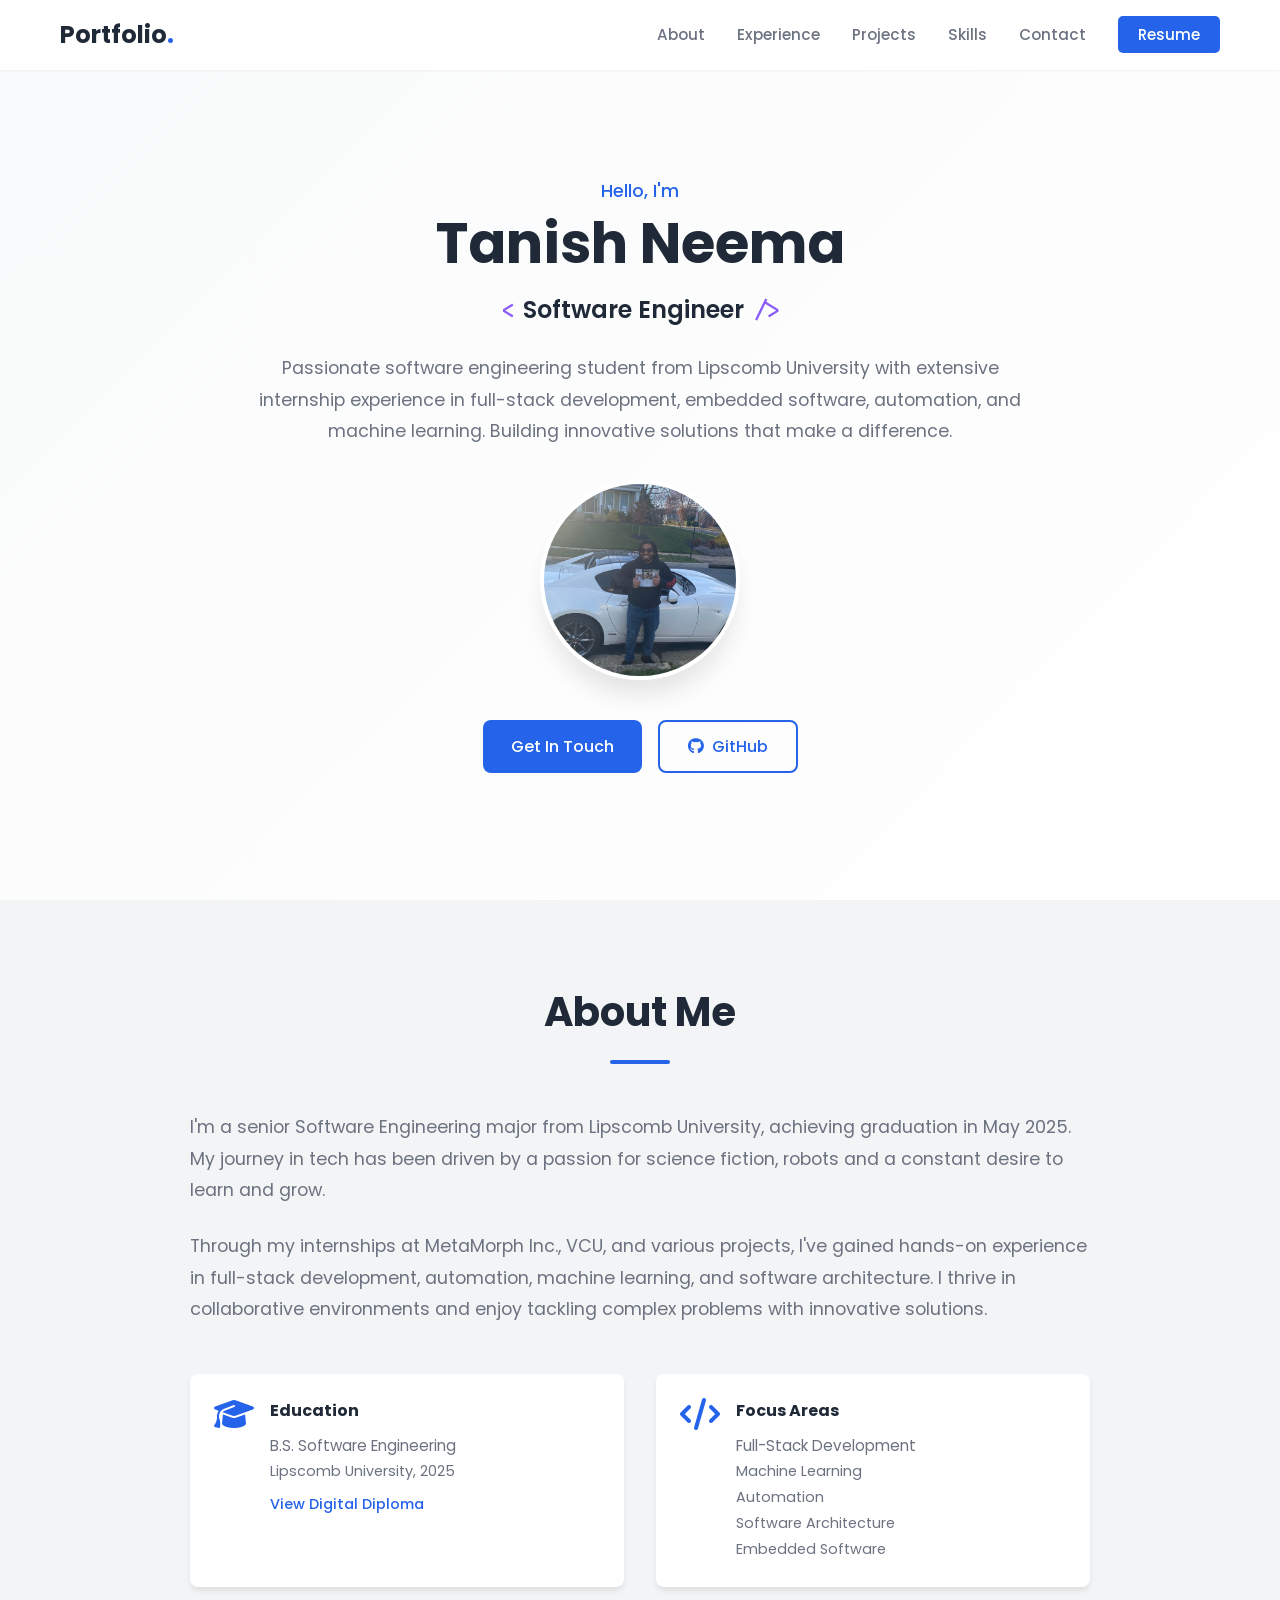
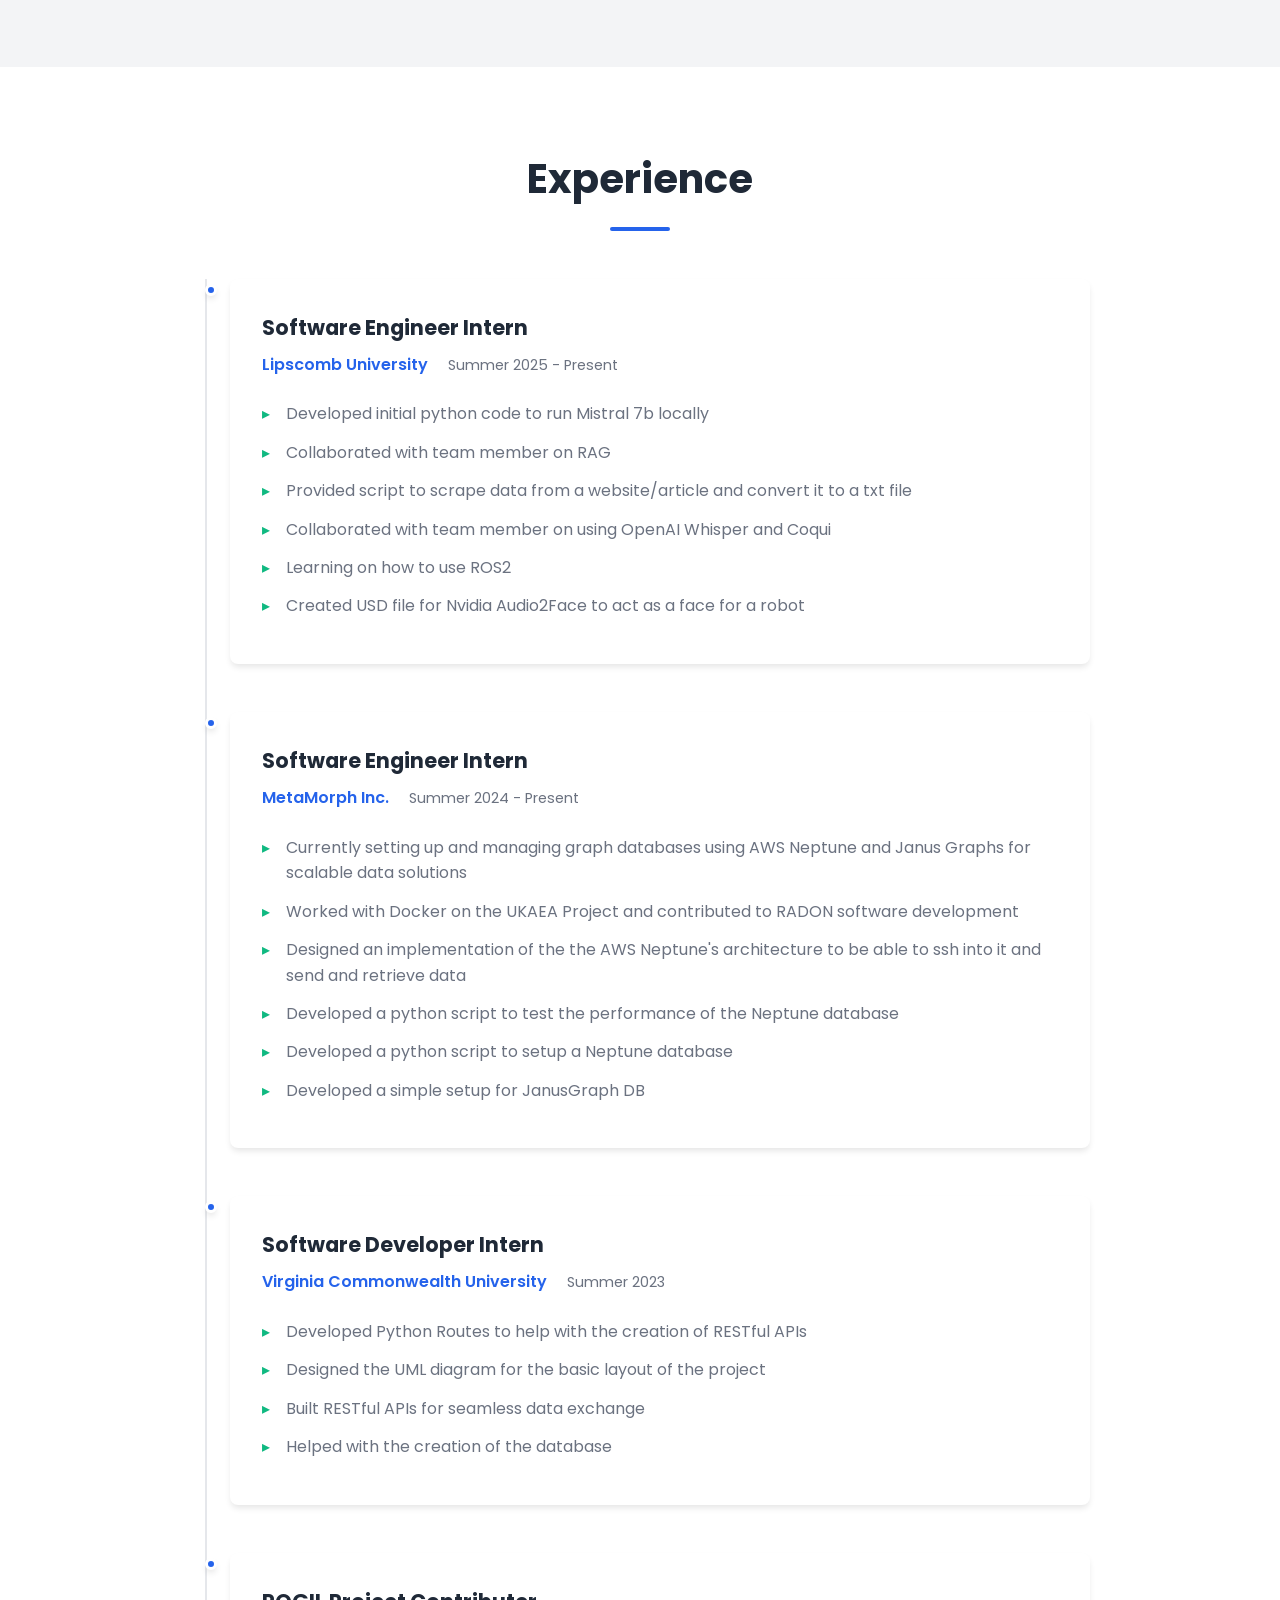
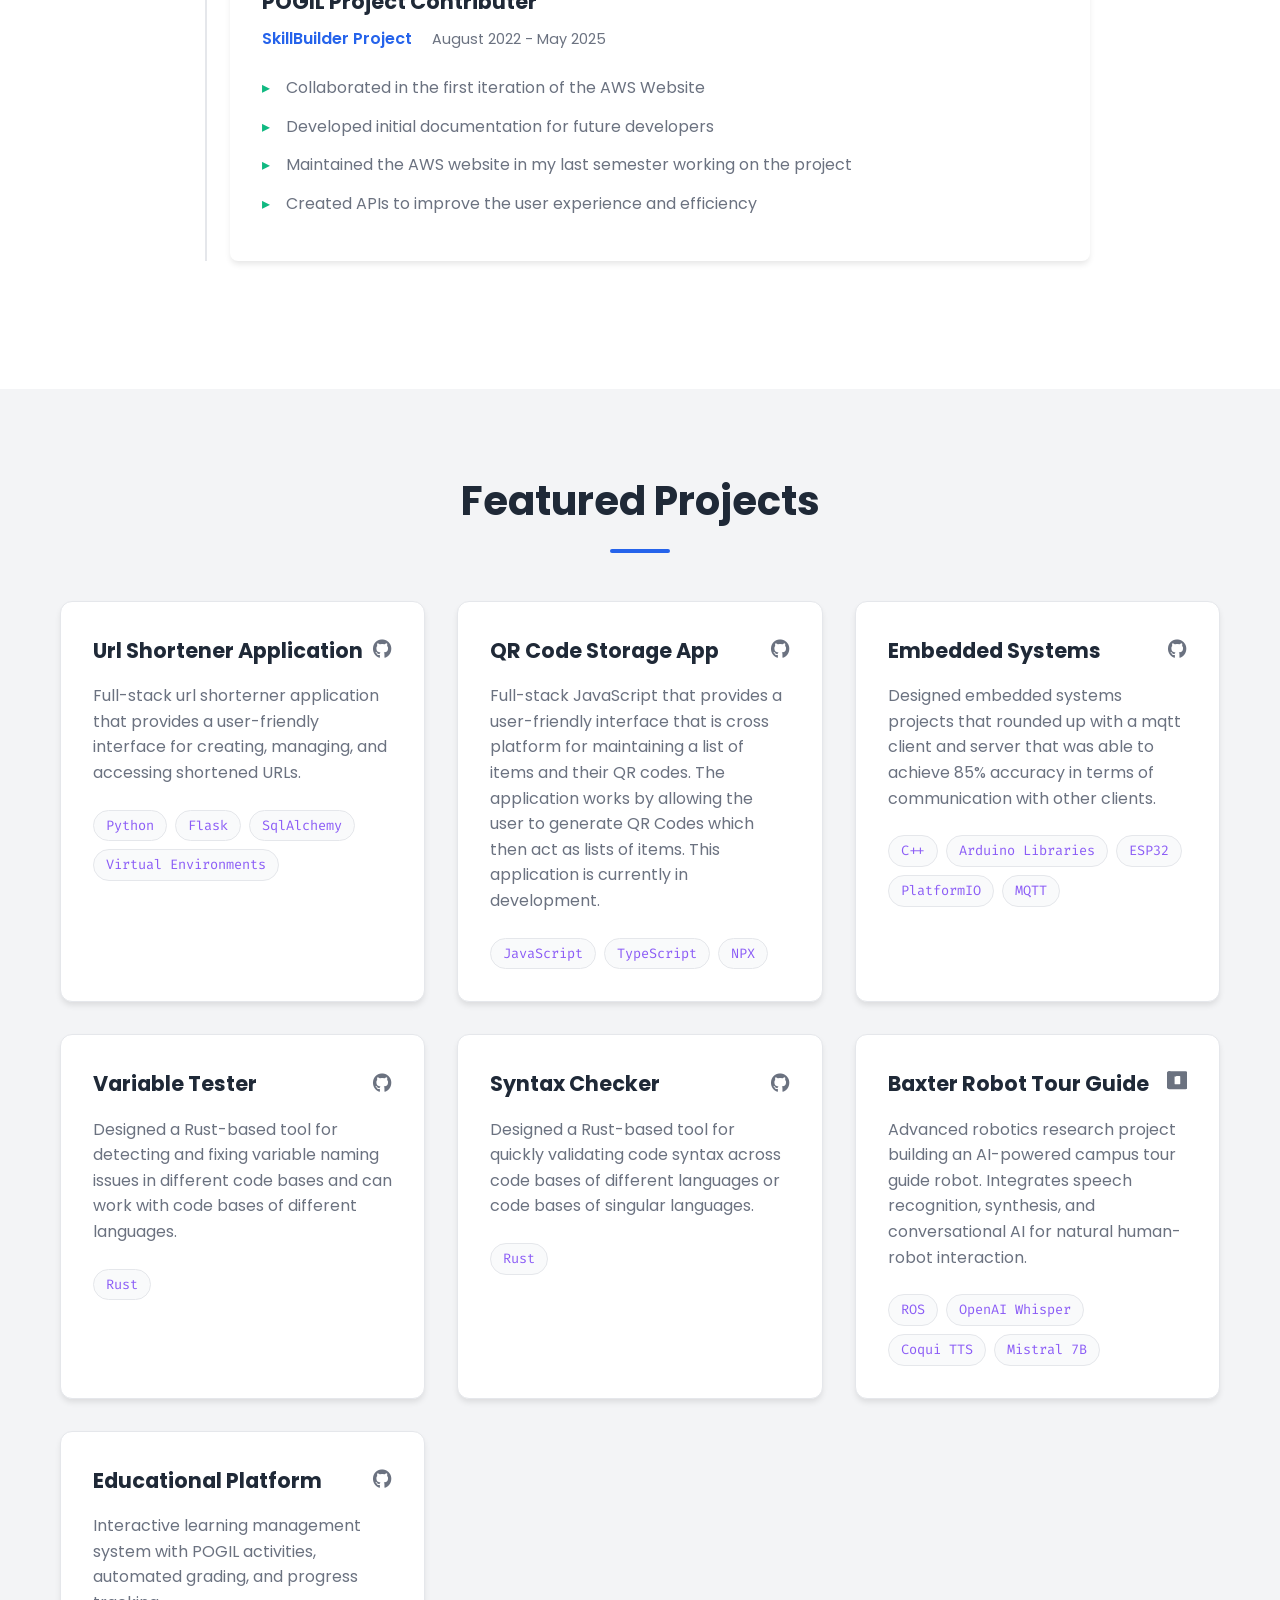
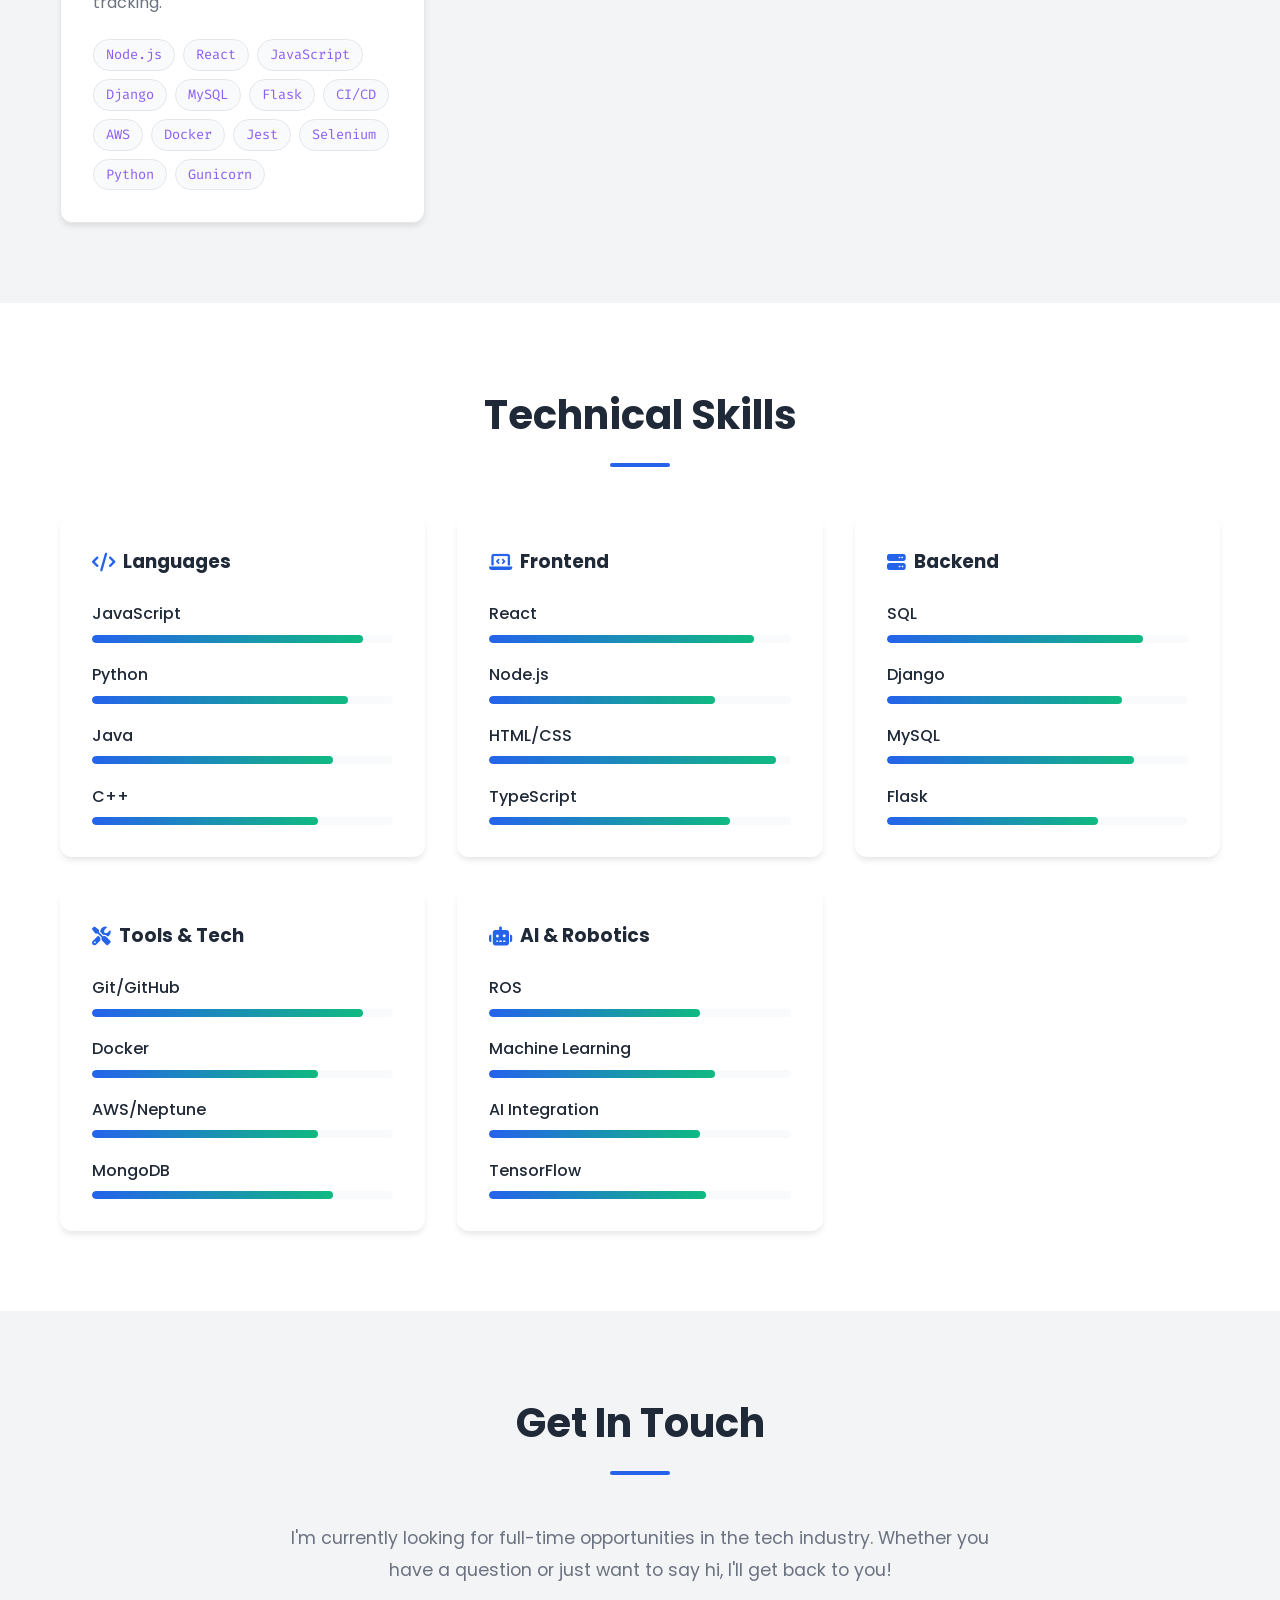
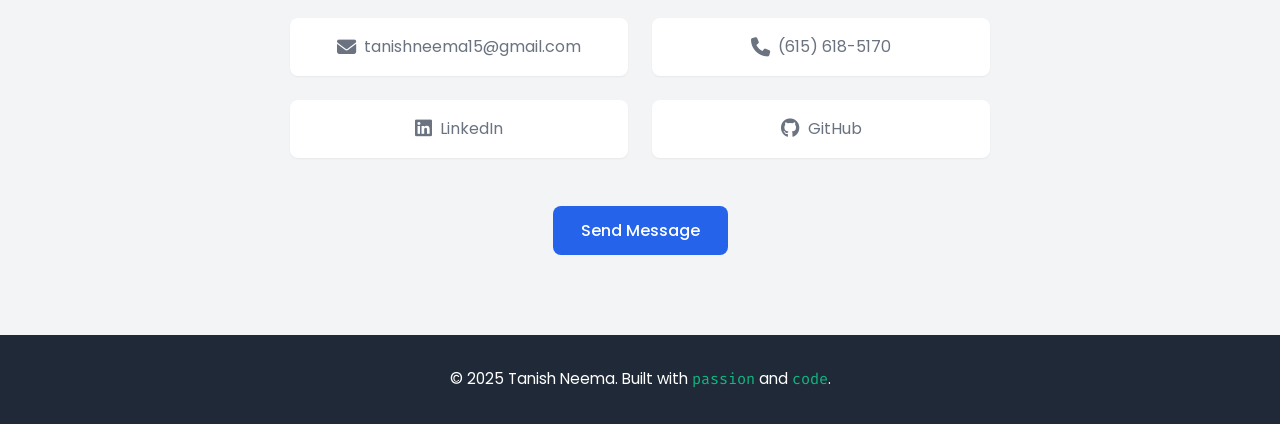
==== index.html @ 7e78f9e7 "update" ====
<!DOCTYPE html>
<html lang="en">
<head>
    <meta charset="UTF-8">
    <meta name="viewport" content="width=device-width, initial-scale=1.0">
    <title>Tanish's Portfolio</title>
    <link rel="icon" type="image/x-icon" href="favicon.ico">
    
    <!-- Google Fonts -->
    <link href="https://fonts.googleapis.com/css2?family=Poppins:wght@300;400;500;600;700&family=Fira+Code:wght@400;500&display=swap" rel="stylesheet">
    
    <!-- Font Awesome -->
    <link rel="stylesheet" href="https://cdnjs.cloudflare.com/ajax/libs/font-awesome/6.4.0/css/all.min.css">
    
    <!-- Custom CSS -->
    <link rel="stylesheet" href="styles.css">
</head>
<body>
    <!-- Navigation -->
    <nav>
        <div class="nav-container">
            <a href="#home" class="logo">Portfolio<span class="accent">.</span></a>
            <ul class="nav-links">
                <li><a href="#about">About</a></li>
                <li><a href="#experience">Experience</a></li>
                <li><a href="#projects">Projects</a></li>
                <li><a href="#skills">Skills</a></li>
                <li><a href="#contact">Contact</a></li>
                <li><a href="Tanish_Neema_Resume.pdf" download class="nav-resume">Resume</a></li>
            </ul>
            <button class="mobile-menu-toggle">
                <i class="fas fa-bars"></i>
            </button>
        </div>
    </nav>

    <!-- Hero Section -->
    <section id="home" class="hero">
        <div class="hero-container">
            <div class="hero-content">
                <p class="hero-greeting">Hello, I'm</p>
                <h1 class="hero-name">Tanish Neema</h1>
                <div class="hero-title">
                    <span class="code-bracket">&lt;</span>
                    <span class="typing-text">Software Engineer</span>
                    <span class="code-bracket">/&gt;</span>
                </div>
                <p class="hero-description">
                    Passionate software engineering student from Lipscomb University with extensive internship experience 
                    in full-stack development, embedded software, automation, and machine learning. Building innovative solutions that make a difference.
                </p>
                <div class="hero-image">
                    <img src="headshot.jpg" alt="Tanish Neema" class="profile-img">
                </div>
                <div class="hero-buttons">
                    <a href="#contact" class="btn btn-primary">Get In Touch</a>
                    <a href="https://github.com/Mr615-TN" target="_blank" class="btn btn-outline">
                        <i class="fab fa-github"></i> GitHub
                    </a>
                </div>
            </div>
        </div>
    </section>

    <!-- About Section -->
    <section id="about" class="about">
        <div class="container">
            <div class="section-header">
                <h2>About Me</h2>
                <div class="section-line"></div>
            </div>
            <div class="about-content">
                <div class="about-text">
                    <p>
                        I'm a senior Software Engineering major from Lipscomb University, achieving graduation in May 2025. 
                        My journey in tech has been driven by a passion for science fiction, robots 
                        and a constant desire to learn and grow.
                    </p>
                    <p>
                        Through my internships at MetaMorph Inc., VCU, and various projects, I've gained hands-on 
                        experience in full-stack development, automation, machine learning, and software architecture. 
                        I thrive in collaborative environments and enjoy tackling complex problems with innovative solutions.
                    </p>
                    <div class="about-highlights">
                        <div class="highlight-item">
                            <i class="fas fa-graduation-cap"></i>
                            <div>
                                <h4>Education</h4>
                                <p>B.S. Software Engineering</p>
                                <p class="highlight-detail">Lipscomb University, 2025</p>
                                <a href="https://www.parchment.com/u/award/9379701d170ff165ca51edf923ad3618" target="_blank" class="diploma-link">
                                    View Digital Diploma
                                </a>
                            </div>
                        </div>
                        <div class="highlight-item">
                            <i class="fas fa-code"></i>
                            <div>
                                <h4>Focus Areas</h4>
                                <p>Full-Stack Development</p>
                                <p class="highlight-detail">Machine Learning</p>
                                <p class="highlight-detail">Automation</p>
                                <p class="highlight-detail">Software Architecture</p>
                                <p class="highlight-detail">Embedded Software</p>
                            </div>
                        </div>
                    </div>
                </div>
            </div>
        </div>
    </section>

    <!-- Experience Section -->
    <section id="experience" class="experience">
        <div class="container">
            <div class="section-header">
                <h2>Experience</h2>
                <div class="section-line"></div>
            </div>
            <div class="timeline">
                <div class="timeline-item">
                    <div class="timeline-dot"></div>
                    <div class="timeline-content">
                        <div class="timeline-header">
                            <h3>Software Engineer Intern</h3>
                            <span class="company">Lipscomb University</span>
                            <span class="date">Summer 2025 - Present</span>
                        </div>
                        <ul>
                            <li>Developed initial python code to run Mistral 7b locally</li>
                            <li>Collaborated with team member on RAG</li>
                            <li>Provided script to scrape data from a website/article and convert it to a txt file</li>
                            <li>Collaborated with team member on using OpenAI Whisper and Coqui</li>
                            <li>Learning on how to use ROS2</li>
                            <li>Created USD file for Nvidia Audio2Face to act as a face for a robot</li>
                        </ul>
                    </div>
                </div>            

                <div class="timeline-item">
                    <div class="timeline-dot"></div>
                    <div class="timeline-content">
                        <div class="timeline-header">
                            <h3>Software Engineer Intern</h3>
                            <span class="company">MetaMorph Inc.</span>
                            <span class="date">Summer 2024 - Present</span>
                        </div>
                        <ul>
                            <li>Currently setting up and managing graph databases using AWS Neptune and Janus Graphs for scalable data solutions</li>
                            <li>Worked with Docker on the UKAEA Project and contributed to RADON software development</li>
                            <li>Designed an implementation of the the AWS Neptune's architecture to be able to ssh into it and send and retrieve data</li>
                            <li>Developed a python script to test the performance of the Neptune database</li>
                            <li>Developed a python script to setup a Neptune database</li>
                            <li>Developed a simple setup for JanusGraph DB</li>
                        </ul>
                    </div>
                </div>

                <div class="timeline-item">
                    <div class="timeline-dot"></div>
                    <div class="timeline-content">
                        <div class="timeline-header">
                            <h3>Software Developer Intern</h3>
                            <span class="company">Virginia Commonwealth University</span>
                            <span class="date">Summer 2023</span>
                        </div>
                        <ul>
                            <li>Developed Python Routes to help with the creation of RESTful APIs</li>
                            <li>Designed the UML diagram for the basic layout of the project</li>
                            <li>Built RESTful APIs for seamless data exchange</li>
                            <li>Helped with the creation of the database</li>
                        </ul>
                    </div>
                </div>

                <div class="timeline-item">
                    <div class="timeline-dot"></div>
                    <div class="timeline-content">
                        <div class="timeline-header">
                            <h3>POGIL Project Contributer</h3>
                            <span class="company">SkillBuilder Project</span>
                            <span class="date">August 2022 - May 2025</span>
                        </div>
                        <ul>
                            <li>Collaborated in the first iteration of the AWS Website</li>
                            <li>Developed initial documentation for future developers</li>
                            <li>Maintained the AWS website in my last semester working on the project</li>
                            <li>Created APIs to improve the user experience and efficiency</li>
                        </ul>
                    </div>
                </div>
            </div>
        </div>
    </section>

    <!-- Projects Section -->
    <section id="projects" class="projects">
        <div class="container">
            <div class="section-header">
                <h2>Featured Projects</h2>
                <div class="section-line"></div>
            </div>
            <div class="projects-grid">
                <div class="project-card">
                    <div class="project-header">
                        <h3>Url Shortener Application</h3>
                        <div class="project-links">
                            <a href="https://github.com/Mr615-TN/URL_Shortener" target="_blank" title="GitHub">
                                <i class="fab fa-github"></i>
                            </a>
                        </div>
                    </div>
                    <p class="project-description">
                        Full-stack url shorterner application that provides a user-friendly interface for creating, managing, and accessing shortened URLs.
                    </p>
                    <div class="project-tech">
                        <span class="tech-tag">Python</span>
                        <span class="tech-tag">Flask</span>
                        <span class="tech-tag">SqlAlchemy</span>
                        <span class="tech-tag">Virtual Environments</span>
                    </div>
                </div>
                <div class="project-card">
                    <div class="project-header">
                        <h3>QR Code Storage App</h3>
                        <div class="project-links">
                            <a href="https://github.com/Mr615-TN/QR_CODE_APP" target="_blank" title="GitHub">
                                <i class="fab fa-github"></i>
                            </a>
                        </div>
                    </div>
                    <p class="project-description">
                        Full-stack JavaScript that provides a user-friendly interface that is cross platform for maintaining a list of items and their QR codes. The application works by allowing the user to generate QR Codes which then act as lists of items. This application is currently in development.
                    </p>
                    <div class="project-tech">
                        <span class="tech-tag">JavaScript</span>
                        <span class="tech-tag">TypeScript</span>
                        <span class="tech-tag">NPX</span>
                    </div>
                </div>


                <div class="project-card">
                    <div class="project-header">
                        <h3>Embedded Systems</h3>
                        <div class="project-links">
                            <a href="https://github.com/Mr615-TN/Embedded_Projects" target="_blank" title="GitHub">
                                <i class="fab fa-github"></i>
                            </a>
                        </div>
                    </div>
                    <p class="project-description">
                        Designed embedded systems projects that rounded up with a mqtt client and server that was able to achieve 85% accuracy in terms of communication with other clients. 
                    </p>
                    <div class="project-tech">
                        <span class="tech-tag">C++</span>
                        <span class="tech-tag">Arduino Libraries</span>
                        <span class="tech-tag">ESP32</span>
                        <span class="tech-tag">PlatformIO</span>
                        <span class="tech-tag">MQTT</span>
                    </div>
                </div>

                <div class="project-card">
                    <div class="project-header">
                        <h3>Variable Tester</h3>
                        <div class="project-links">
                            <a href="https://github.com/Mr615-TN/bad_variable_changer" target="_blank" title="GitHub">
                                <i class="fab fa-github"></i>
                            </a>
                        </div>
                    </div>
                    <p class="project-description">
                        Designed a Rust-based tool for detecting and fixing variable naming issues in different code bases and can work with code bases of different languages.
                    </p>
                    <div class="project-tech">
                        <span class="tech-tag">Rust</span>
                    </div>
                </div>


                <div class="project-card">
                    <div class="project-header">
                        <h3>Syntax Checker</h3>
                        <div class="project-links">
                            <a href="https://github.com/Mr615-TN/Syntax_Checker" target="_blank" title="GitHub">
                                <i class="fab fa-github"></i>
                            </a>
                        </div>
                    </div>
                    <p class="project-description">
                        Designed a Rust-based tool for quickly validating code syntax across code bases of different languages or code bases of singular languages.
                    </p>
                    <div class="project-tech">
                        <span class="tech-tag">Rust</span>
                    </div>
                </div>

                <div class="project-card">
                    <div class="project-header">
                        <h3>Baxter Robot Tour Guide</h3>
                        <div class="project-links">
                            <a href="https://lipscomb-robotics.notion.site/" target="_blank" title="GitHub">
                                <svg xmlns="http://www.w3.org/2000/svg" width="20" height="20" fill="currentColor"
                                    viewBox="0 0 50 50">
                                    <path d="M10.59 3.16c2.37-.18 4.8-.04 7.2-.1 3.8.1 7.62.08 11.43.06 3.1.03 6.2.02 9.3-.04 2.77.08 5.58-.11 8.32.16 1.64.22 3.24.86 4.35 2.12 1.21 1.34 1.59 3.15 1.59 4.9.03 7.43.04 14.86 0 22.28.02 2.52-.05 5.04-.05 7.55.02 1.9-.17 3.96-1.33 5.56-1.12 1.55-2.97 2.28-4.78 2.52-2.66.2-5.33.06-7.99.08-7.54-.05-15.08.06-22.61-.04-3.3-.02-6.61.08-9.91-.08-2.02-.08-4.14-.82-5.4-2.44-1.18-1.45-1.51-3.33-1.55-5.17-.02-7.38-.05-14.76.03-22.13-.02-2.53.04-5.05.02-7.58-.01-1.91.18-3.95 1.32-5.55 1.14-1.62 3.08-2.33 4.88-2.5zM19 16.5c0 5.98-.02 11.96.01 17.94-.05.84.68 1.5 1.47 1.41 1.28-.02 2.55.04 3.83-.02 1.34-.02 2.68-.02 4.02 0 1.16.02 2.32.02 3.47 0 .76-.07 1.38-.74 1.31-1.49-.03-5.95 0-11.9-.02-17.85.03-.86-.68-1.57-1.52-1.48-1.28.03-2.56-.02-3.84.02-1.34.01-2.69.01-4.03 0-.76.06-1.34.74-1.3 1.47z" />
                                </svg>
                            </a>
                        </div>
                    </div>
                    <p class="project-description">
                        Advanced robotics research project building an AI-powered campus tour guide robot. 
                        Integrates speech recognition, synthesis, and conversational AI for natural human-robot interaction.
                    </p>
                    <div class="project-tech">
                        <span class="tech-tag">ROS</span>
                        <span class="tech-tag">OpenAI Whisper</span>
                        <span class="tech-tag">Coqui TTS</span>
                        <span class="tech-tag">Mistral 7B</span>
                    </div>
                </div>

                <div class="project-card">
                    <div class="project-header">
                        <h3>Educational Platform</h3>
                        <div class="project-links">
                            <a href="https://github.com/Lunatic-Labs/rubricapp" target="_blank" title="GitHub">
                                <i class="fab fa-github"></i>
                            </a>
                        </div>
                    </div>
                    <p class="project-description">
                        Interactive learning management system with POGIL activities, automated grading, 
                        and progress tracking.
                    </p>
                    <div class="project-tech">
                        <span class="tech-tag">Node.js</span>
                        <span class="tech-tag">React</span>
                        <span class="tech-tag">JavaScript</span>
                        <span class="tech-tag">Django</span>
                        <span class="tech-tag">MySQL</span>
                        <span class="tech-tag">Flask</span>
                        <span class="tech-tag">CI/CD</span>
                        <span class="tech-tag">AWS</span>
                        <span class="tech-tag">Docker</span>
                        <span class="tech-tag">Jest</span>
                        <span class="tech-tag">Selenium</span>
                        <span class="tech-tag">Python</span>
                        <span class="tech-tag">Gunicorn</span>
                    </div>
                </div>
            </div>
        </div>
    </section>

    <!-- Skills Section -->
    <section id="skills" class="skills">
        <div class="container">
            <div class="section-header">
                <h2>Technical Skills</h2>
                <div class="section-line"></div>
            </div>
            <div class="skills-grid">
                <div class="skill-category">
                    <h3><i class="fas fa-code"></i> Languages</h3>
                    <div class="skill-list">
                        <div class="skill-item">
                            <span>JavaScript</span>
                            <div class="skill-bar">
                                <div class="skill-progress" style="width: 90%;"></div>
                            </div>
                        </div>
                        <div class="skill-item">
                            <span>Python</span>
                            <div class="skill-bar">
                                <div class="skill-progress" style="width: 85%;"></div>
                            </div>
                        </div>
                        <div class="skill-item">
                            <span>Java</span>
                            <div class="skill-bar">
                                <div class="skill-progress" style="width: 80%;"></div>
                            </div>
                        </div>
                        <div class="skill-item">
                            <span>C++</span>
                            <div class="skill-bar">
                                <div class="skill-progress" style="width: 75%;"></div>
                            </div>
                        </div>
                    </div>
                </div>

                <div class="skill-category">
                    <h3><i class="fas fa-laptop-code"></i> Frontend</h3>
                    <div class="skill-list">
                        <div class="skill-item">
                            <span>React</span>
                            <div class="skill-bar">
                                <div class="skill-progress" style="width: 88%;"></div>
                            </div>
                        </div>
                        <div class="skill-item">
                            <span>Node.js</span>
                            <div class="skill-bar">
                                <div class="skill-progress" style="width: 75%;"></div>
                            </div>
                        </div>
                        <div class="skill-item">
                            <span>HTML/CSS</span>
                            <div class="skill-bar">
                                <div class="skill-progress" style="width: 95%;"></div>
                            </div>
                        </div>
                        <div class="skill-item">
                            <span>TypeScript</span>
                            <div class="skill-bar">
                                <div class="skill-progress" style="width: 80%;"></div>
                            </div>
                        </div>
                    </div>
                </div>

                <div class="skill-category">
                    <h3><i class="fas fa-server"></i> Backend</h3>
                    <div class="skill-list">
                        <div class="skill-item">
                            <span>SQL</span>
                            <div class="skill-bar">
                                <div class="skill-progress" style="width: 85%;"></div>
                            </div>
                        </div>
                        <div class="skill-item">
                            <span>Django</span>
                            <div class="skill-bar">
                                <div class="skill-progress" style="width: 78%;"></div>
                            </div>
                        </div>
                        <div class="skill-item">
                            <span>MySQL</span>
                            <div class="skill-bar">
                                <div class="skill-progress" style="width: 82%;"></div>
                            </div>
                        </div>
                        <div class="skill-item">
                            <span>Flask</span>
                            <div class="skill-bar">
                                <div class="skill-progress" style="width: 70%;"></div>
                            </div>
                        </div>
                    </div>
                </div>

                <div class="skill-category">
                    <h3><i class="fas fa-tools"></i> Tools & Tech</h3>
                    <div class="skill-list">
                        <div class="skill-item">
                            <span>Git/GitHub</span>
                            <div class="skill-bar">
                                <div class="skill-progress" style="width: 90%;"></div>
                            </div>
                        </div>
                        <div class="skill-item">
                            <span>Docker</span>
                            <div class="skill-bar">
                                <div class="skill-progress" style="width: 75%;"></div>
                            </div>
                        </div>
                        <div class="skill-item">
                            <span>AWS/Neptune</span>
                            <div class="skill-bar">
                                <div class="skill-progress" style="width: 75%;"></div>
                            </div>
                        </div>
                        <div class="skill-item">
                            <span>MongoDB</span>
                            <div class="skill-bar">
                                <div class="skill-progress" style="width: 80%;"></div>
                            </div>
                        </div>
                    </div>
                </div>

                <div class="skill-category">
                    <h3><i class="fas fa-robot"></i> AI & Robotics</h3>
                    <div class="skill-list">
                        <div class="skill-item">
                            <span>ROS</span>
                            <div class="skill-bar">
                                <div class="skill-progress" style="width: 70%;"></div>
                            </div>
                        </div>
                        <div class="skill-item">
                            <span>Machine Learning</span>
                            <div class="skill-bar">
                                <div class="skill-progress" style="width: 75%;"></div>
                            </div>
                        </div>
                        <div class="skill-item">
                            <span>AI Integration</span>
                            <div class="skill-bar">
                                <div class="skill-progress" style="width: 70%;"></div>
                            </div>
                        </div>
                        <div class="skill-item">
                            <span>TensorFlow</span>
                            <div class="skill-bar">
                                <div class="skill-progress" style="width: 72%;"></div>
                            </div>
                        </div>
                    </div>
                </div>
            </div>
        </div>
    </section>

    <!-- Contact Section -->
    <section id="contact" class="contact">
        <div class="container">
            <div class="section-header">
                <h2>Get In Touch</h2>
                <div class="section-line"></div>
            </div>
            <div class="contact-content">
                <p class="contact-intro">
                    I'm currently looking for full-time opportunities in the tech industry. 
                    Whether you have a question or just want to say hi, I'll get back to you!
                </p>
                <div class="contact-info">
                    <a href="mailto:tanishneema15@gmail.com" class="contact-item">
                        <i class="fas fa-envelope"></i>
                        <span>tanishneema15@gmail.com</span>
                    </a>
                    <a href="tel:+16156185170" class="contact-item">
                        <i class="fas fa-phone"></i>
                        <span>(615) 618-5170</span>
                    </a>
                    <a href="https://www.linkedin.com/in/tanish-neema-446a771a1/" target="_blank" class="contact-item">
                        <i class="fab fa-linkedin"></i>
                        <span>LinkedIn</span>
                    </a>
                    <a href="https://github.com/Mr615-TN" target="_blank" class="contact-item">
                        <i class="fab fa-github"></i>
                        <span>GitHub</span>
                    </a>
                </div>
                <a href="mailto:tanishneema15@gmail.com" class="btn btn-primary btn-contact">Send Message</a>
            </div>
        </div>
    </section>

    <!-- Footer -->
    <footer>
        <div class="container">
            <p>&copy; 2025 Tanish Neema. Built with <span class="code-accent">passion</span> and <span class="code-accent">code</span>.</p>
        </div>
    </footer>

    <!-- JavaScript -->
    <script src="script.js"></script>
</body>
</html>
---- styles.css ----
/* Modern Professional Portfolio with Subtle Coding Accents */

:root {
    --primary-color: #2563eb;
    --primary-dark: #1e40af;
    --secondary-color: #10b981;
    --text-dark: #1f2937;
    --text-light: #6b7280;
    --bg-white: #ffffff;
    --bg-light: #f9fafb;
    --bg-section: #f3f4f6;
    --border-color: #e5e7eb;
    --code-accent: #8b5cf6;
    --shadow-sm: 0 1px 2px 0 rgba(0, 0, 0, 0.05);
    --shadow-md: 0 4px 6px -1px rgba(0, 0, 0, 0.1);
    --shadow-lg: 0 10px 15px -3px rgba(0, 0, 0, 0.1);
    --shadow-xl: 0 20px 25px -5px rgba(0, 0, 0, 0.1);
}

* {
    margin: 0;
    padding: 0;
    box-sizing: border-box;
}

html {
    scroll-behavior: smooth;
}

body {
    font-family: 'Poppins', -apple-system, BlinkMacSystemFont, 'Segoe UI', Roboto, sans-serif;
    color: var(--text-dark);
    background: var(--bg-white);
    line-height: 1.6;
}

.container {
    max-width: 1200px;
    margin: 0 auto;
    padding: 0 20px;
}

/* Navigation */
nav {
    position: fixed;
    top: 0;
    width: 100%;
    background: var(--bg-white);
    box-shadow: var(--shadow-sm);
    z-index: 1000;
    transition: all 0.3s ease;
}

.nav-container {
    max-width: 1200px;
    margin: 0 auto;
    padding: 0 20px;
    display: flex;
    justify-content: space-between;
    align-items: center;
    height: 70px;
}

.logo {
    font-size: 1.5rem;
    font-weight: 700;
    color: var(--text-dark);
    text-decoration: none;
    transition: color 0.3s ease;
}

.logo .accent {
    color: var(--primary-color);
}

.nav-links {
    display: flex;
    list-style: none;
    align-items: center;
    gap: 2rem;
}

.nav-links a {
    color: var(--text-light);
    text-decoration: none;
    font-weight: 500;
    font-size: 0.95rem;
    transition: color 0.3s ease;
    position: relative;
}

.nav-links a:hover {
    color: var(--primary-color);
}

.nav-links a::after {
    content: '';
    position: absolute;
    bottom: -5px;
    left: 0;
    width: 0;
    height: 2px;
    background: var(--primary-color);
    transition: width 0.3s ease;
}

.nav-links a:hover::after {
    width: 100%;
}

.nav-resume {
    background: var(--primary-color);
    color: white !important;
    padding: 8px 20px;
    border-radius: 5px;
    transition: all 0.3s ease;
}

.nav-resume:hover {
    background: var(--primary-dark);
    transform: translateY(-2px);
}

.nav-resume::after {
    display: none;
}

.mobile-menu-toggle {
    display: none;
    background: none;
    border: none;
    font-size: 1.5rem;
    color: var(--text-dark);
    cursor: pointer;
}

/* Hero Section */
.hero {
    min-height: 100vh;
    display: flex;
    align-items: center;
    padding: 100px 0 50px;
    background: linear-gradient(135deg, var(--bg-light) 0%, var(--bg-white) 100%);
}

.hero-container {
    max-width: 1200px;
    margin: 0 auto;
    padding: 0 20px;
}

.hero-content {
    max-width: 800px;
    margin: 0 auto;
    text-align: center;
}

.hero-greeting {
    color: var(--primary-color);
    font-size: 1.1rem;
    font-weight: 500;
    margin-bottom: 0.5rem;
}

.hero-name {
    font-size: 3.5rem;
    font-weight: 700;
    color: var(--text-dark);
    margin-bottom: 1rem;
    line-height: 1.1;
}

.hero-title {
    font-size: 1.5rem;
    color: var(--text-light);
    margin-bottom: 1.5rem;
    display: flex;
    align-items: center;
    justify-content: center;
    gap: 0.5rem;
}

.code-bracket {
    color: var(--code-accent);
    font-family: 'Fira Code', monospace;
    font-weight: 500;
}

.typing-text {
    color: var(--text-dark);
    font-weight: 600;
}

.hero-description {
    color: var(--text-light);
    font-size: 1.1rem;
    line-height: 1.8;
    margin-bottom: 2rem;
}

.hero-buttons {
    display: flex;
    gap: 1rem;
    flex-wrap: wrap;
    justify-content: center;
}

.btn {
    padding: 12px 28px;
    border-radius: 8px;
    font-weight: 500;
    text-decoration: none;
    display: inline-flex;
    align-items: center;
    gap: 8px;
    transition: all 0.3s ease;
    cursor: pointer;
    border: none;
    font-size: 1rem;
}

.btn-primary {
    background: var(--primary-color);
    color: white;
}

.btn-primary:hover {
    background: var(--primary-dark);
    transform: translateY(-2px);
    box-shadow: var(--shadow-lg);
}

.btn-outline {
    background: transparent;
    color: var(--primary-color);
    border: 2px solid var(--primary-color);
}

.btn-outline:hover {
    background: var(--primary-color);
    color: white;
}

.hero-image {
    margin: 2rem 0;
}

.profile-img {
    width: 200px;
    height: 200px;
    border-radius: 50%;
    object-fit: cover;
    box-shadow: var(--shadow-xl);
    border: 4px solid var(--bg-white);
}

/* Section Styles */
section {
    padding: 80px 0;
}

.section-header {
    text-align: center;
    margin-bottom: 3rem;
}

.section-header h2 {
    font-size: 2.5rem;
    font-weight: 700;
    color: var(--text-dark);
    margin-bottom: 1rem;
}

.section-line {
    width: 60px;
    height: 4px;
    background: var(--primary-color);
    margin: 0 auto;
    border-radius: 2px;
}

/* About Section */
.about {
    background: var(--bg-section);
}

.about-content {
    max-width: 900px;
    margin: 0 auto;
}

.about-text p {
    color: var(--text-light);
    font-size: 1.1rem;
    line-height: 1.8;
    margin-bottom: 1.5rem;
}

.about-highlights {
    display: grid;
    grid-template-columns: repeat(2, 1fr);
    gap: 2rem;
    margin-top: 3rem;
}

.highlight-item {
    display: flex;
    gap: 1rem;
    padding: 1.5rem;
    background: var(--bg-white);
    border-radius: 8px;
    box-shadow: var(--shadow-md);
    transition: transform 0.3s ease;
}

.highlight-item:hover {
    transform: translateY(-5px);
}

.highlight-item i {
    font-size: 2rem;
    color: var(--primary-color);
}

.highlight-item h4 {
    color: var(--text-dark);
    margin-bottom: 0.5rem;
}

.highlight-item p {
    color: var(--text-light);
    font-size: 0.95rem;
    margin: 0;
}

.highlight-detail {
    color: var(--text-light);
    font-size: 0.9rem !important;
}

.diploma-link {
    color: var(--primary-color);
    text-decoration: none;
    font-size: 0.9rem;
    font-weight: 500;
    margin-top: 0.5rem;
    display: inline-block;
    transition: all 0.3s ease;
}

.diploma-link:hover {
    color: var(--primary-dark);
    text-decoration: underline;
}

/* Experience Section */
.timeline {
    position: relative;
    padding-left: 40px;
    max-width: 900px;
    margin: 0 auto;
}

.timeline::before {
    content: '';
    position: absolute;
    left: 15px;
    top: 0;
    bottom: 0;
    width: 2px;
    background: var(--border-color);
}

.timeline-item {
    position: relative;
    margin-bottom: 3rem;
}

.timeline-dot {
    position: absolute;
    left: -25px;
    top: 5px;
    width: 12px;
    height: 12px;
    border-radius: 50%;
    background: var(--primary-color);
    border: 3px solid var(--bg-white);
    box-shadow: var(--shadow-md);
}

.timeline-content {
    background: var(--bg-white);
    padding: 2rem;
    border-radius: 8px;
    box-shadow: var(--shadow-md);
    transition: transform 0.3s ease;
}

.timeline-content:hover {
    transform: translateX(5px);
}

.timeline-header {
    margin-bottom: 1.5rem;
}

.timeline-header h3 {
    color: var(--text-dark);
    font-size: 1.3rem;
    margin-bottom: 0.5rem;
}

.company {
    color: var(--primary-color);
    font-weight: 600;
    margin-right: 1rem;
}

.date {
    color: var(--text-light);
    font-size: 0.9rem;
}

.timeline-content ul {
    list-style: none;
}

.timeline-content li {
    color: var(--text-light);
    margin-bottom: 0.8rem;
    padding-left: 1.5rem;
    position: relative;
}

.timeline-content li::before {
    content: '▸';
    position: absolute;
    left: 0;
    color: var(--secondary-color);
}

/* Projects Section */
.projects {
    background: var(--bg-section);
}

.projects-grid {
    display: grid;
    grid-template-columns: repeat(auto-fit, minmax(300px, 1fr));
    gap: 2rem;
}

.project-card {
    background: var(--bg-white);
    border-radius: 12px;
    padding: 2rem;
    box-shadow: var(--shadow-md);
    transition: all 0.3s ease;
    border: 1px solid var(--border-color);
}

.project-card:hover {
    transform: translateY(-5px);
    box-shadow: var(--shadow-xl);
    border-color: var(--primary-color);
}

.project-header {
    display: flex;
    justify-content: space-between;
    align-items: center;
    margin-bottom: 1rem;
}

.project-header h3 {
    color: var(--text-dark);
    font-size: 1.3rem;
}

.project-links {
    display: flex;
    gap: 1rem;
}

.project-links a {
    color: var(--text-light);
    font-size: 1.2rem;
    transition: color 0.3s ease;
}

.project-links a:hover {
    color: var(--primary-color);
}

.project-description {
    color: var(--text-light);
    line-height: 1.6;
    margin-bottom: 1.5rem;
}

.project-tech {
    display: flex;
    flex-wrap: wrap;
    gap: 0.5rem;
}

.tech-tag {
    background: var(--bg-light);
    color: var(--code-accent);
    padding: 0.25rem 0.75rem;
    border-radius: 20px;
    font-size: 0.85rem;
    font-family: 'Fira Code', monospace;
    border: 1px solid var(--border-color);
}

/* Skills Section */
.skills-grid {
    display: grid;
    grid-template-columns: repeat(auto-fit, minmax(280px, 1fr));
    gap: 2rem;
}

.skill-category {
    background: var(--bg-white);
    border-radius: 12px;
    padding: 2rem;
    box-shadow: var(--shadow-md);
}

.skill-category h3 {
    color: var(--text-dark);
    margin-bottom: 1.5rem;
    display: flex;
    align-items: center;
    gap: 0.5rem;
}

.skill-category i {
    color: var(--primary-color);
}

.skill-list {
    display: flex;
    flex-direction: column;
    gap: 1.2rem;
}

.skill-item span {
    display: block;
    color: var(--text-dark);
    font-weight: 500;
    margin-bottom: 0.5rem;
}

.skill-bar {
    height: 8px;
    background: var(--bg-light);
    border-radius: 10px;
    overflow: hidden;
}

.skill-progress {
    height: 100%;
    background: linear-gradient(90deg, var(--primary-color), var(--secondary-color));
    border-radius: 10px;
    transition: width 1.5s ease;
    animation: fillSkill 1.5s ease-out;
}

@keyframes fillSkill {
    from { width: 0; }
}

/* Contact Section */
.contact {
    background: var(--bg-section);
}

.contact-content {
    max-width: 700px;
    margin: 0 auto;
    text-align: center;
}

.contact-intro {
    color: var(--text-light);
    font-size: 1.1rem;
    line-height: 1.8;
    margin-bottom: 2rem;
}

.contact-info {
    display: grid;
    grid-template-columns: repeat(2, 1fr);
    gap: 1.5rem;
    margin-bottom: 2rem;
}

.contact-item {
    display: flex;
    align-items: center;
    justify-content: center;
    gap: 0.5rem;
    padding: 1rem;
    background: var(--bg-white);
    border-radius: 8px;
    text-decoration: none;
    color: var(--text-light);
    transition: all 0.3s ease;
    box-shadow: var(--shadow-sm);
}

.contact-item:hover {
    transform: translateY(-3px);
    box-shadow: var(--shadow-md);
    color: var(--primary-color);
}

.contact-item i {
    font-size: 1.2rem;
}

.btn-contact {
    margin-top: 1rem;
}

/* Footer */
footer {
    background: var(--text-dark);
    color: var(--bg-white);
    text-align: center;
    padding: 2rem 0;
}

footer p {
    font-size: 0.95rem;
}

.code-accent {
    color: var(--secondary-color);
    font-family: 'Fira Code', monospace;
}

/* Responsive Design */
@media (max-width: 768px) {
    .mobile-menu-toggle {
        display: block;
    }
    
    .nav-links {
        display: none;
        position: absolute;
        top: 70px;
        left: 0;
        width: 100%;
        background: var(--bg-white);
        flex-direction: column;
        padding: 1rem;
        box-shadow: var(--shadow-md);
    }
    
    .nav-links.active {
        display: flex;
    }
    
    .hero-name {
        font-size: 2.5rem;
    }
    
    .about-highlights {
        grid-template-columns: 1fr;
    }
    
    .contact-info {
        grid-template-columns: 1fr;
    }
    
    .projects-grid {
        grid-template-columns: 1fr;
    }
    
    .skills-grid {
        grid-template-columns: 1fr;
    }
}

/* Animations */
@keyframes fadeInUp {
    from {
        opacity: 0;
        transform: translateY(30px);
    }
    to {
        opacity: 1;
        transform: translateY(0);
    }
}

.fade-in {
    animation: fadeInUp 0.8s ease-out;
}

/* Custom Scrollbar */
::-webkit-scrollbar {
    width: 10px;
}

::-webkit-scrollbar-track {
    background: var(--bg-light);
}

::-webkit-scrollbar-thumb {
    background: var(--primary-color);
    border-radius: 5px;
}

::-webkit-scrollbar-thumb:hover {
    background: var(--primary-dark);
}
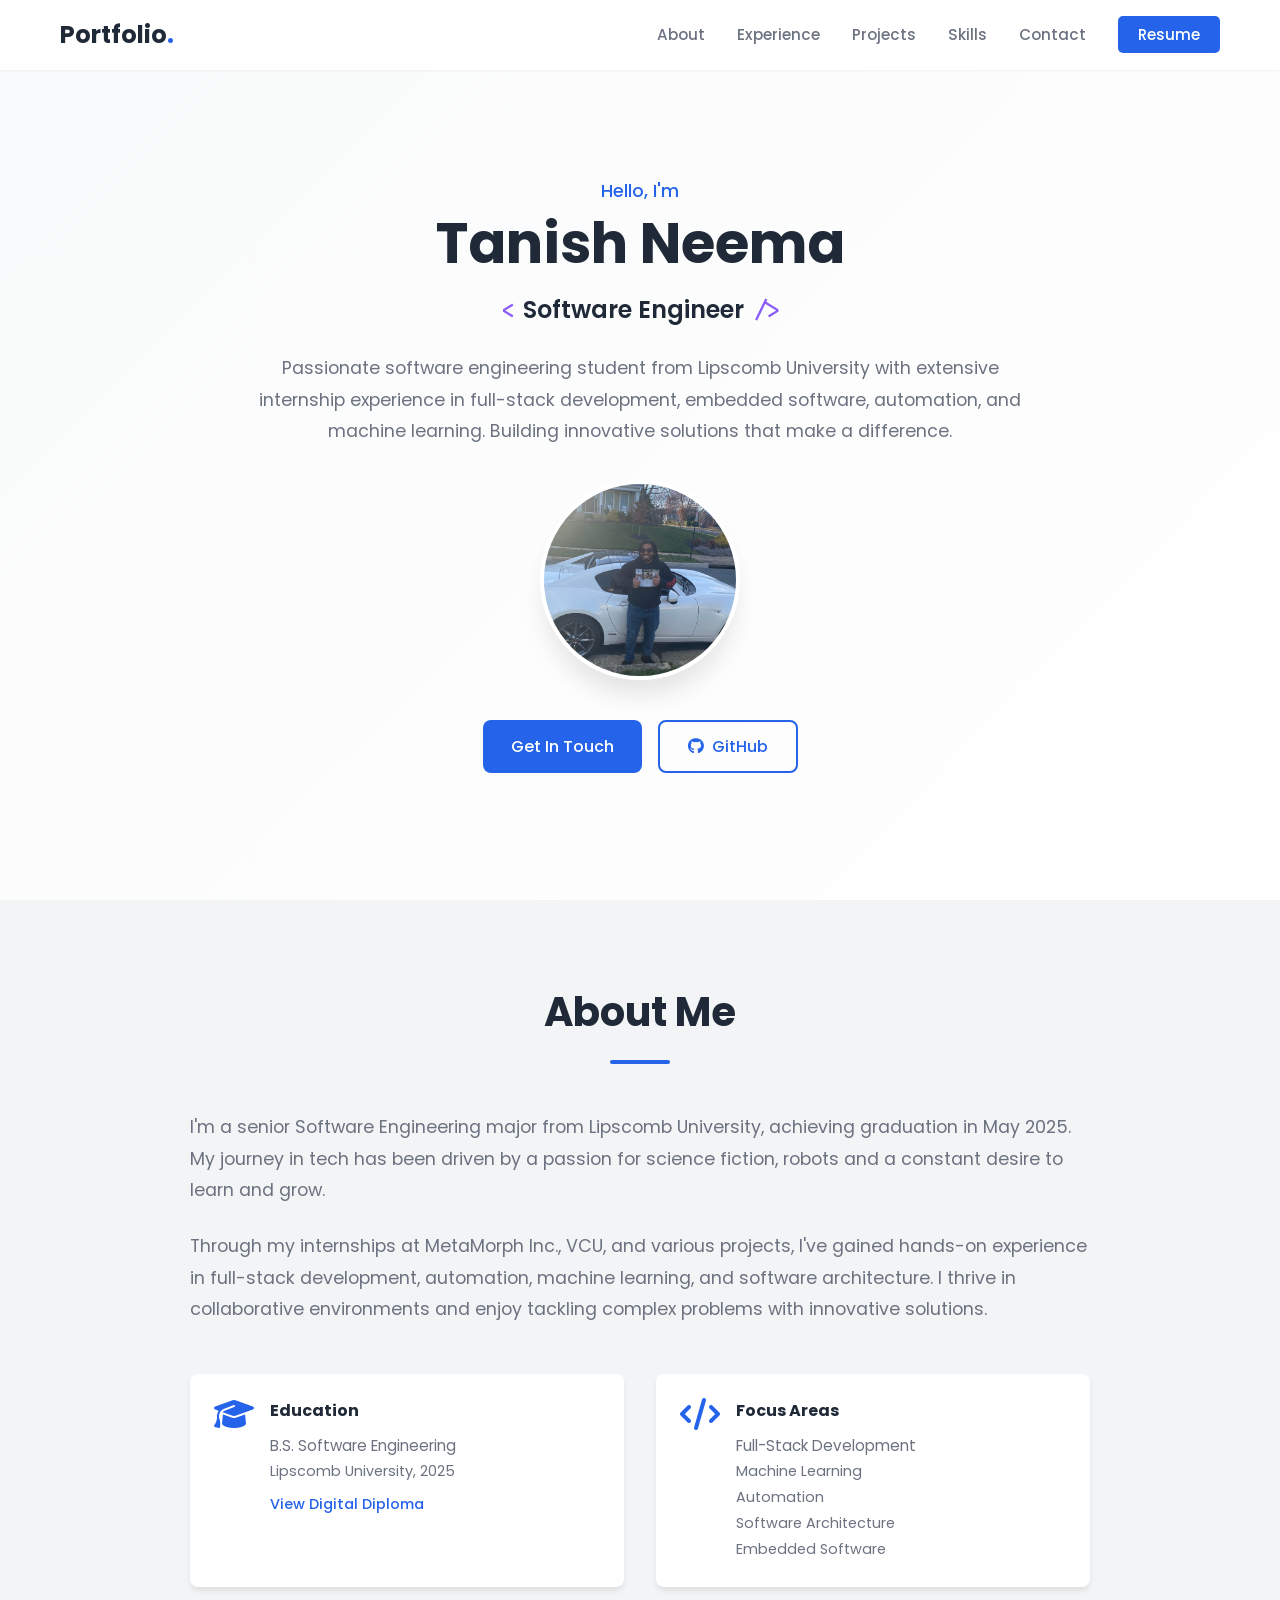
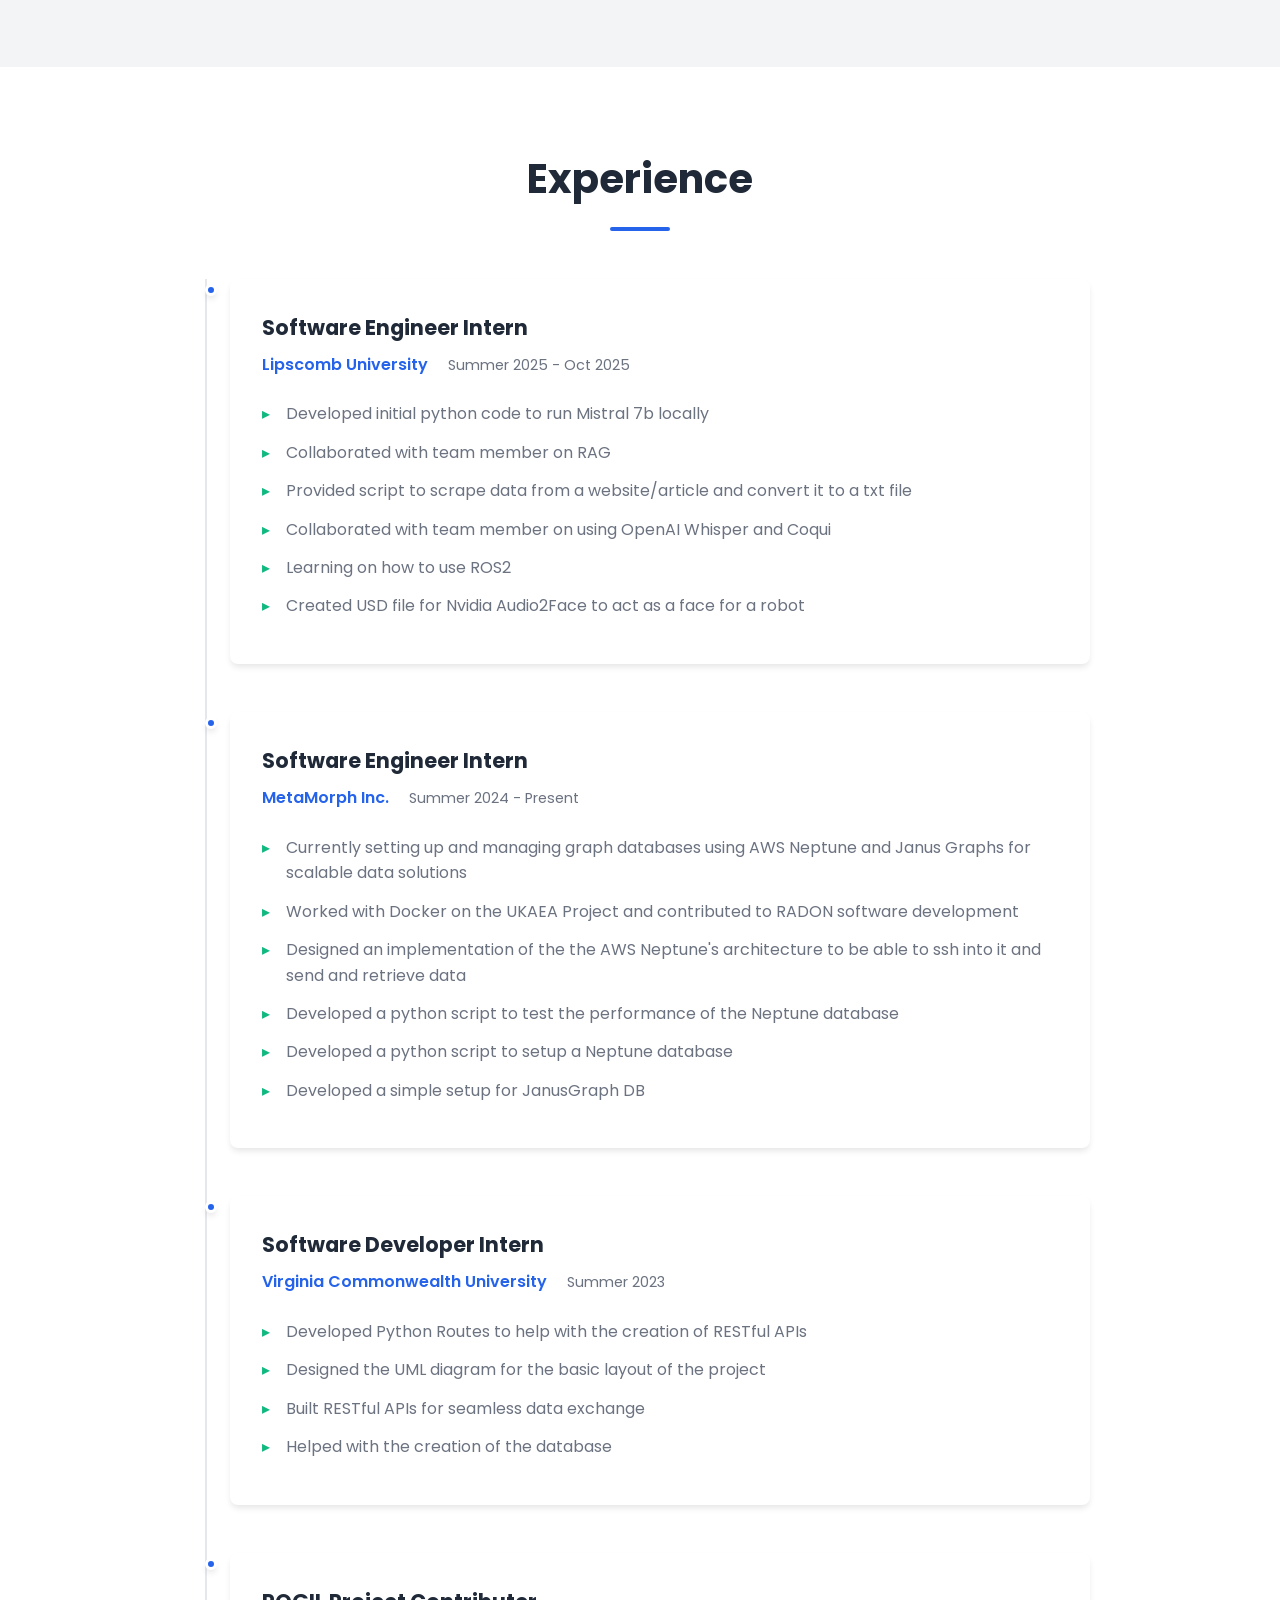
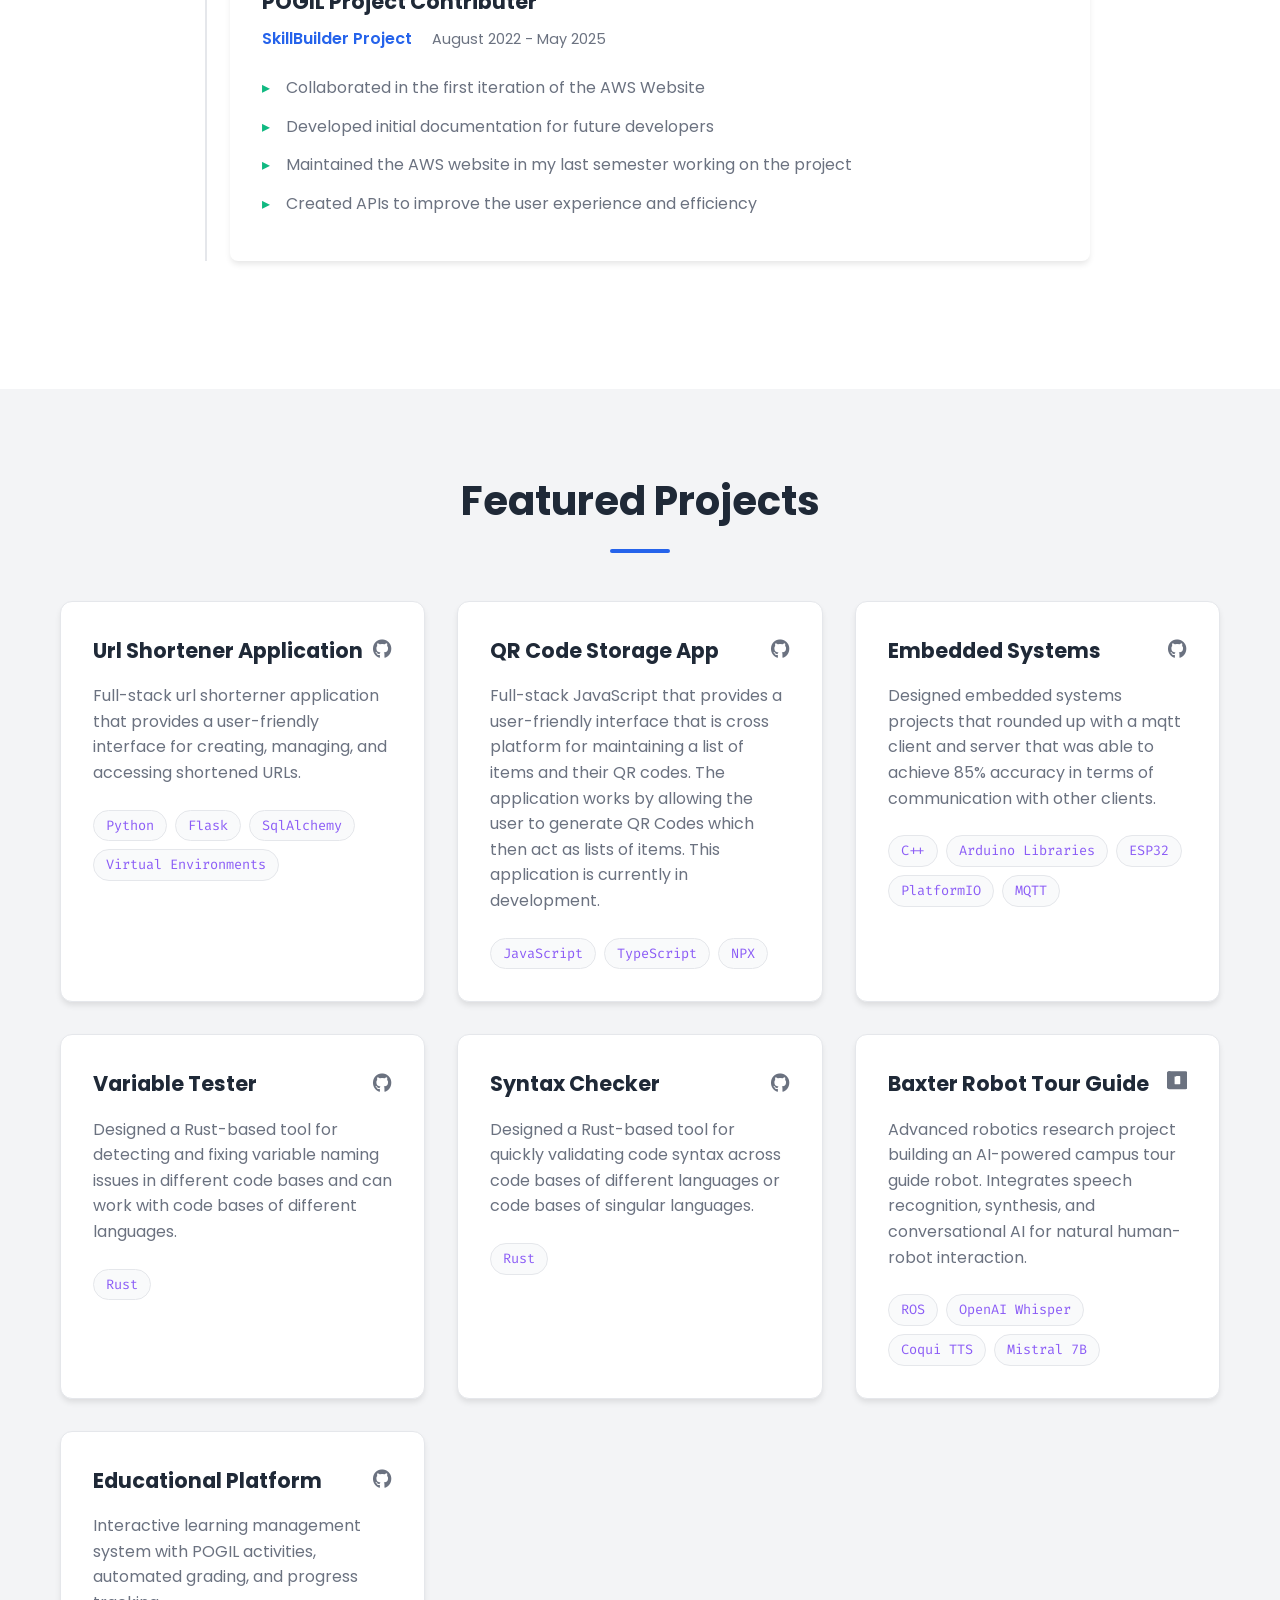
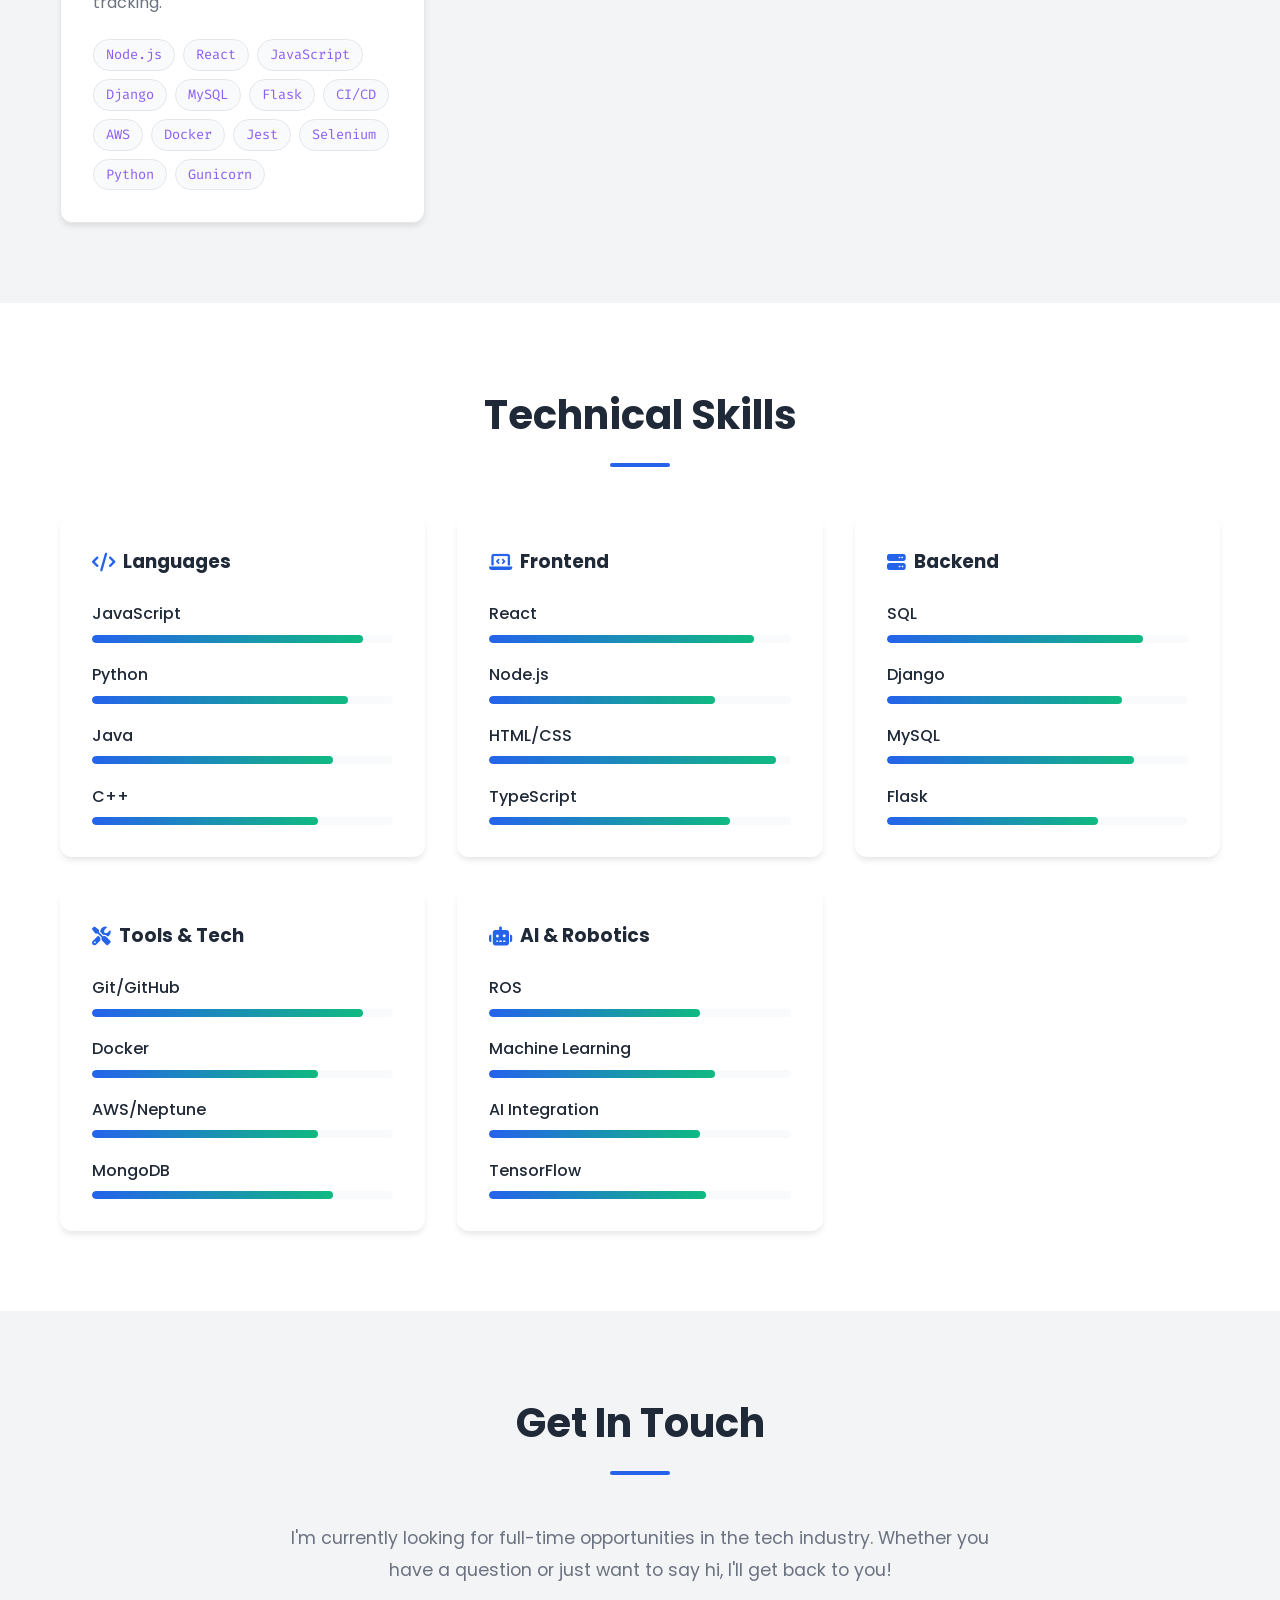
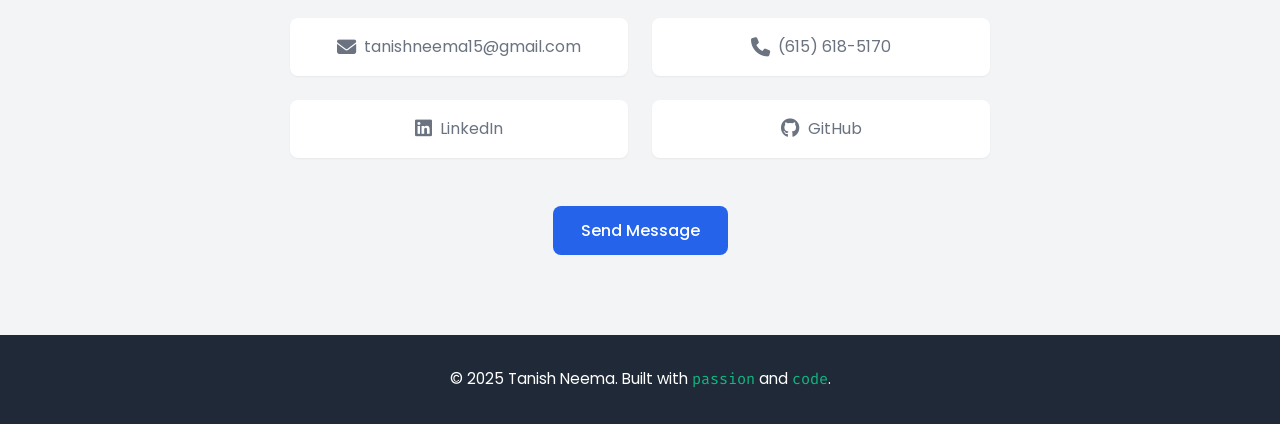
==== commit 03ad7b45: "Update" ====
--- a/index.html
+++ b/index.html
@@ -26,7 +26,7 @@
                 <li><a href="#projects">Projects</a></li>
                 <li><a href="#skills">Skills</a></li>
                 <li><a href="#contact">Contact</a></li>
-                <li><a href="Tanish_Neema_Resume.pdf" download class="nav-resume">Resume</a></li>
+                <li><a href="resume.pdf" download class="nav-resume">Resume</a></li>
             </ul>
             <button class="mobile-menu-toggle">
                 <i class="fas fa-bars"></i>
@@ -124,7 +124,7 @@
                         <div class="timeline-header">
                             <h3>Software Engineer Intern</h3>
                             <span class="company">Lipscomb University</span>
-                            <span class="date">Summer 2025 - Present</span>
+                            <span class="date">Summer 2025 - Oct 2025</span>
                         </div>
                         <ul>
                             <li>Developed initial python code to run Mistral 7b locally</li>
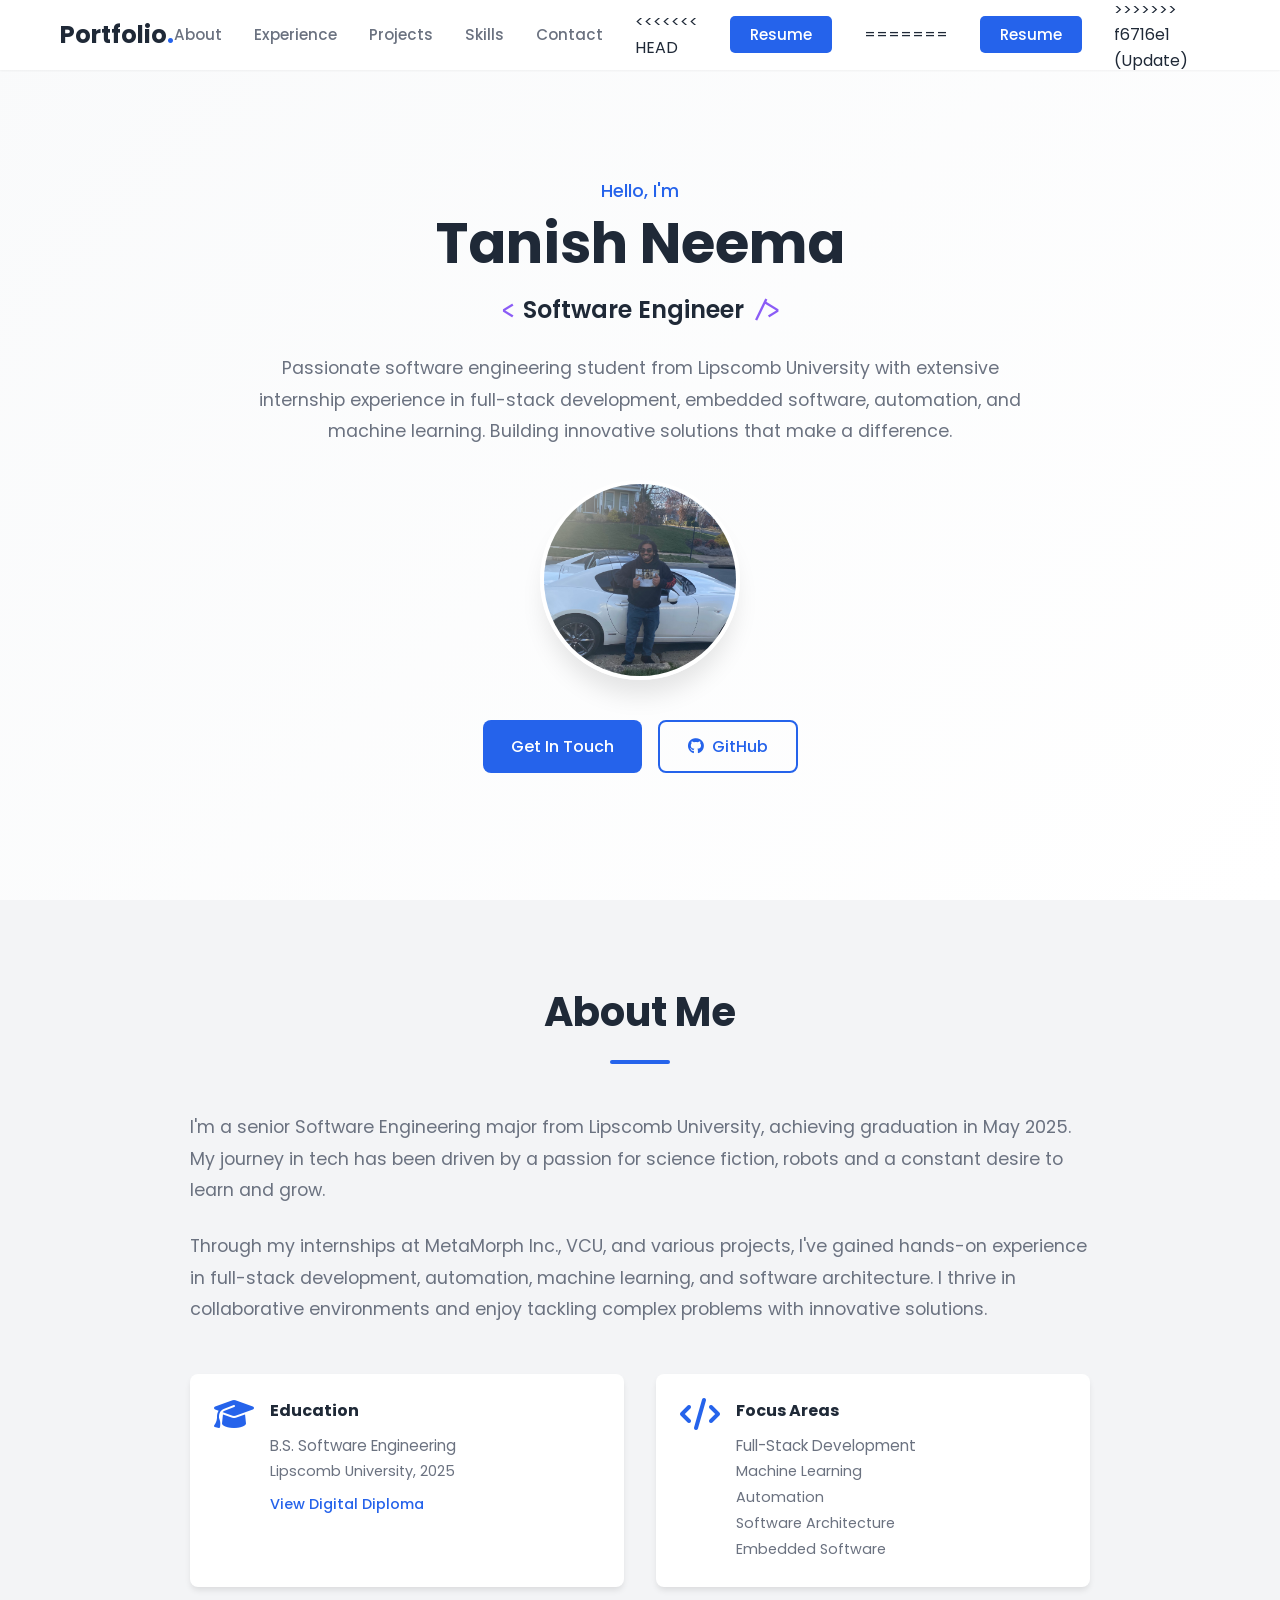
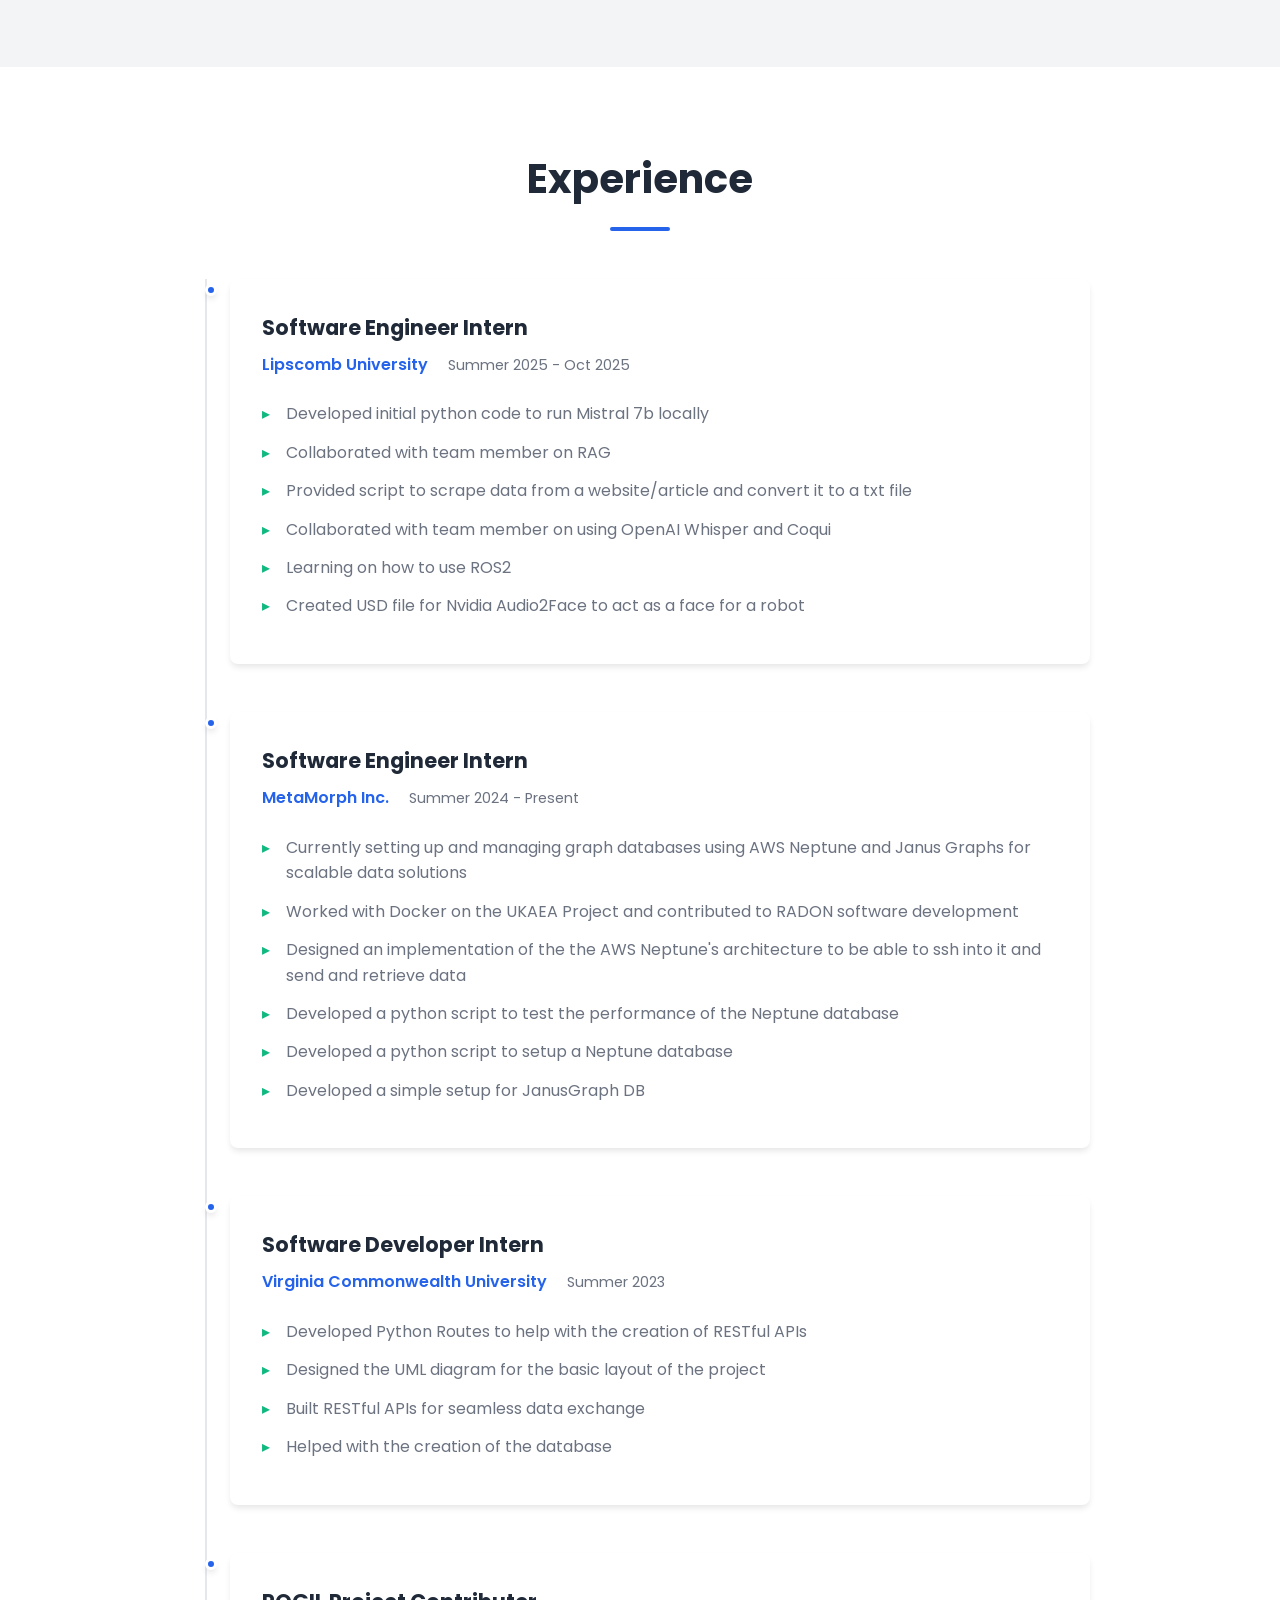
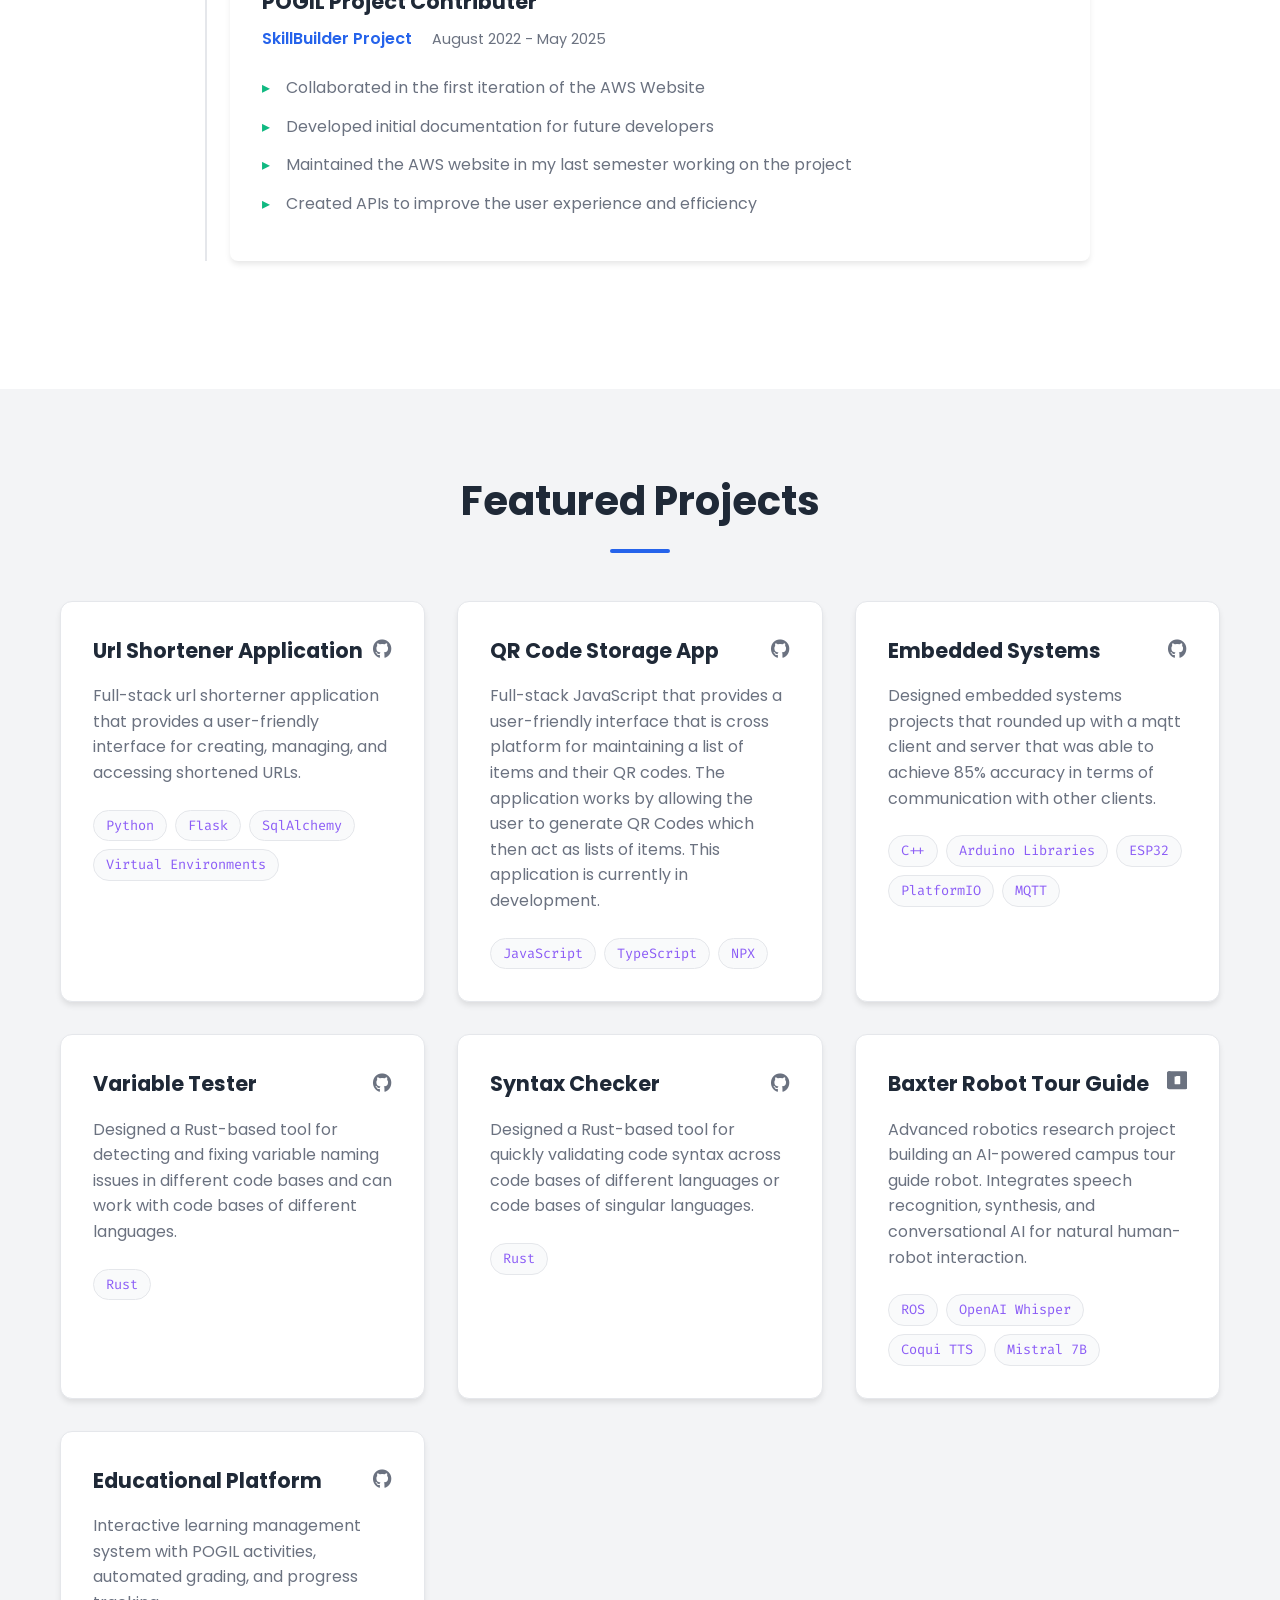
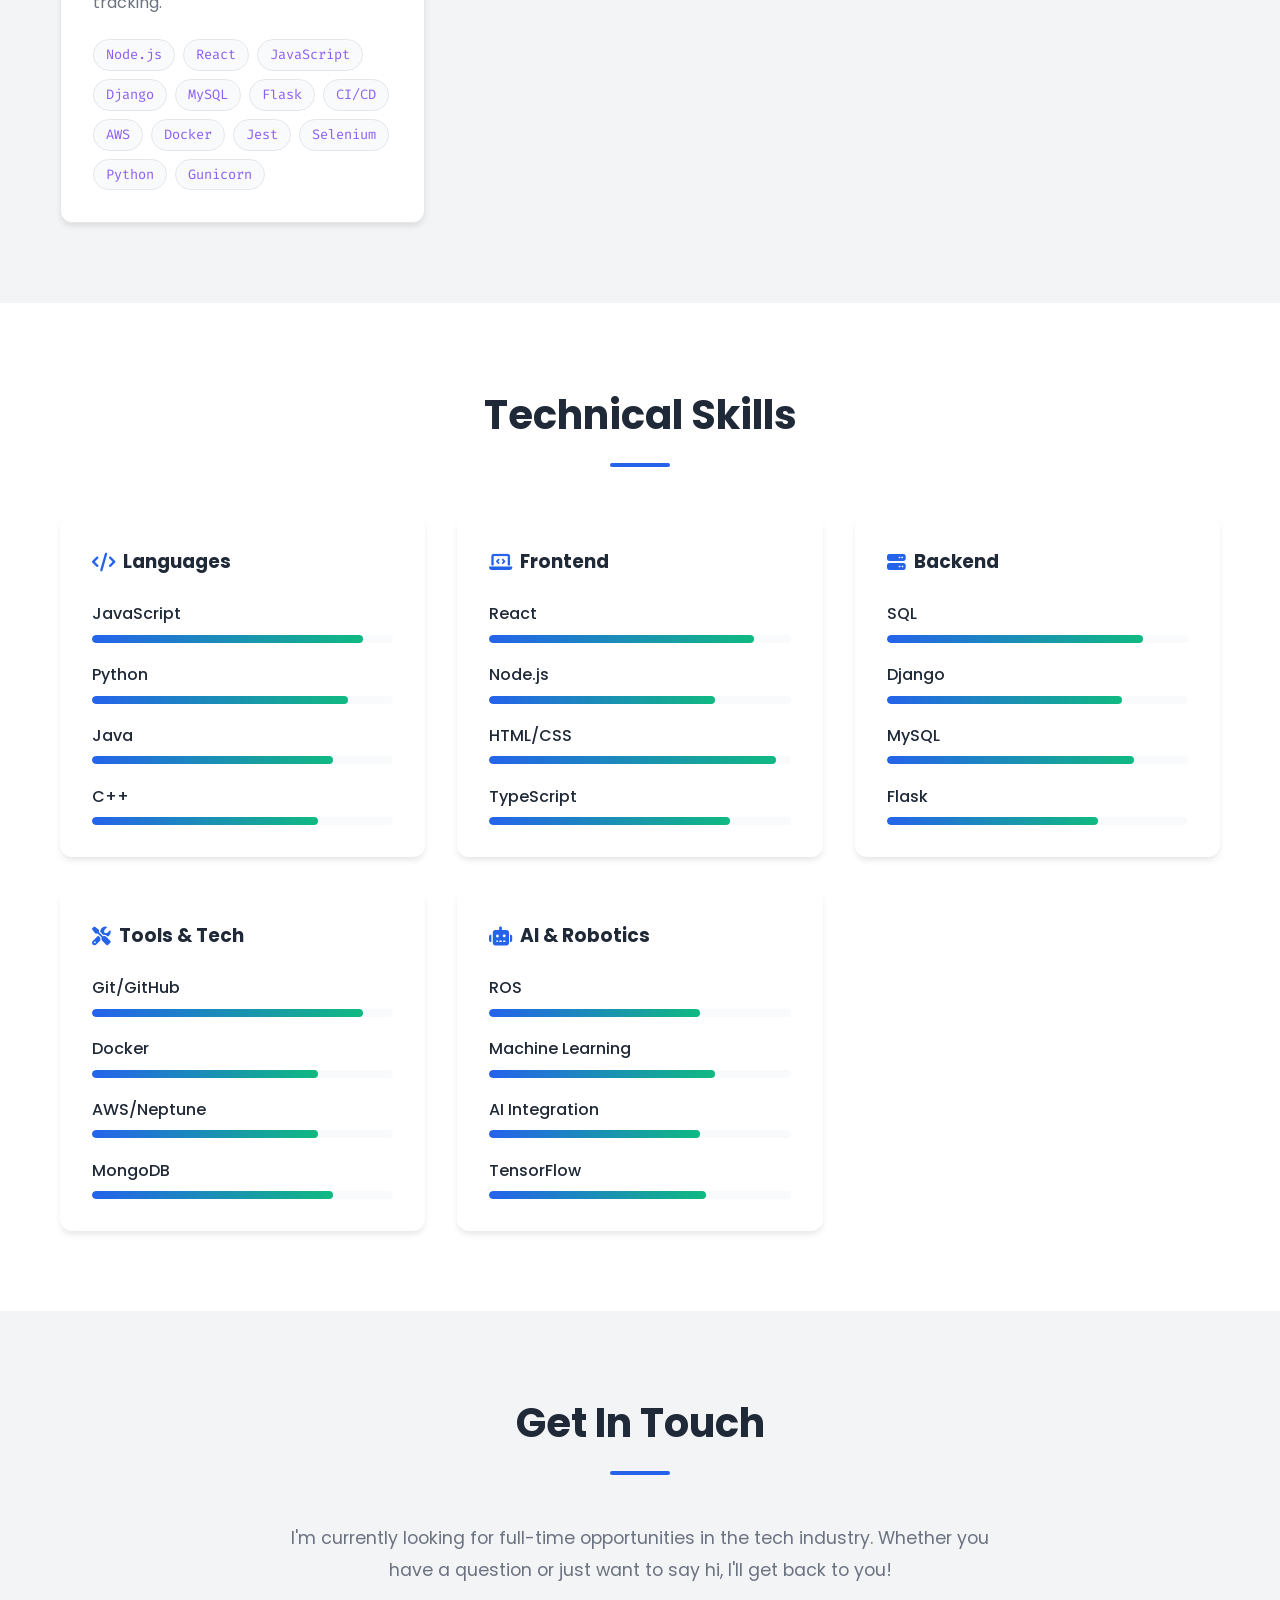
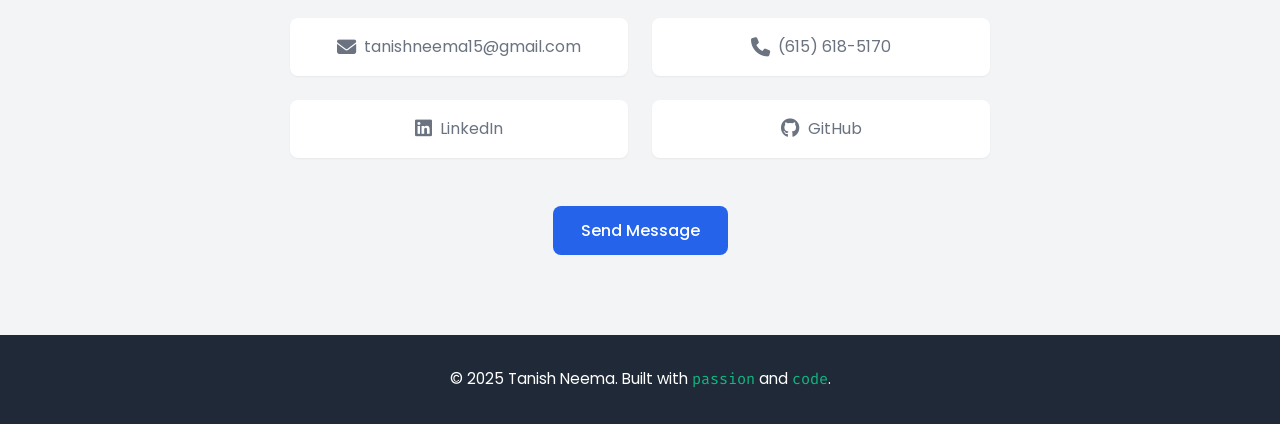
==== commit 9f54c967: "update" ====
--- a/index.html
+++ b/index.html
@@ -26,7 +26,11 @@
                 <li><a href="#projects">Projects</a></li>
                 <li><a href="#skills">Skills</a></li>
                 <li><a href="#contact">Contact</a></li>
+<<<<<<< HEAD
                 <li><a href="resume.pdf" download class="nav-resume">Resume</a></li>
+=======
+                <li><a href="Resume.pdf" download class="nav-resume">Resume</a></li>
+>>>>>>> f6716e1 (Update)
             </ul>
             <button class="mobile-menu-toggle">
                 <i class="fas fa-bars"></i>
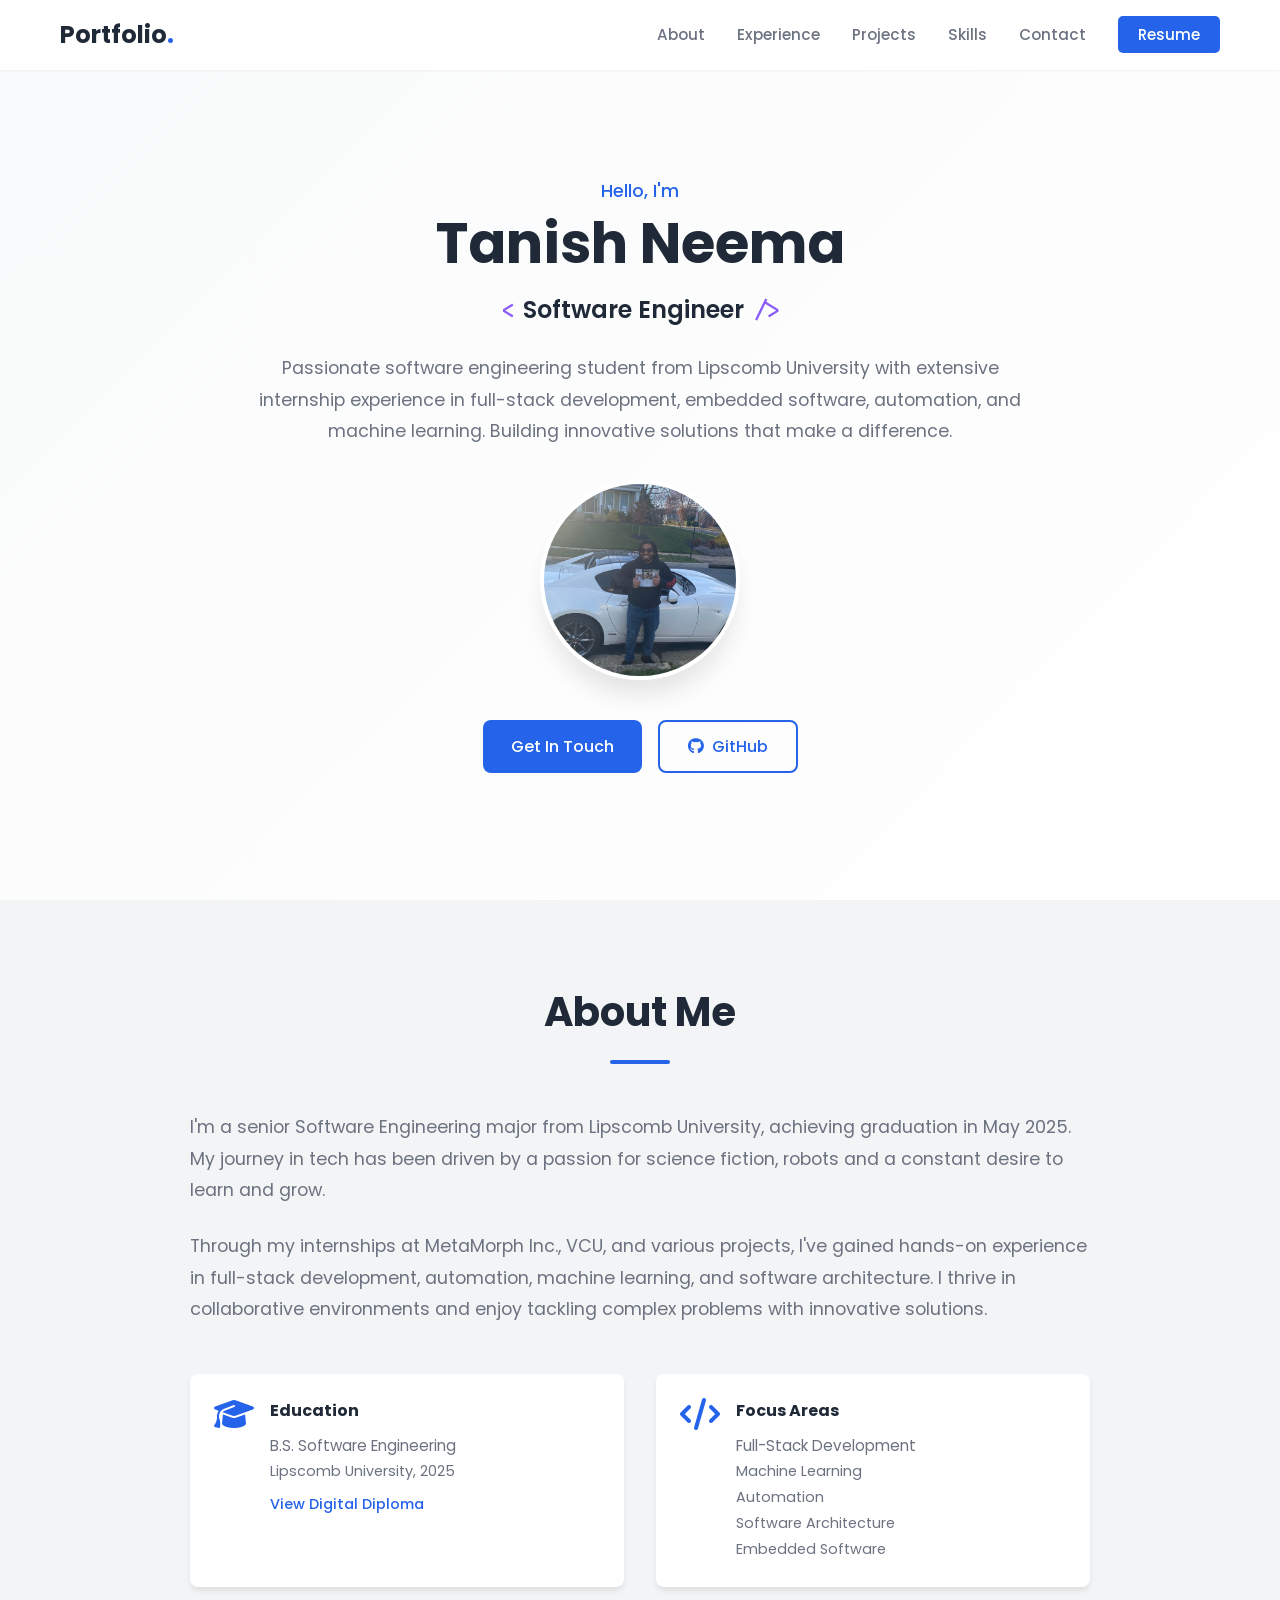
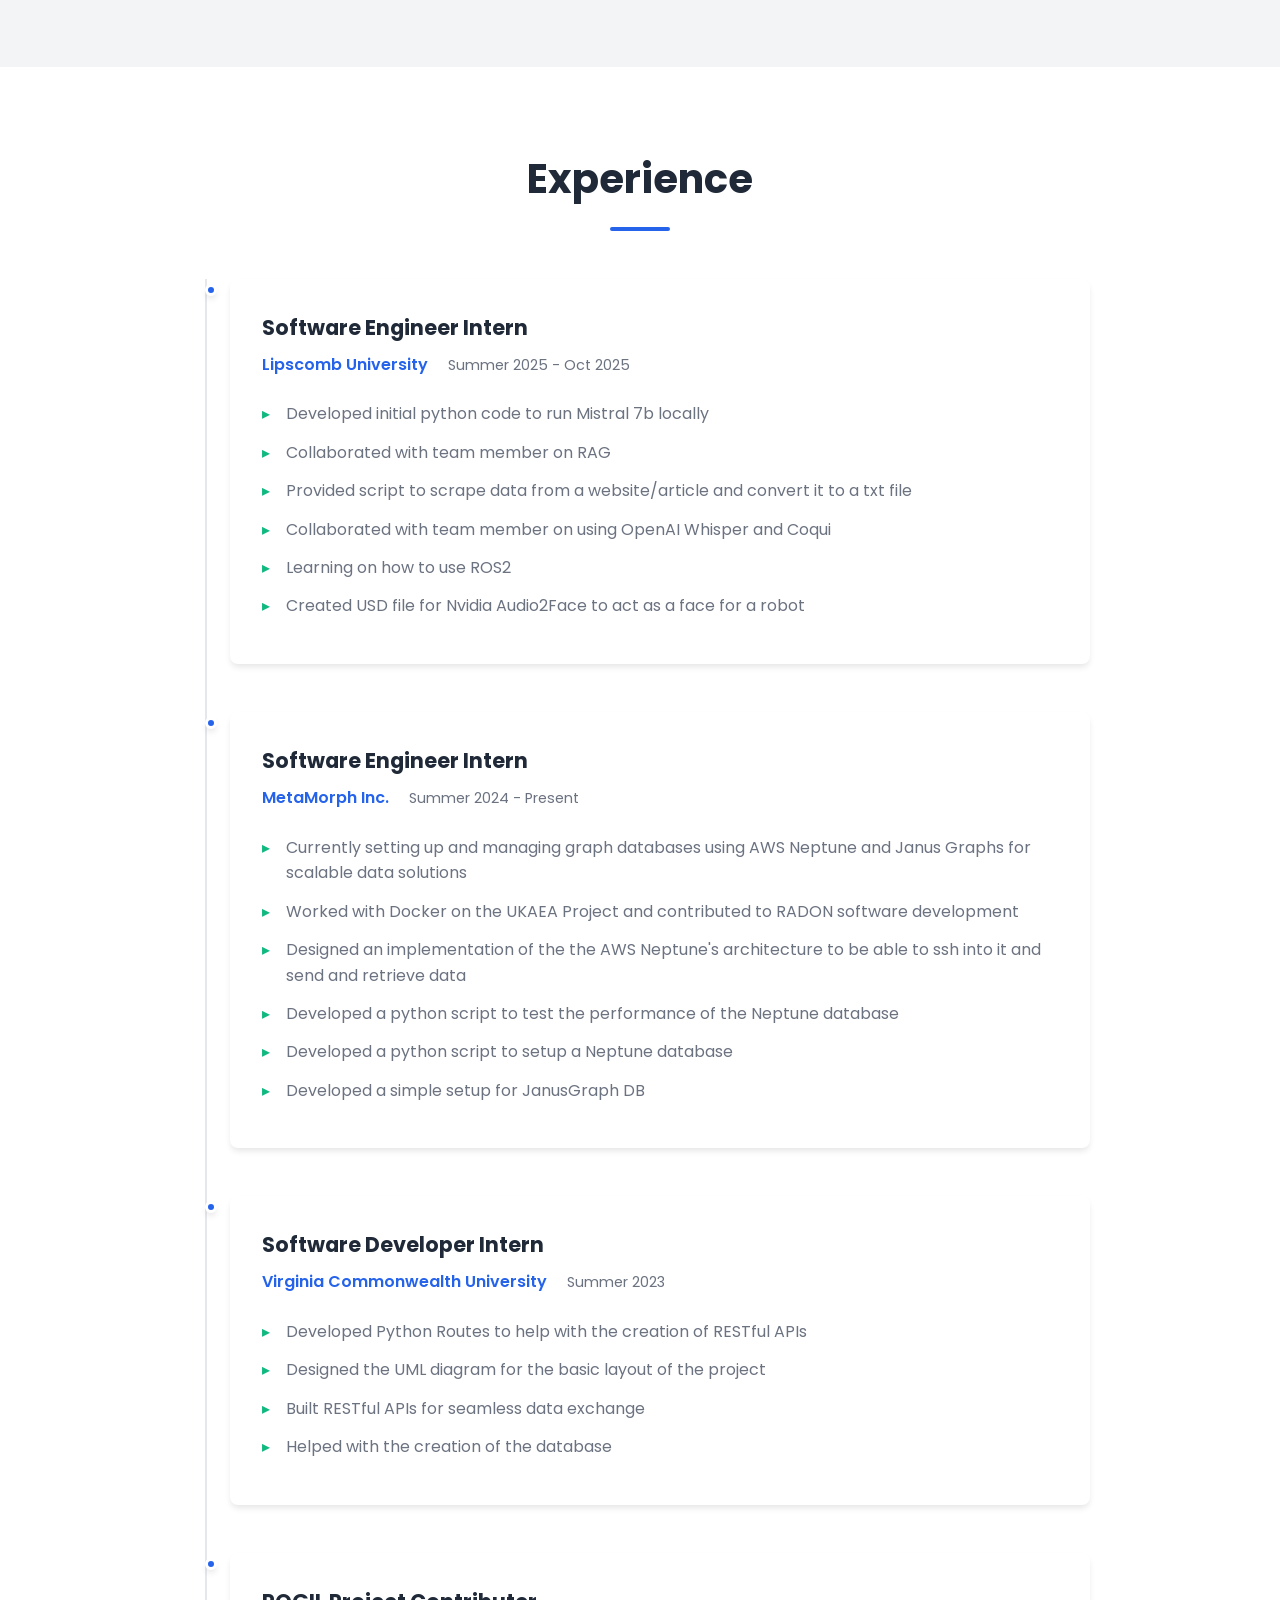
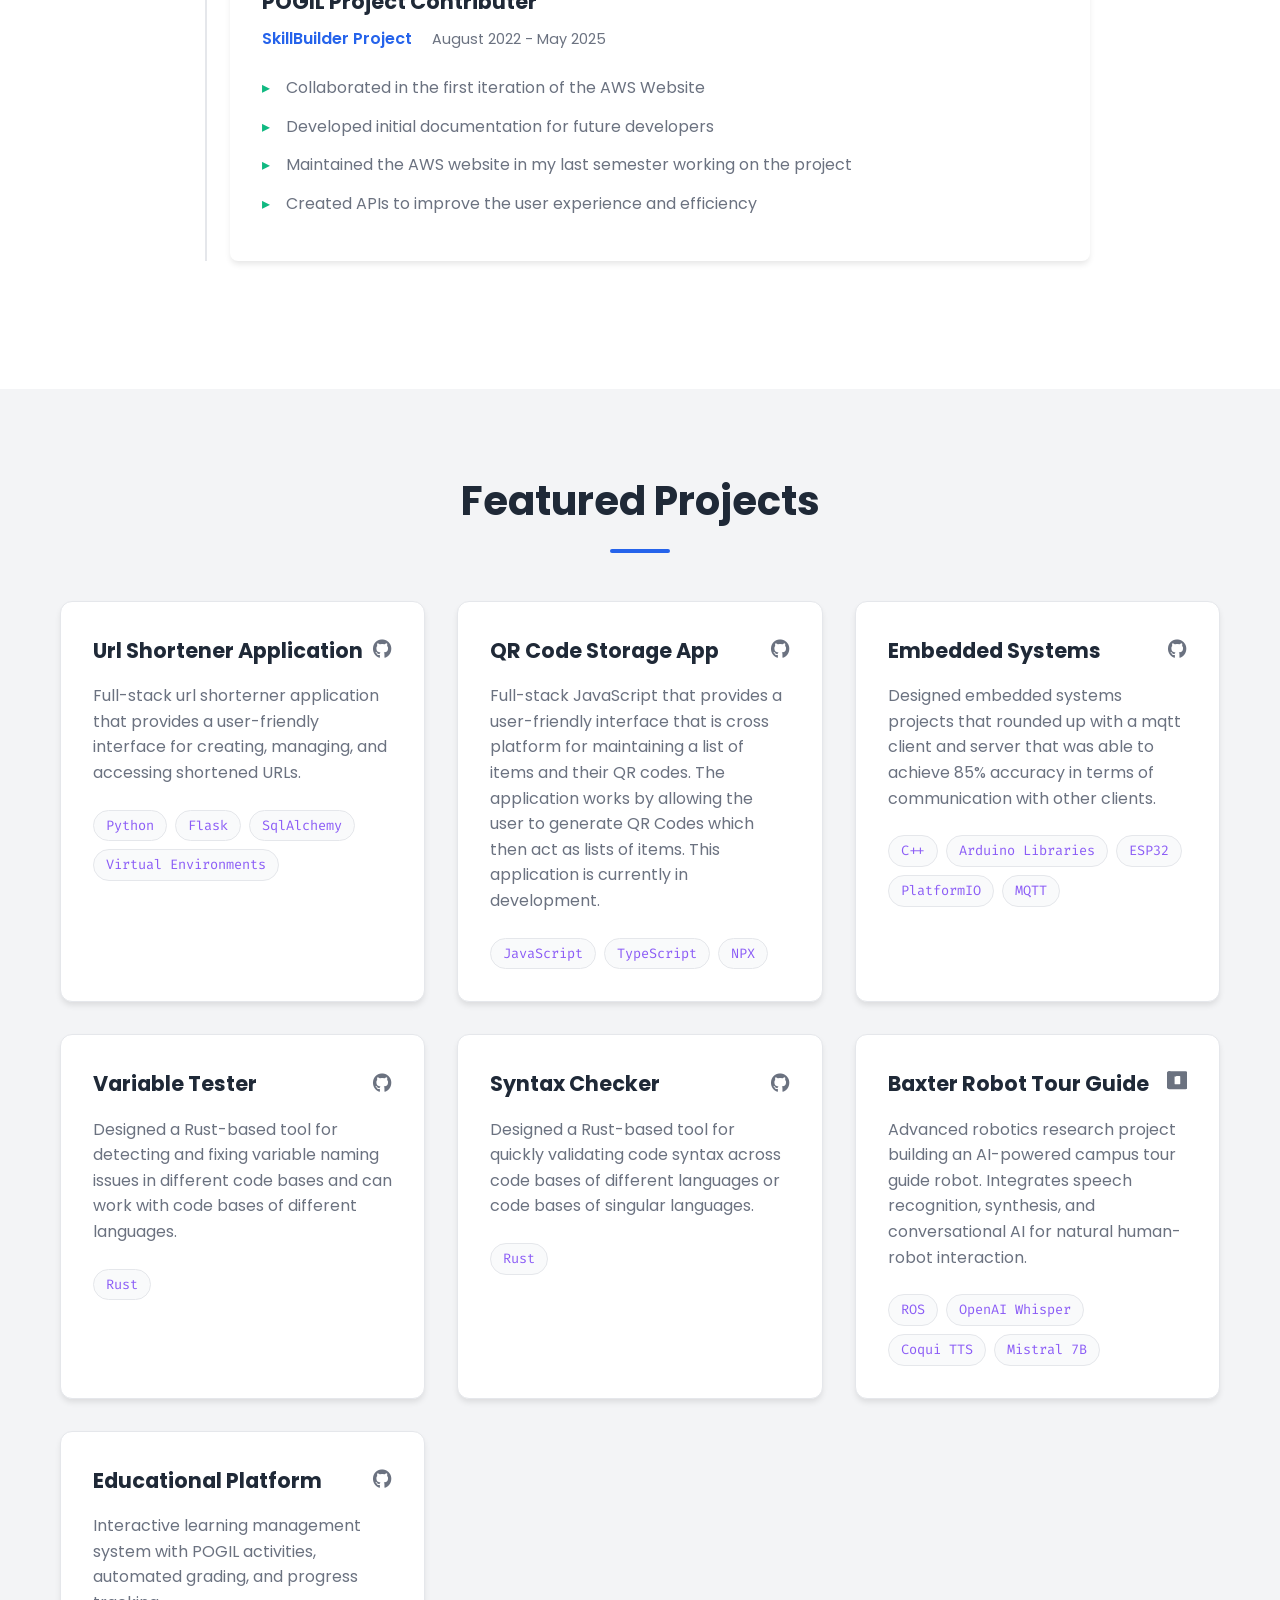
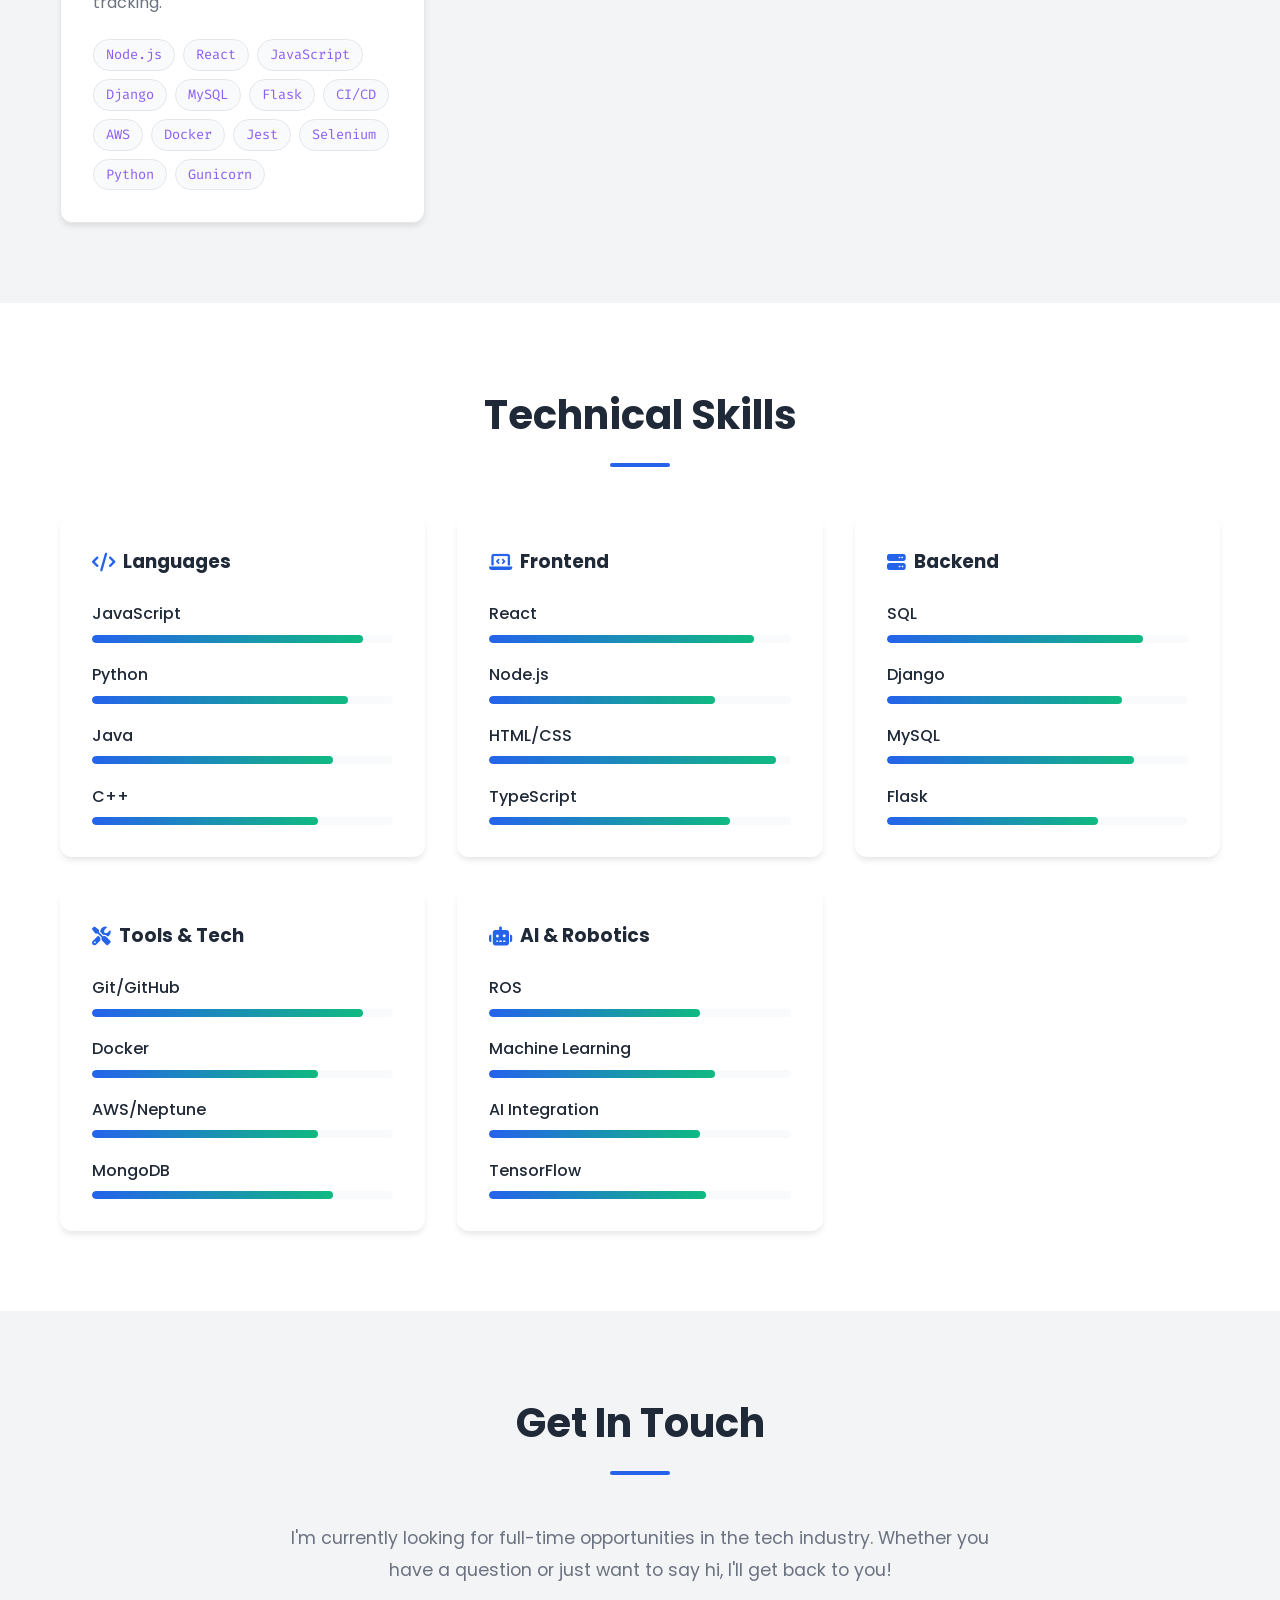
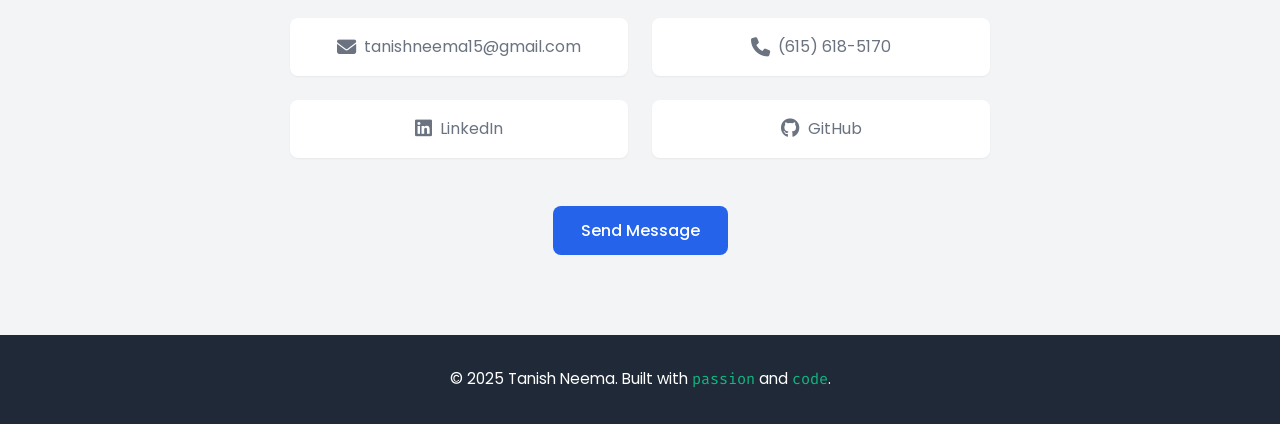
==== commit 0dd100d2: "Update" ====
--- a/index.html
+++ b/index.html
@@ -26,11 +26,7 @@
                 <li><a href="#projects">Projects</a></li>
                 <li><a href="#skills">Skills</a></li>
                 <li><a href="#contact">Contact</a></li>
-<<<<<<< HEAD
-                <li><a href="resume.pdf" download class="nav-resume">Resume</a></li>
-=======
                 <li><a href="Resume.pdf" download class="nav-resume">Resume</a></li>
->>>>>>> f6716e1 (Update)
             </ul>
             <button class="mobile-menu-toggle">
                 <i class="fas fa-bars"></i>
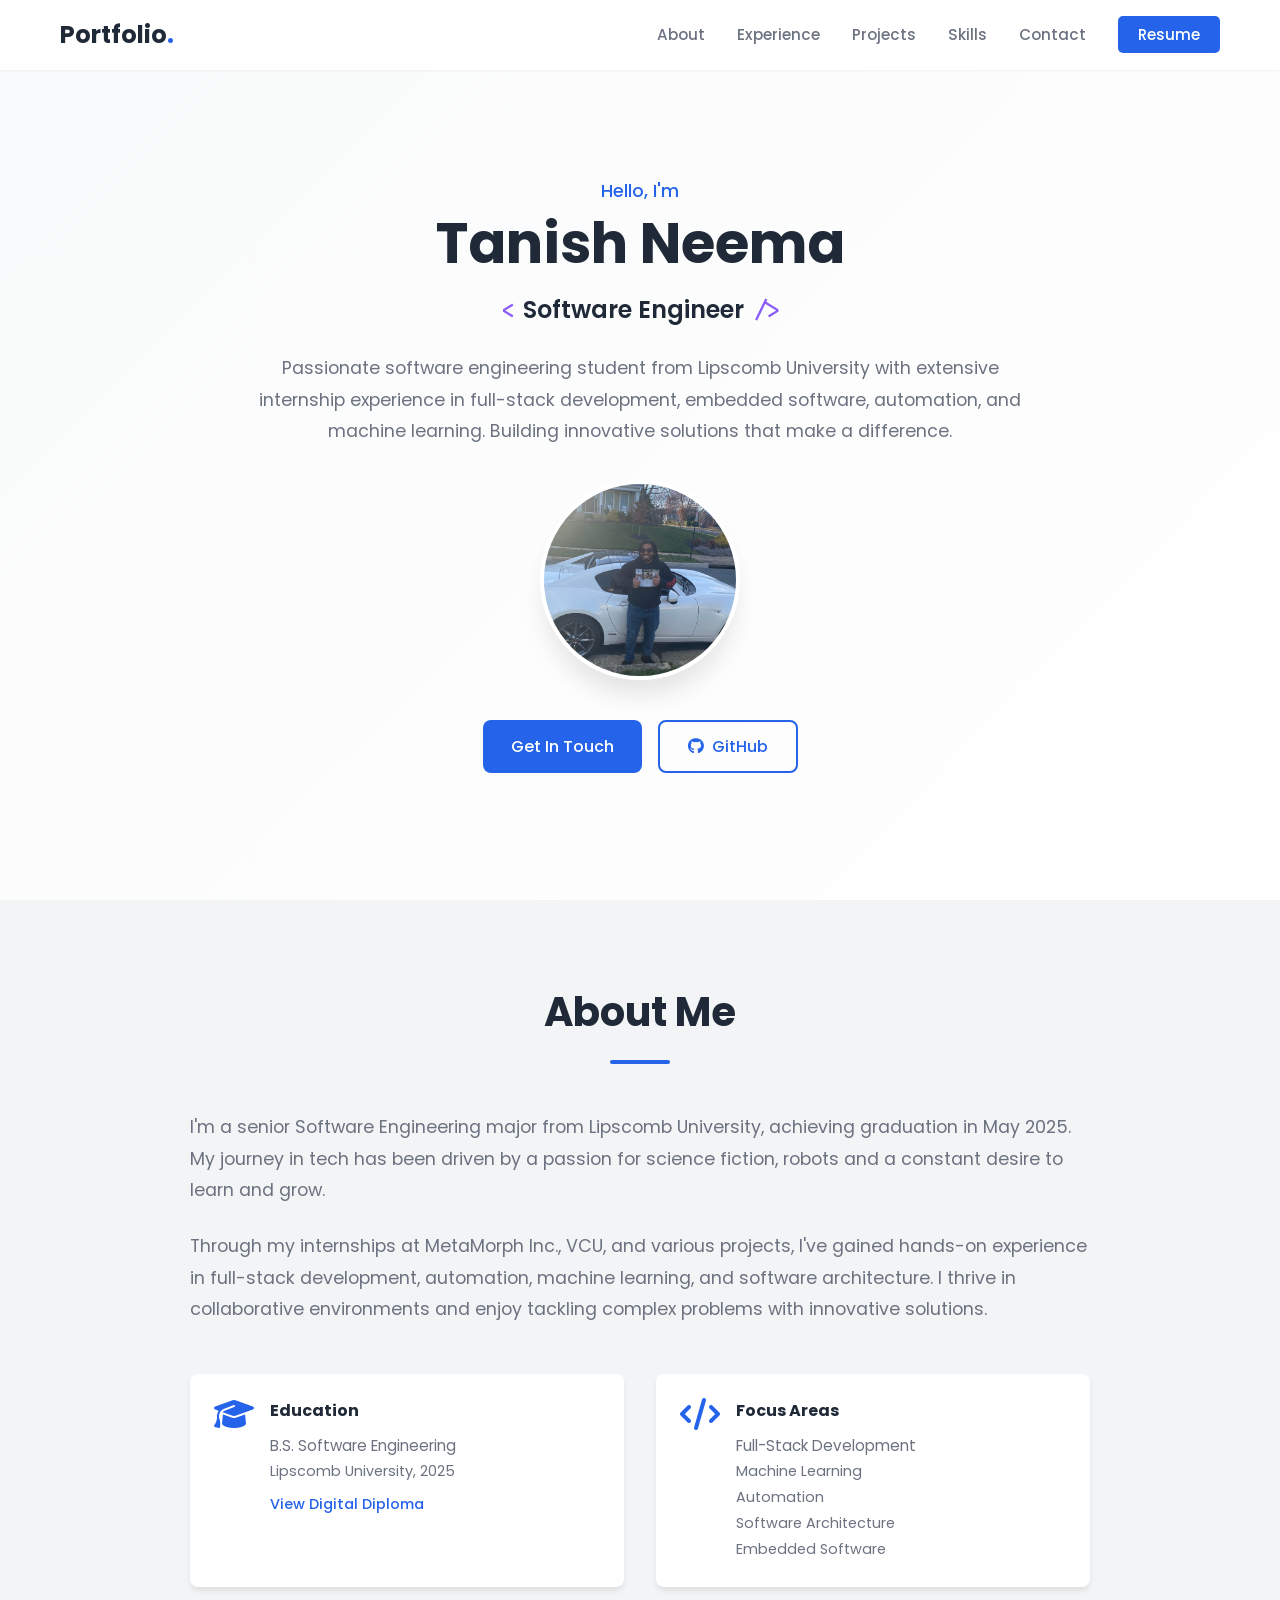
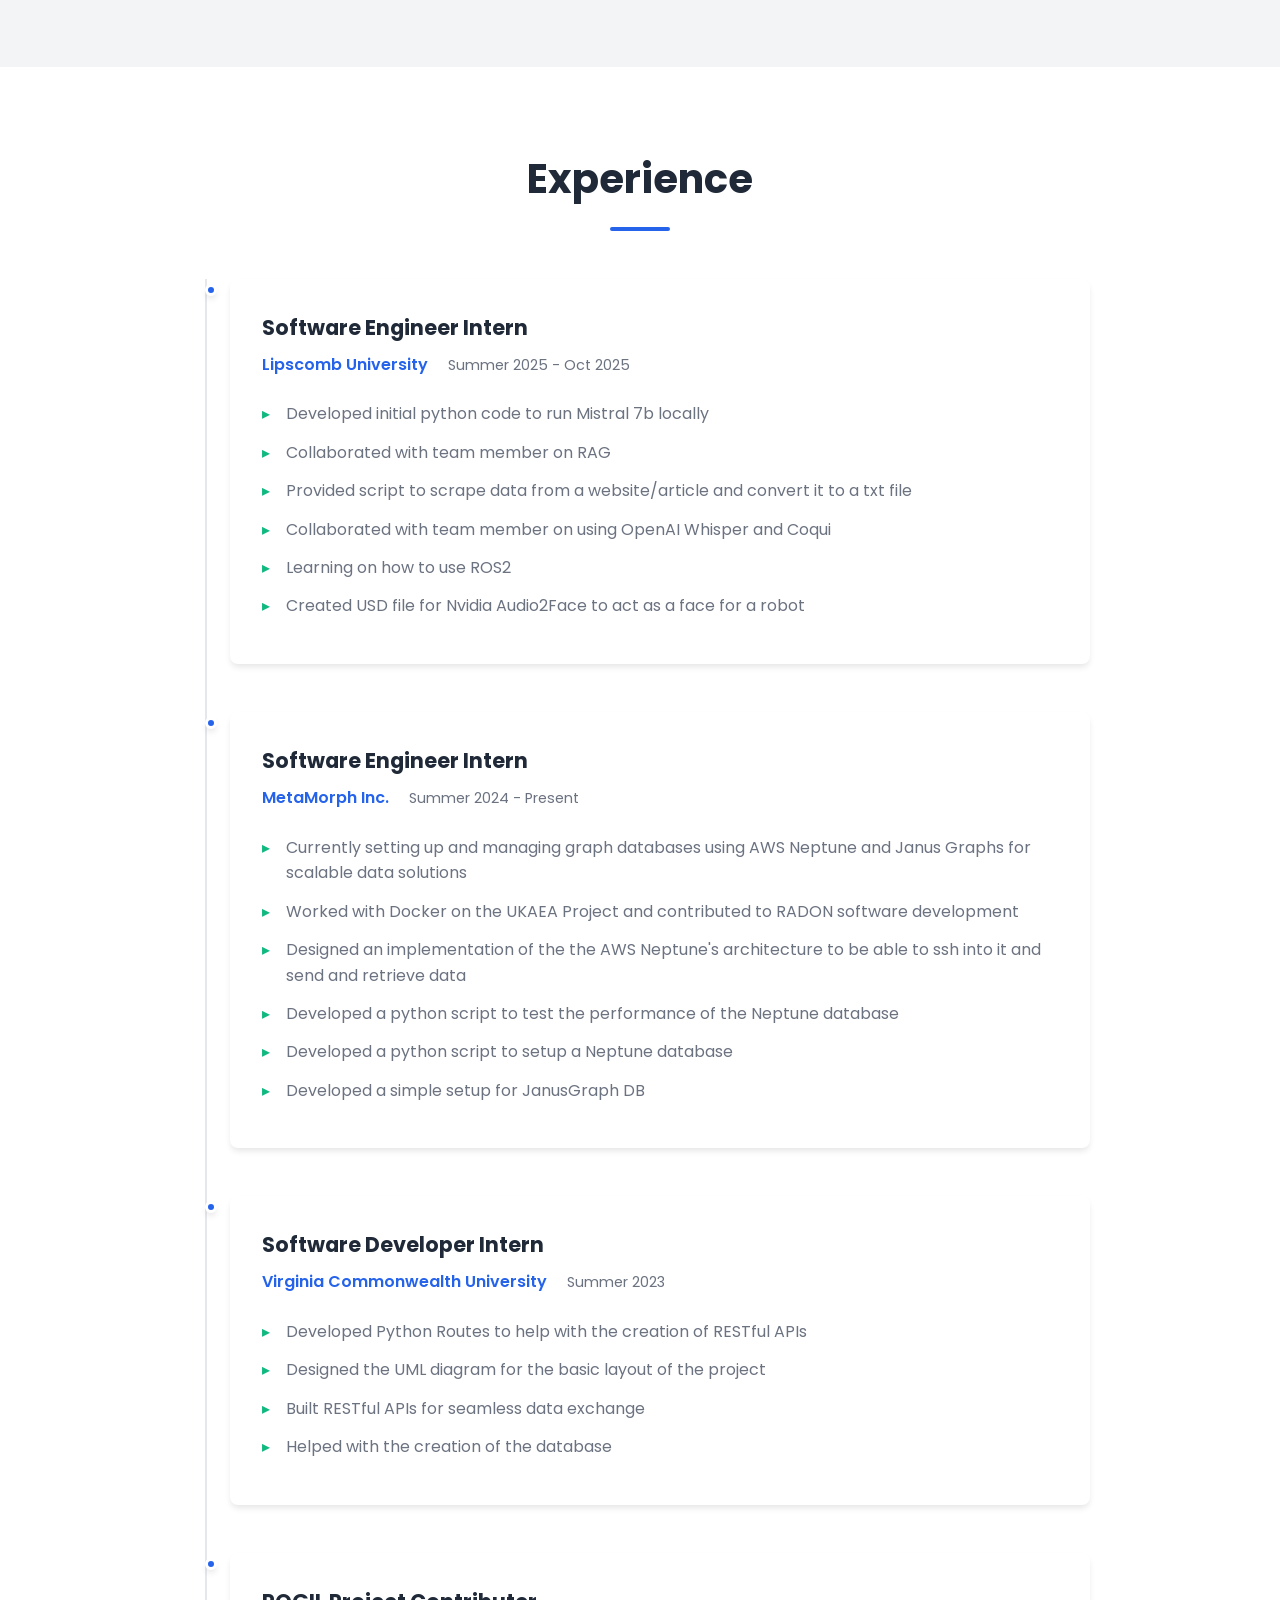
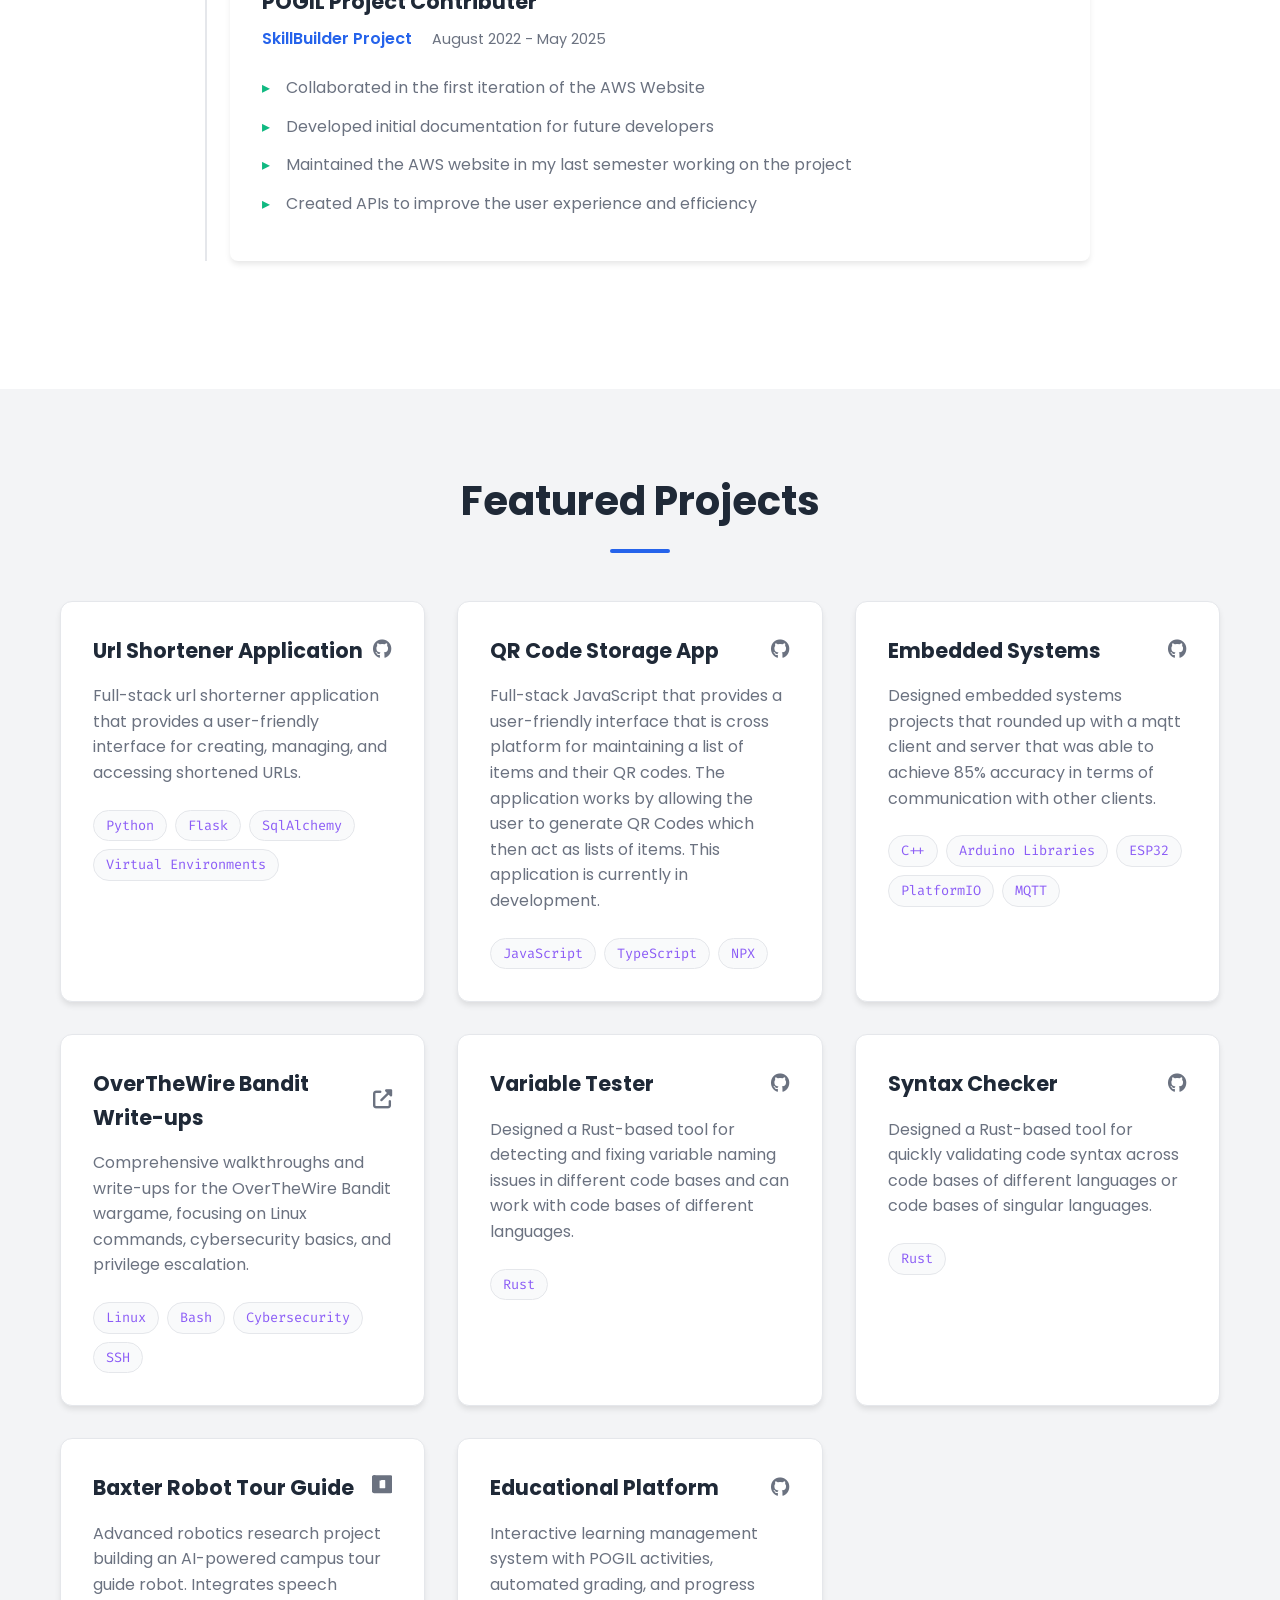
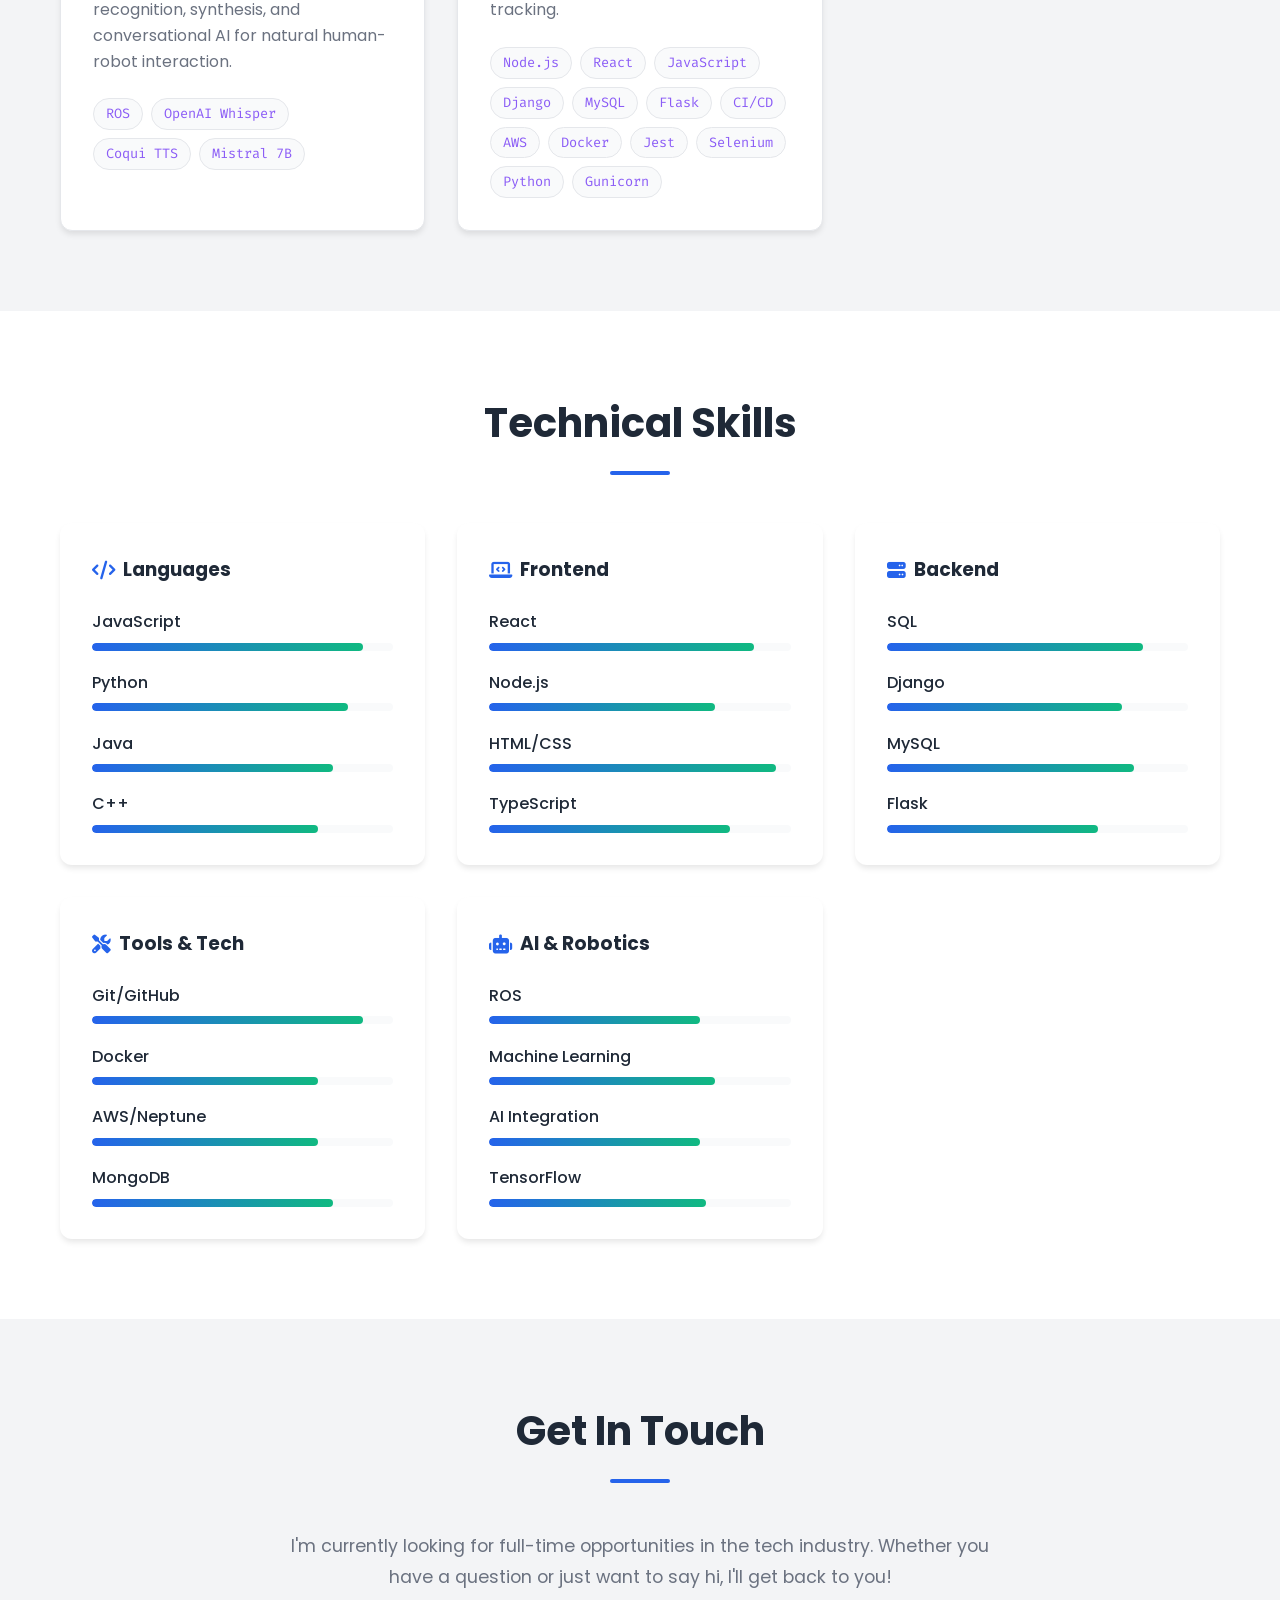
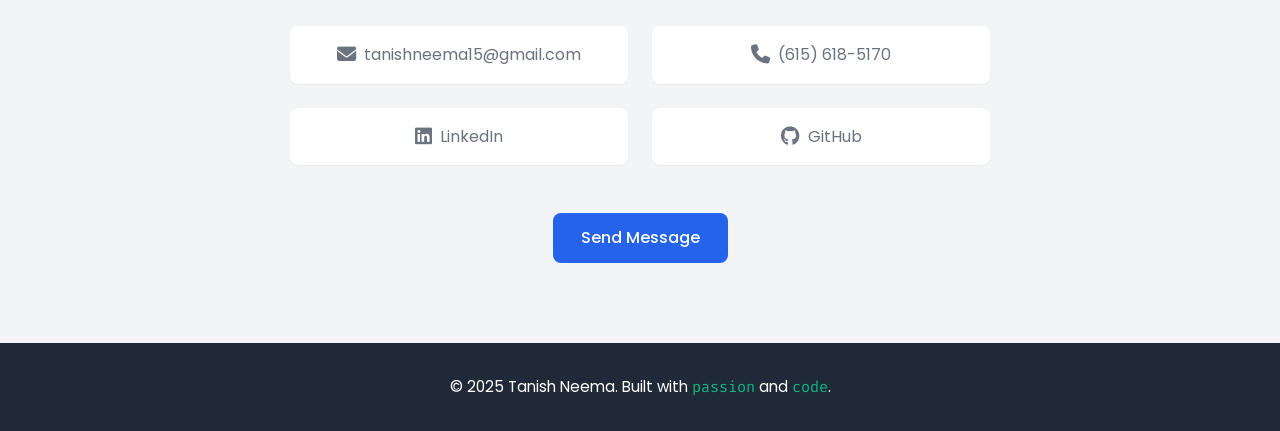
==== commit 59bbbe17: "Update" ====
--- a/index.html
+++ b/index.html
@@ -260,7 +260,25 @@
                         <span class="tech-tag">MQTT</span>
                     </div>
                 </div>
-
+                <div class="project-card">
+                    <div class="project-header">
+                        <h3>OverTheWire Bandit Write-ups</h3>
+                        <div class="project-links">
+                            <a href="./bandit/index.html" title="View Write-ups">
+                                <i class="fas fa-external-link-alt"></i>
+                            </a>
+                        </div>
+                    </div>
+                    <p class="project-description">
+                        Comprehensive walkthroughs and write-ups for the OverTheWire Bandit wargame, focusing on Linux commands, cybersecurity basics, and privilege escalation.
+                    </p>
+                    <div class="project-tech">
+                        <span class="tech-tag">Linux</span>
+                        <span class="tech-tag">Bash</span>
+                        <span class="tech-tag">Cybersecurity</span>
+                        <span class="tech-tag">SSH</span>
+                    </div>
+                </div>
                 <div class="project-card">
                     <div class="project-header">
                         <h3>Variable Tester</h3>
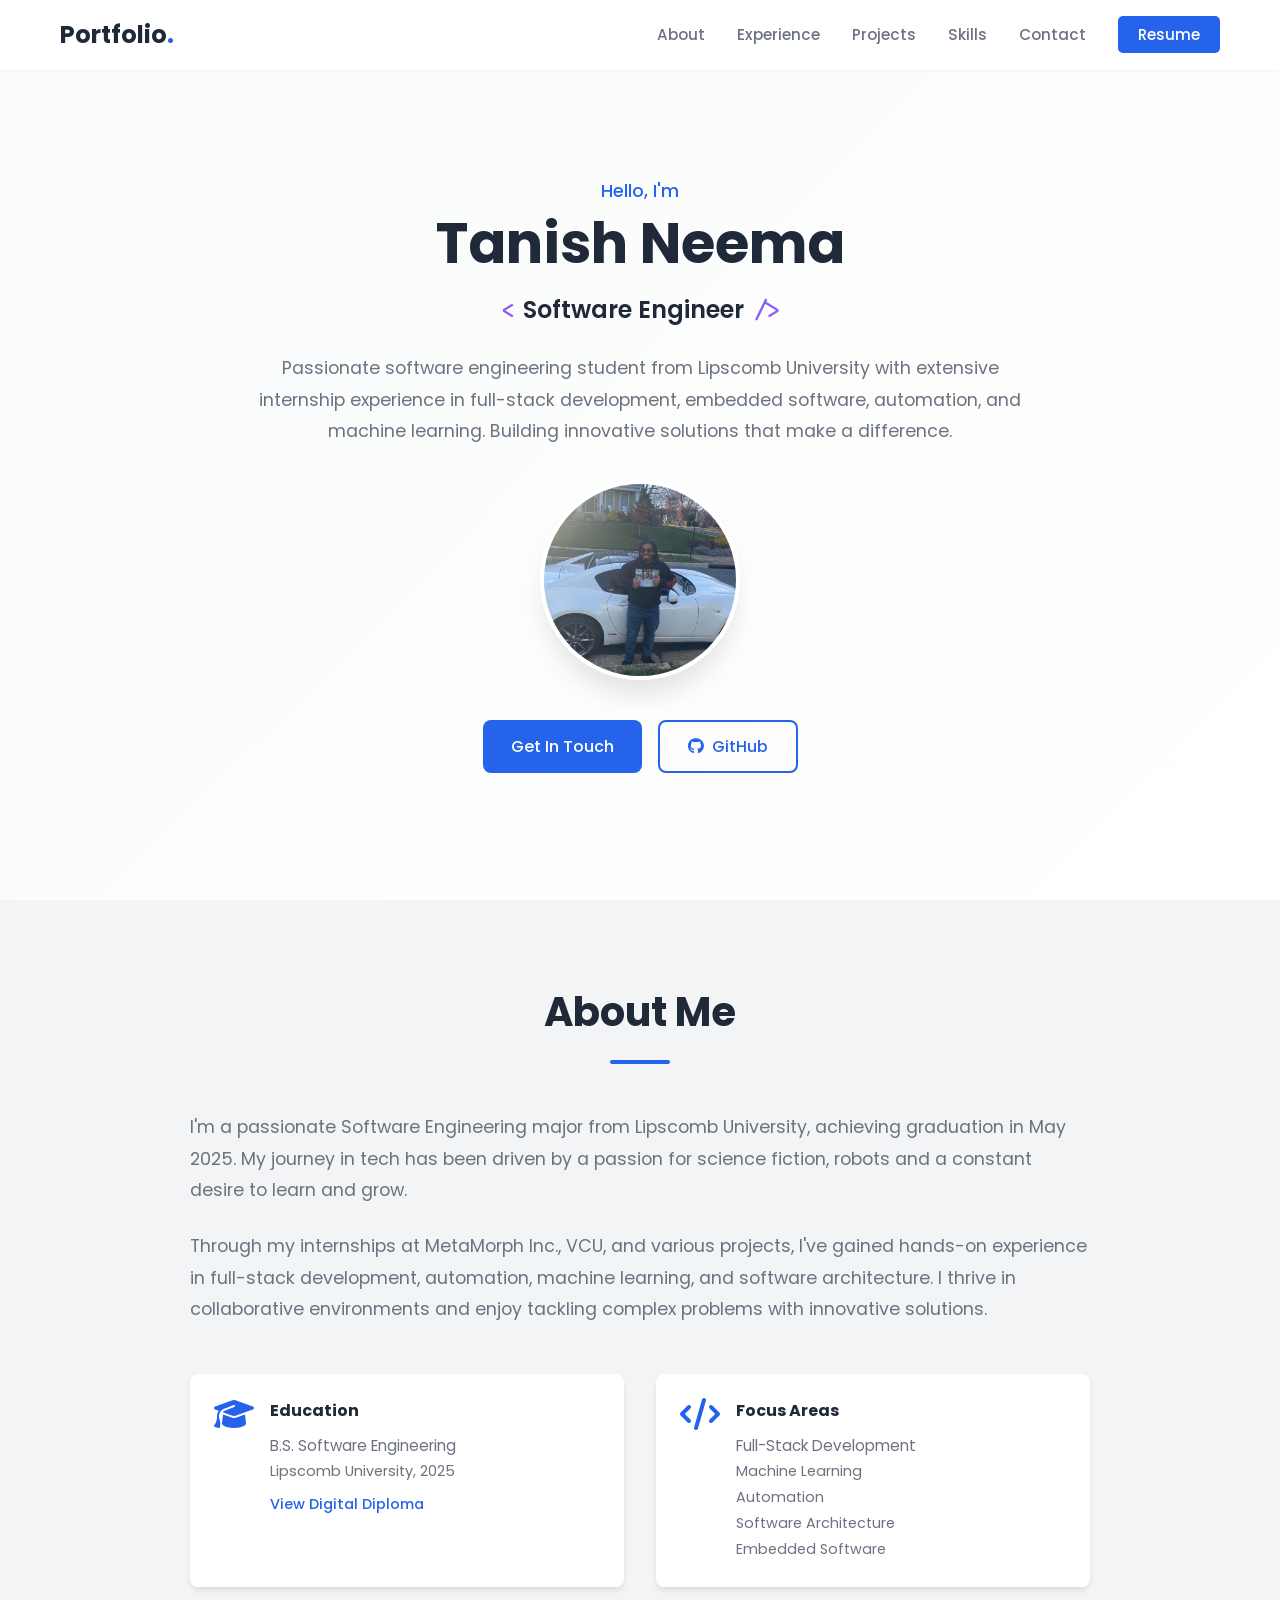
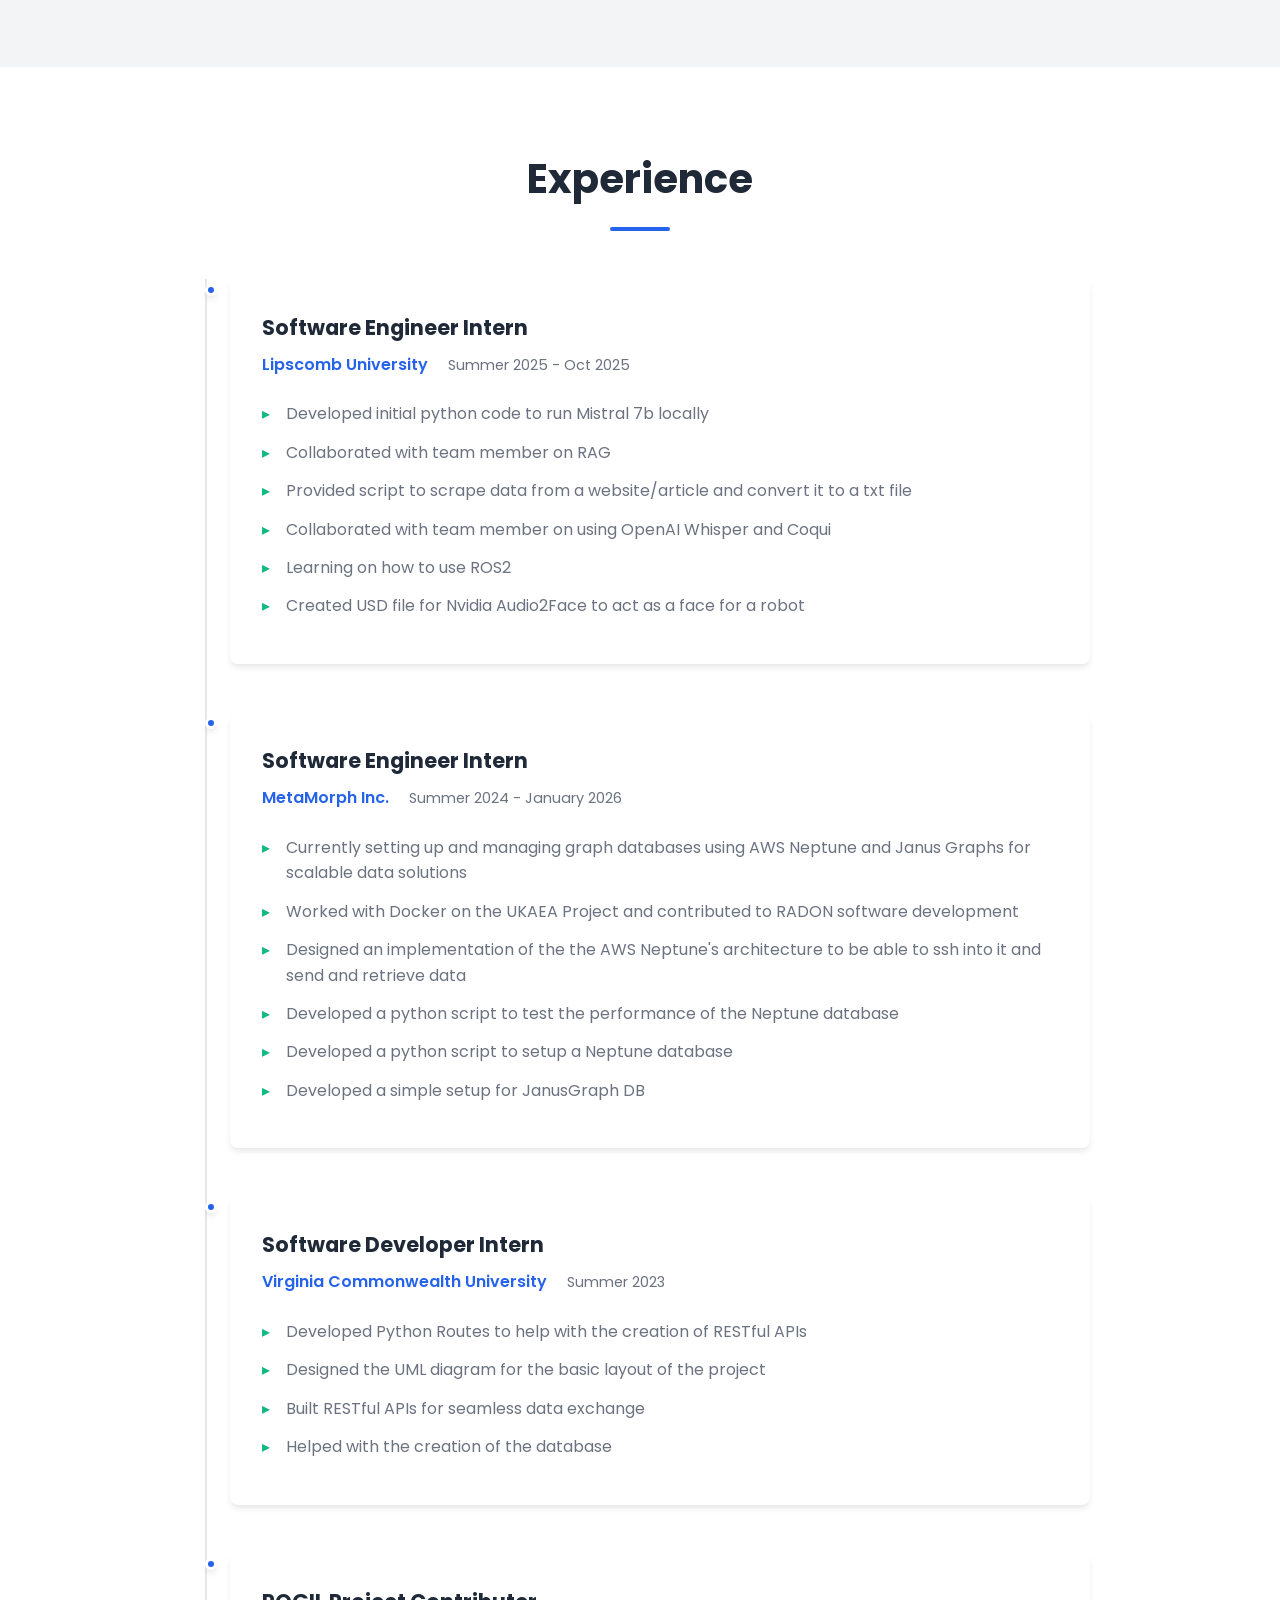
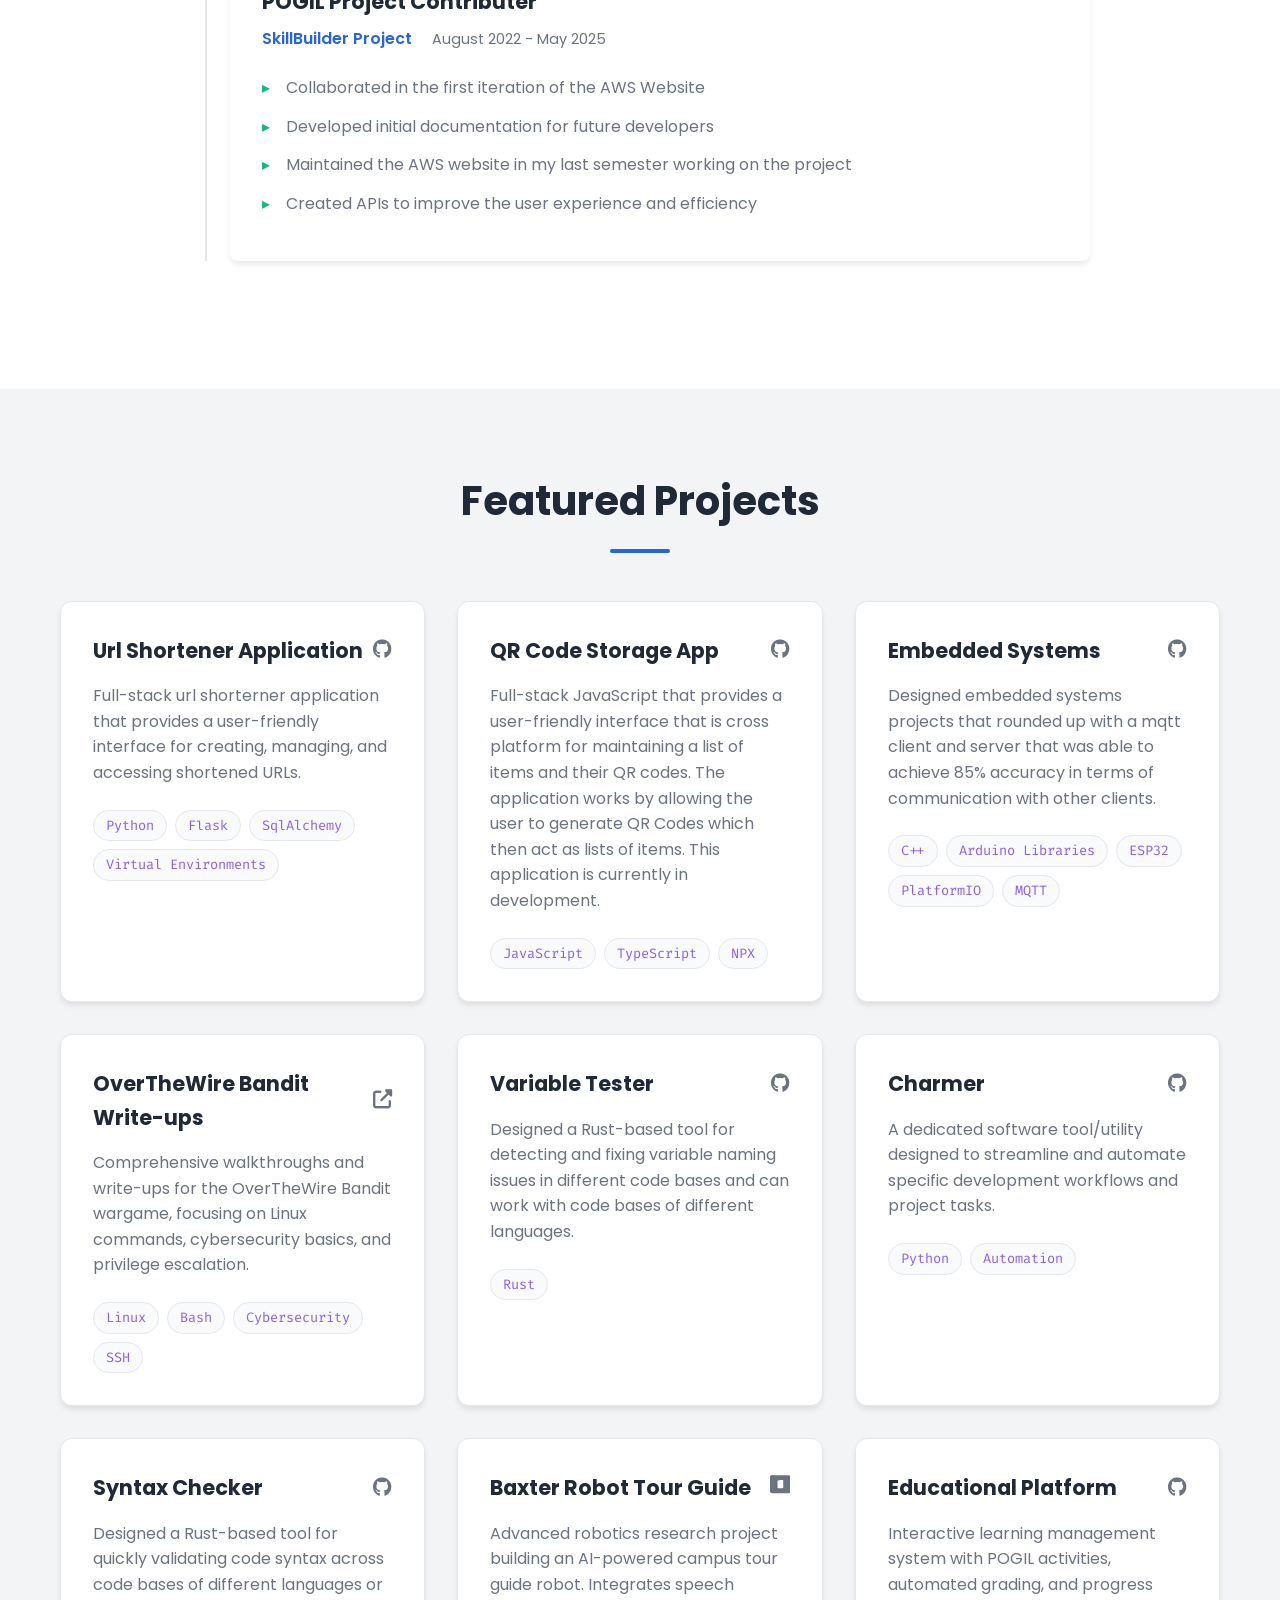
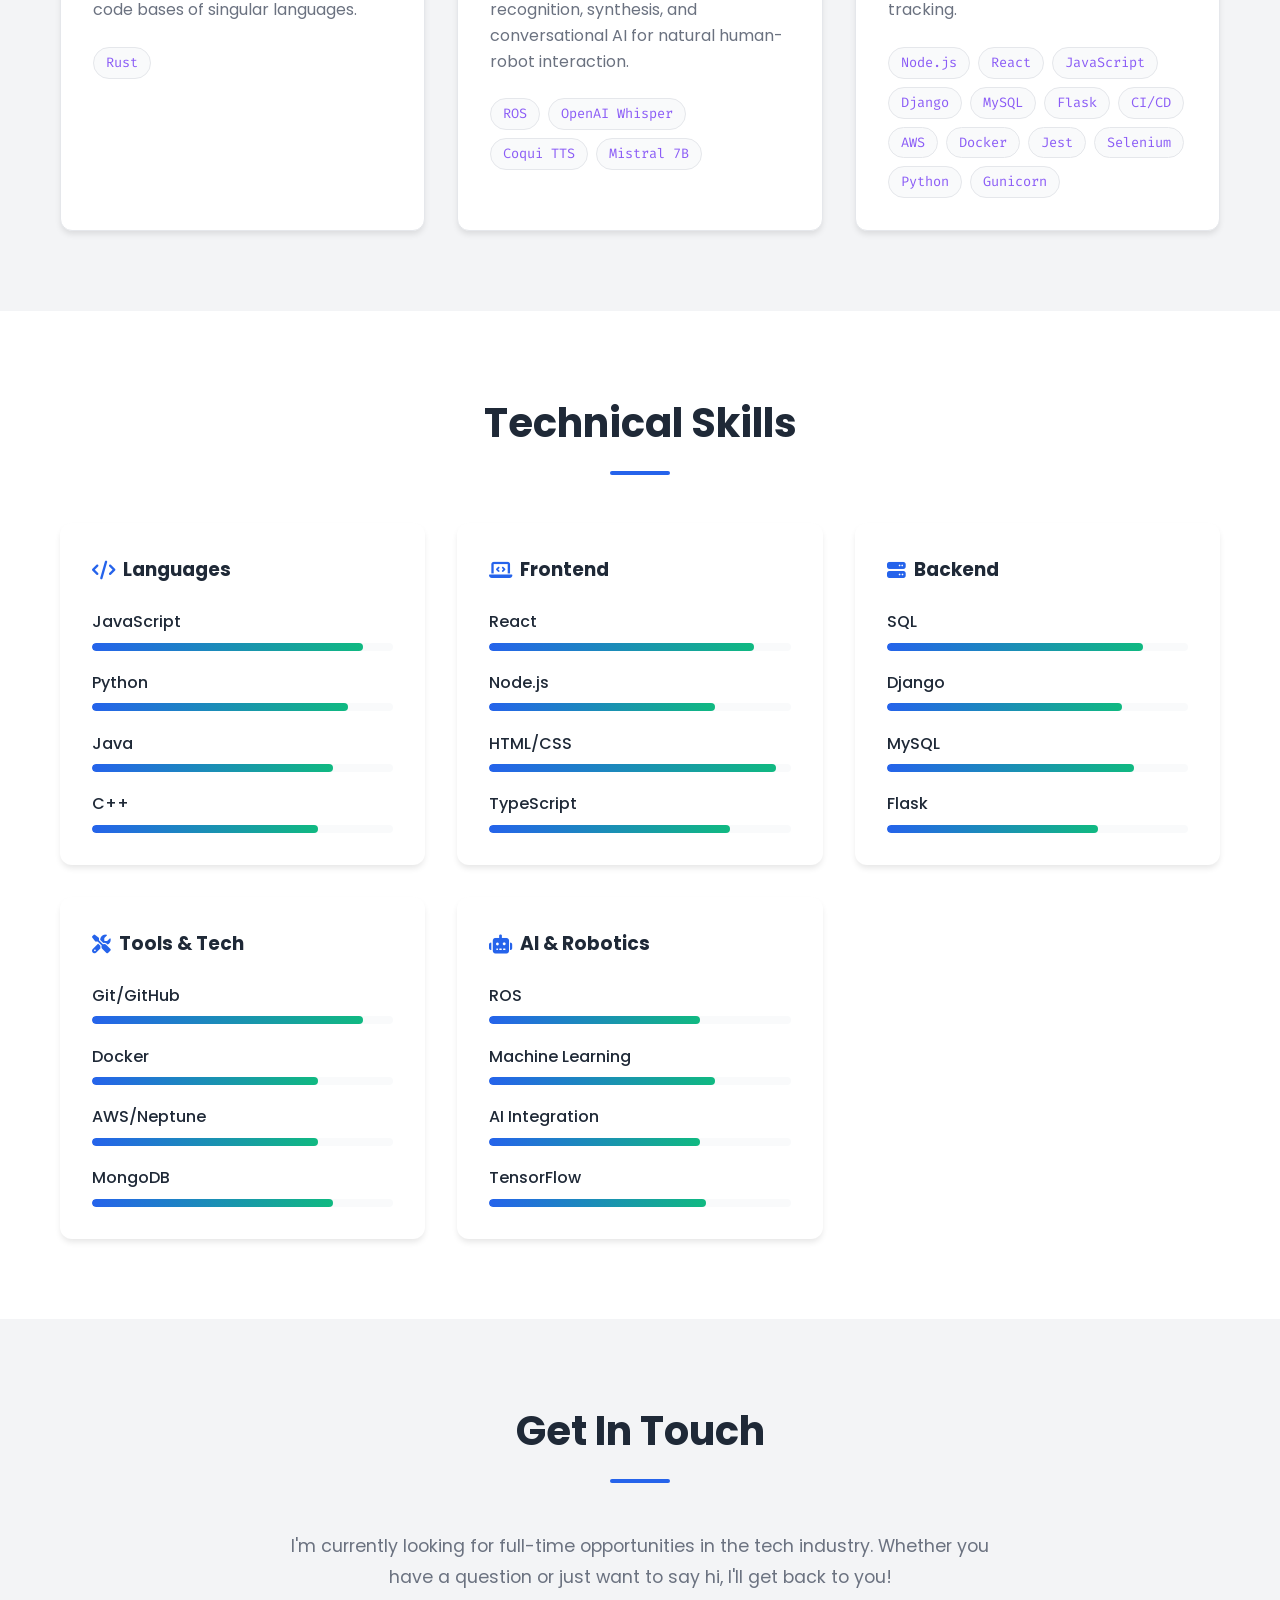
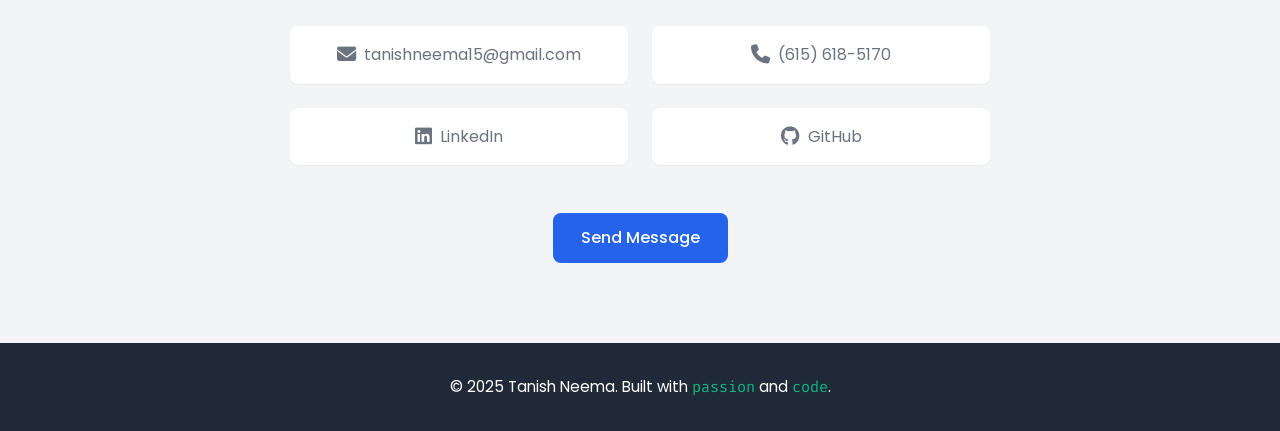
==== commit 93874748: "Update" ====
--- a/index.html
+++ b/index.html
@@ -72,7 +72,7 @@
             <div class="about-content">
                 <div class="about-text">
                     <p>
-                        I'm a senior Software Engineering major from Lipscomb University, achieving graduation in May 2025. 
+                        I'm a passionate Software Engineering major from Lipscomb University, achieving graduation in May 2025. 
                         My journey in tech has been driven by a passion for science fiction, robots 
                         and a constant desire to learn and grow.
                     </p>
@@ -143,7 +143,7 @@
                         <div class="timeline-header">
                             <h3>Software Engineer Intern</h3>
                             <span class="company">MetaMorph Inc.</span>
-                            <span class="date">Summer 2024 - Present</span>
+                            <span class="date">Summer 2024 - January 2026</span>
                         </div>
                         <ul>
                             <li>Currently setting up and managing graph databases using AWS Neptune and Janus Graphs for scalable data solutions</li>
@@ -260,6 +260,7 @@
                         <span class="tech-tag">MQTT</span>
                     </div>
                 </div>
+
                 <div class="project-card">
                     <div class="project-header">
                         <h3>OverTheWire Bandit Write-ups</h3>
@@ -296,6 +297,23 @@
                     </div>
                 </div>
 
+                <div class="project-card">
+                    <div class="project-header">
+                        <h3>Charmer</h3>
+                        <div class="project-links">
+                            <a href="https://github.com/Mr615-TN/Charmer" target="_blank" title="GitHub">
+                                <i class="fab fa-github"></i>
+                            </a>
+                        </div>
+                    </div>
+                    <p class="project-description">
+                        A dedicated software tool/utility designed to streamline and automate specific development workflows and project tasks.
+                    </p>
+                    <div class="project-tech">
+                        <span class="tech-tag">Python</span>
+                        <span class="tech-tag">Automation</span>
+                    </div>
+                </div>
 
                 <div class="project-card">
                     <div class="project-header">
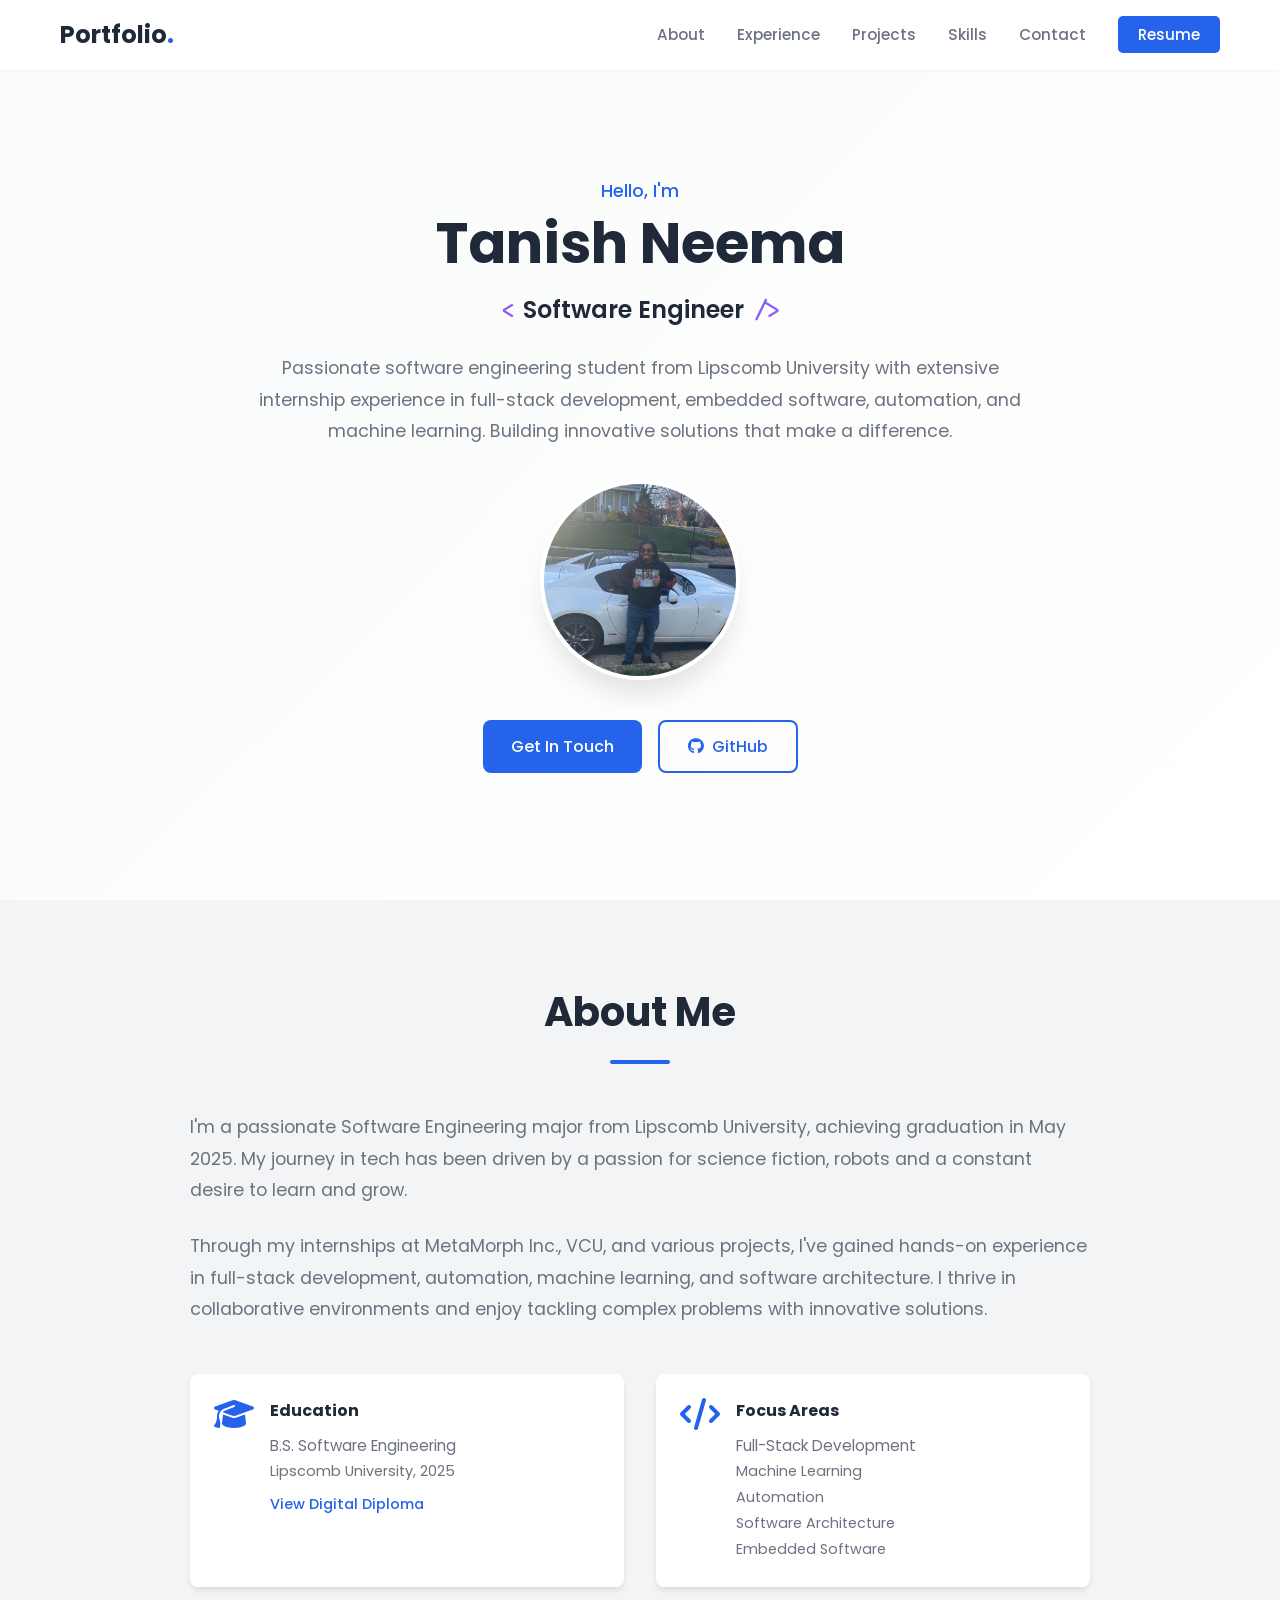
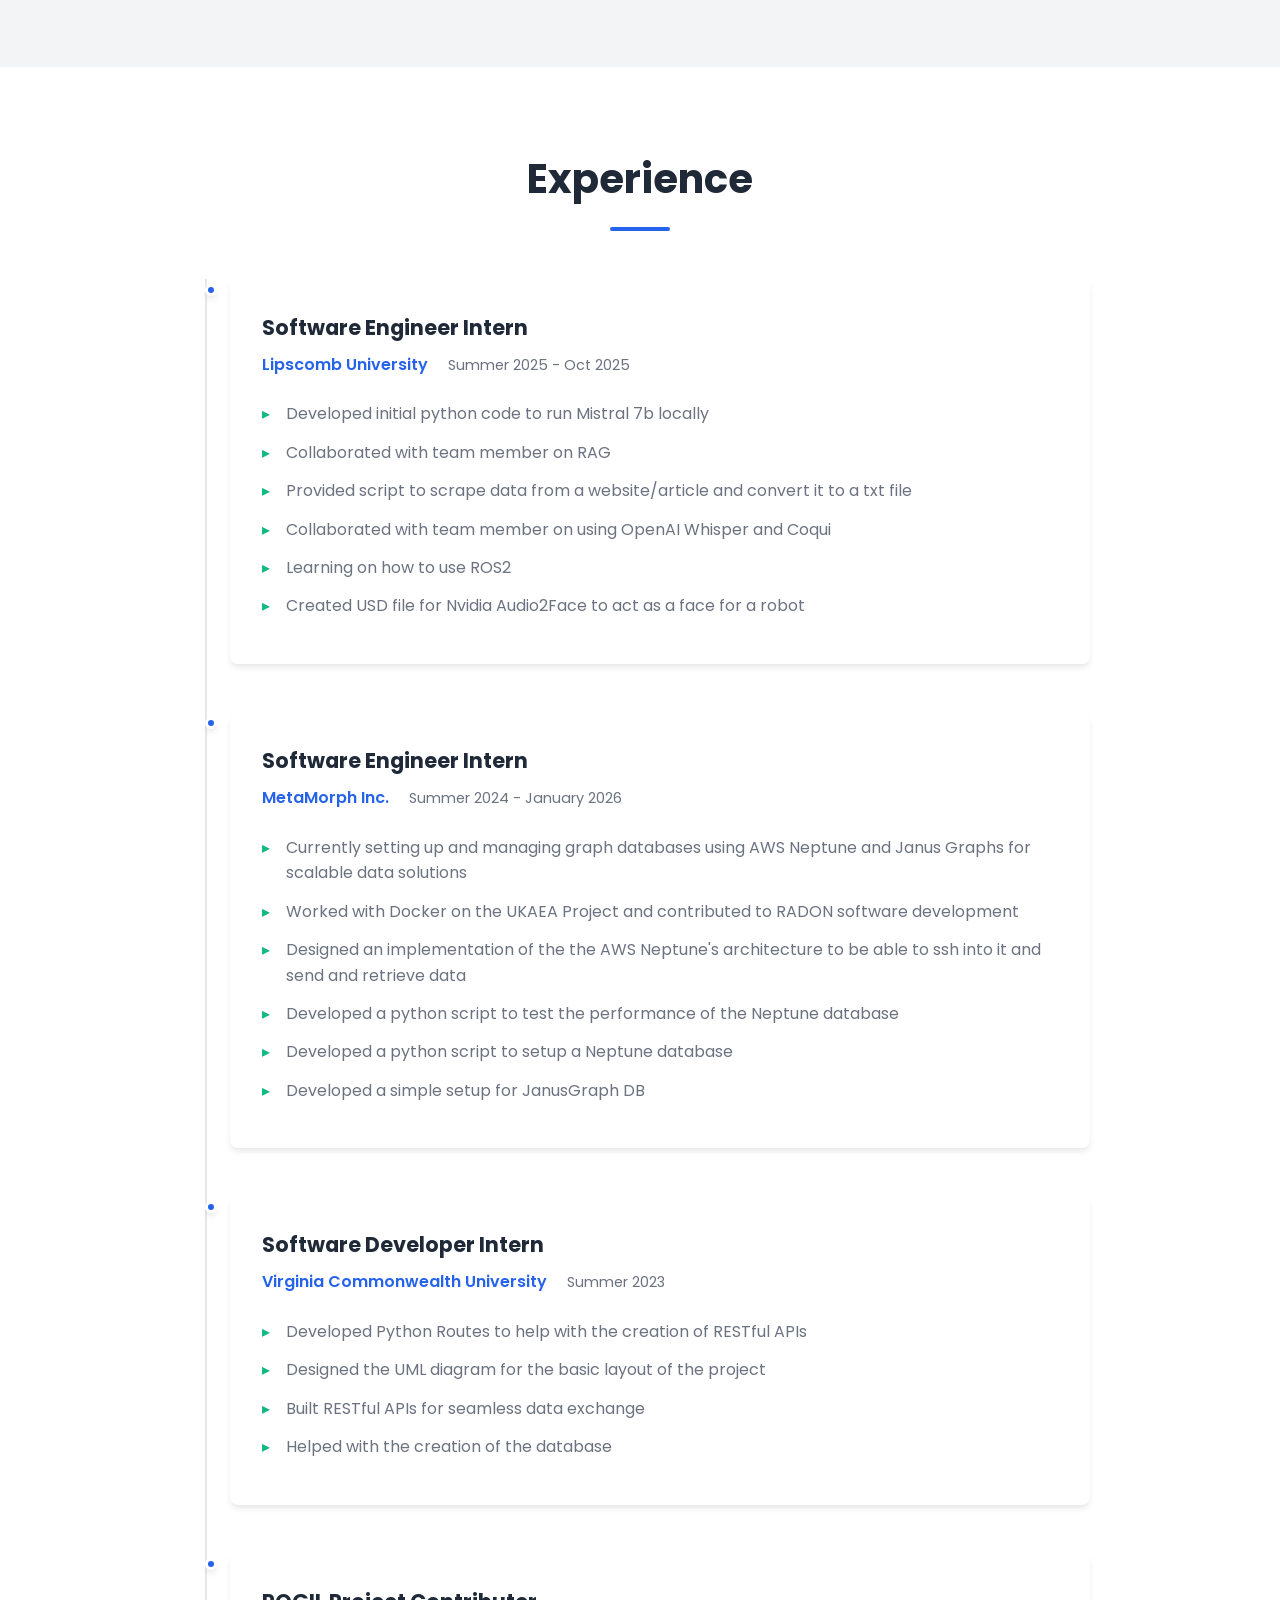
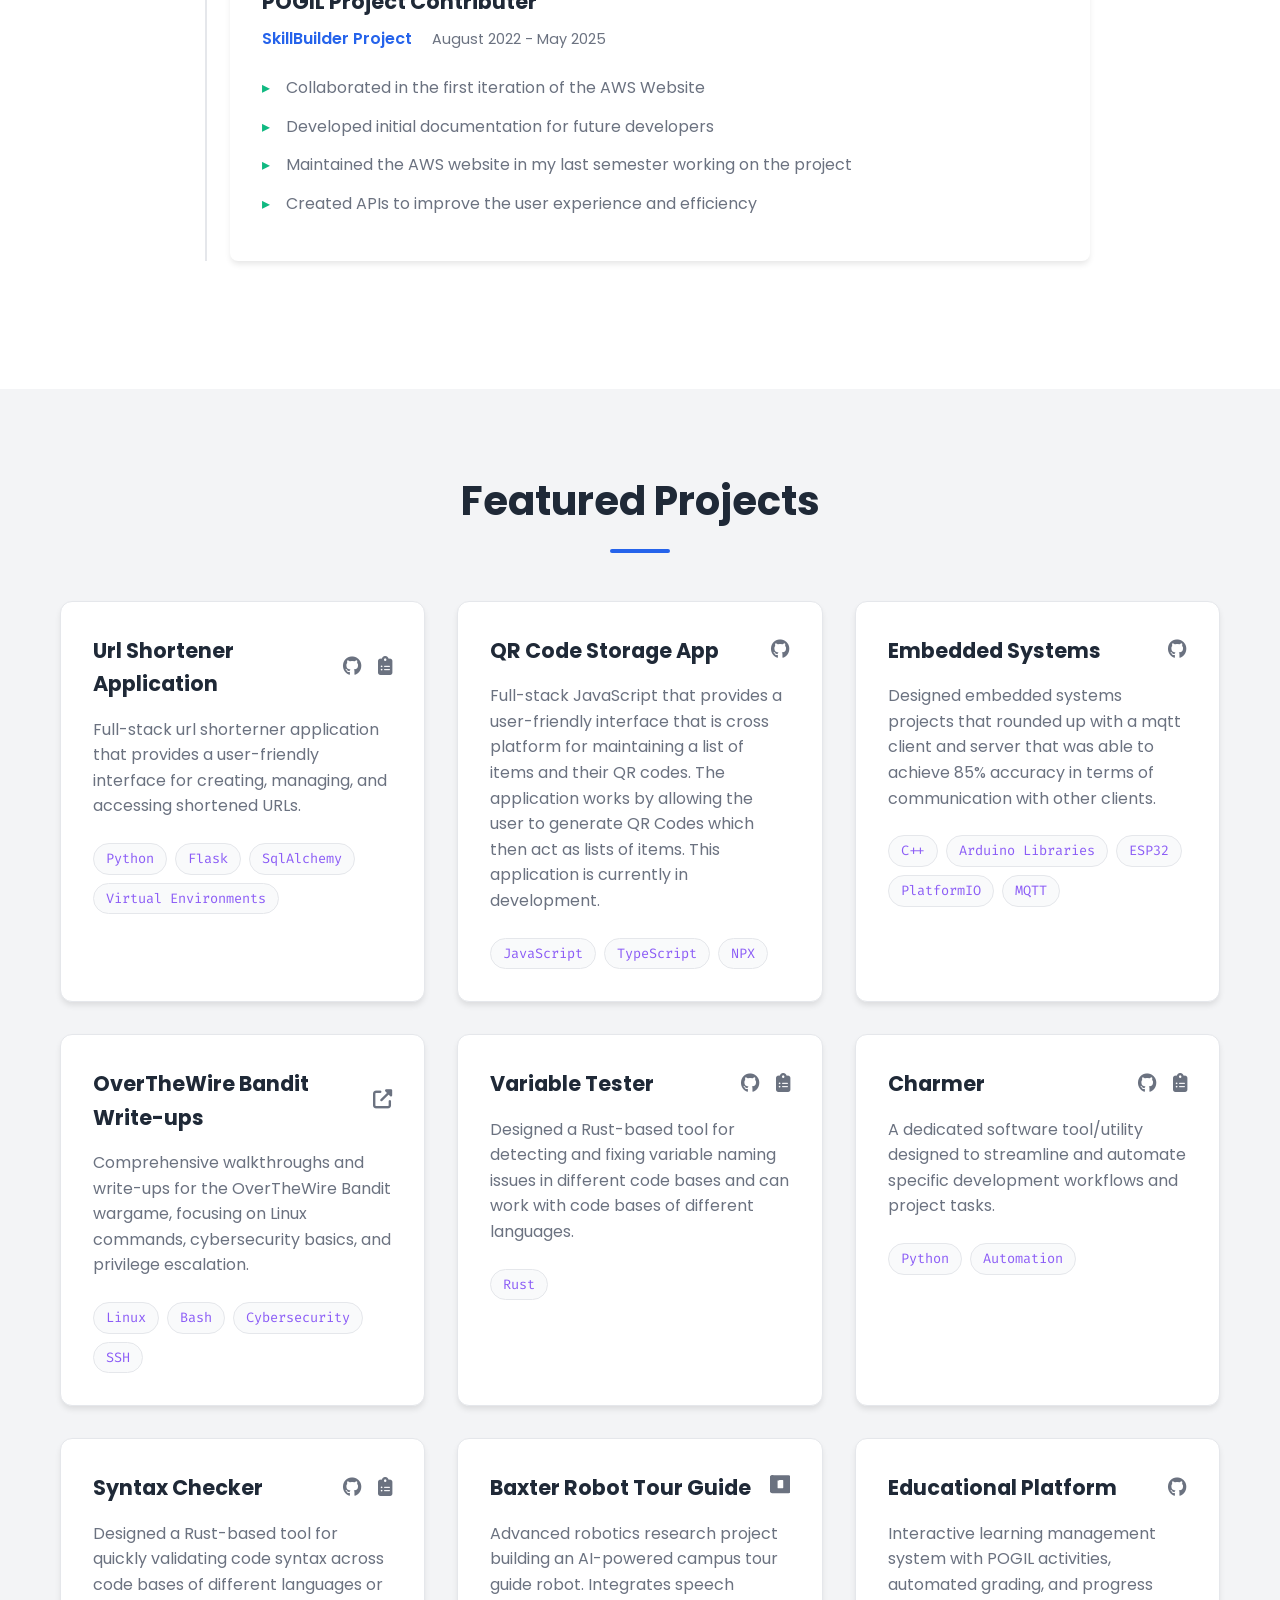
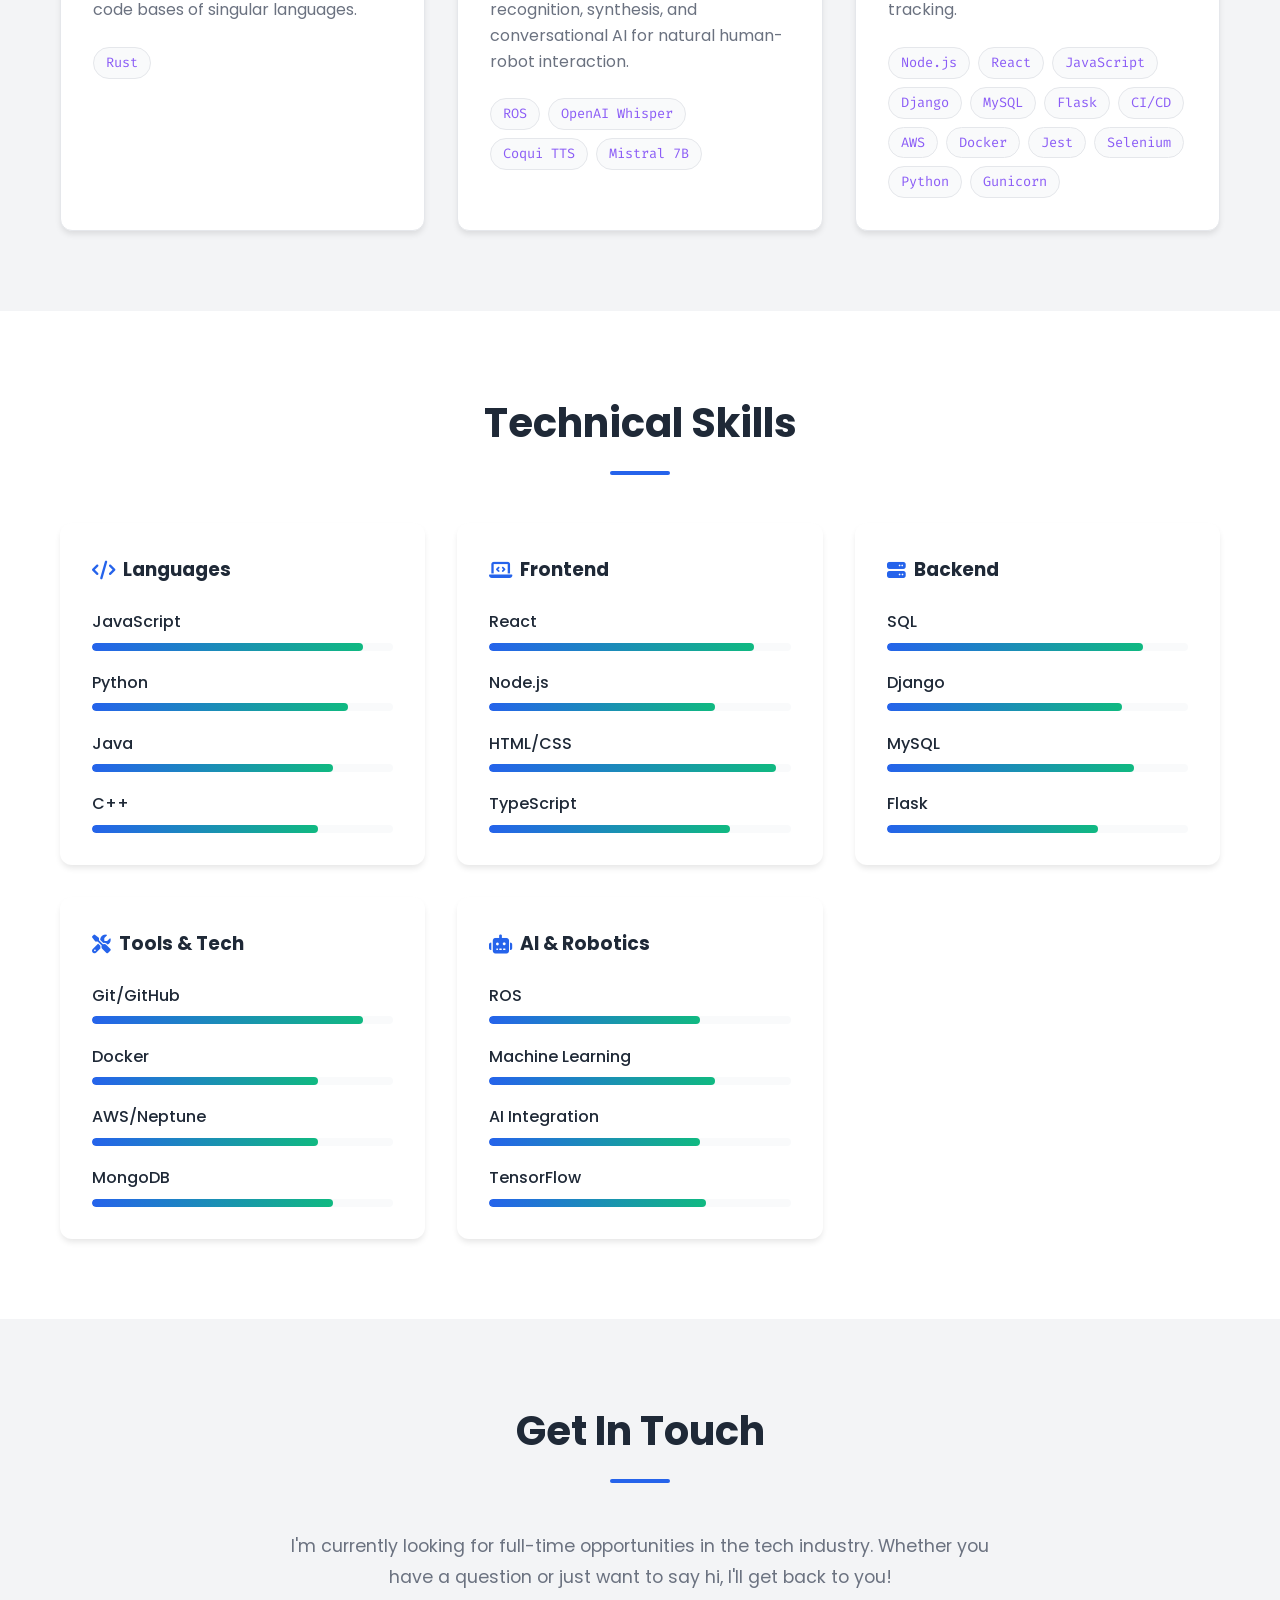
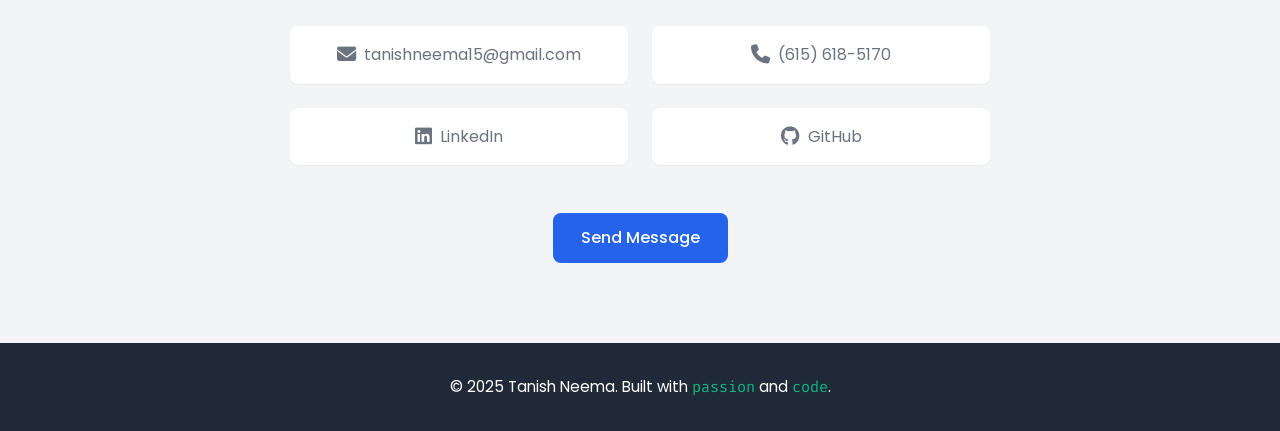
==== commit c4ae9f10: "Update: reworking stuff" ====
--- a/index.html
+++ b/index.html
@@ -208,6 +208,9 @@
                             <a href="https://github.com/Mr615-TN/URL_Shortener" target="_blank" title="GitHub">
                                 <i class="fab fa-github"></i>
                             </a>
+                            <a href="./url-shortener/index.html" title="Progress Log">
+                                <i class="fas fa-clipboard-list"></i>
+                            </a>
                         </div>
                     </div>
                     <p class="project-description">
@@ -287,6 +290,9 @@
                             <a href="https://github.com/Mr615-TN/bad_variable_changer" target="_blank" title="GitHub">
                                 <i class="fab fa-github"></i>
                             </a>
+                            <a href="./variable-tester/index.html" title="Progress Log">
+                                <i class="fas fa-clipboard-list"></i>
+                            </a>
                         </div>
                     </div>
                     <p class="project-description">
@@ -304,6 +310,9 @@
                             <a href="https://github.com/Mr615-TN/Charmer" target="_blank" title="GitHub">
                                 <i class="fab fa-github"></i>
                             </a>
+                            <a href="./charmer/index.html" title="Progress Log">
+                                <i class="fas fa-clipboard-list"></i>
+                            </a>
                         </div>
                     </div>
                     <p class="project-description">
@@ -321,6 +330,9 @@
                         <div class="project-links">
                             <a href="https://github.com/Mr615-TN/Syntax_Checker" target="_blank" title="GitHub">
                                 <i class="fab fa-github"></i>
+                            </a>
+                            <a href="./syntax-checker/index.html" title="Progress Log">
+                                <i class="fas fa-clipboard-list"></i>
                             </a>
                         </div>
                     </div>
--- a/styles.css
+++ b/styles.css
@@ -259,6 +259,48 @@
     padding: 80px 0;
 }
 
+/* Sub-page header (used by bandit/ and charmer/ write-ups) */
+.page-hero {
+    min-height: auto;
+    padding: 140px 0 60px;
+}
+
+.page-hero h1 {
+    font-size: 2.5rem;
+    font-weight: 700;
+    color: var(--text-dark);
+    margin-bottom: 0.75rem;
+}
+
+.page-hero .btn {
+    margin-top: 1.5rem;
+}
+
+/* Code blocks in write-ups */
+pre {
+    background: var(--bg-section);
+    border: 1px solid var(--border-color);
+    border-radius: 8px;
+    padding: 1rem 1.25rem;
+    overflow-x: auto;
+    margin: 1rem 0;
+}
+
+code {
+    font-family: 'Fira Code', monospace;
+    font-size: 0.95rem;
+    color: var(--code-accent);
+    background: var(--bg-section);
+    padding: 0.15rem 0.4rem;
+    border-radius: 4px;
+}
+
+pre code {
+    color: var(--text-dark);
+    background: none;
+    padding: 0;
+}
+
 .section-header {
     text-align: center;
     margin-bottom: 3rem;
@@ -717,4 +759,4 @@
 
 ::-webkit-scrollbar-thumb:hover {
     background: var(--primary-dark);
-}+}
